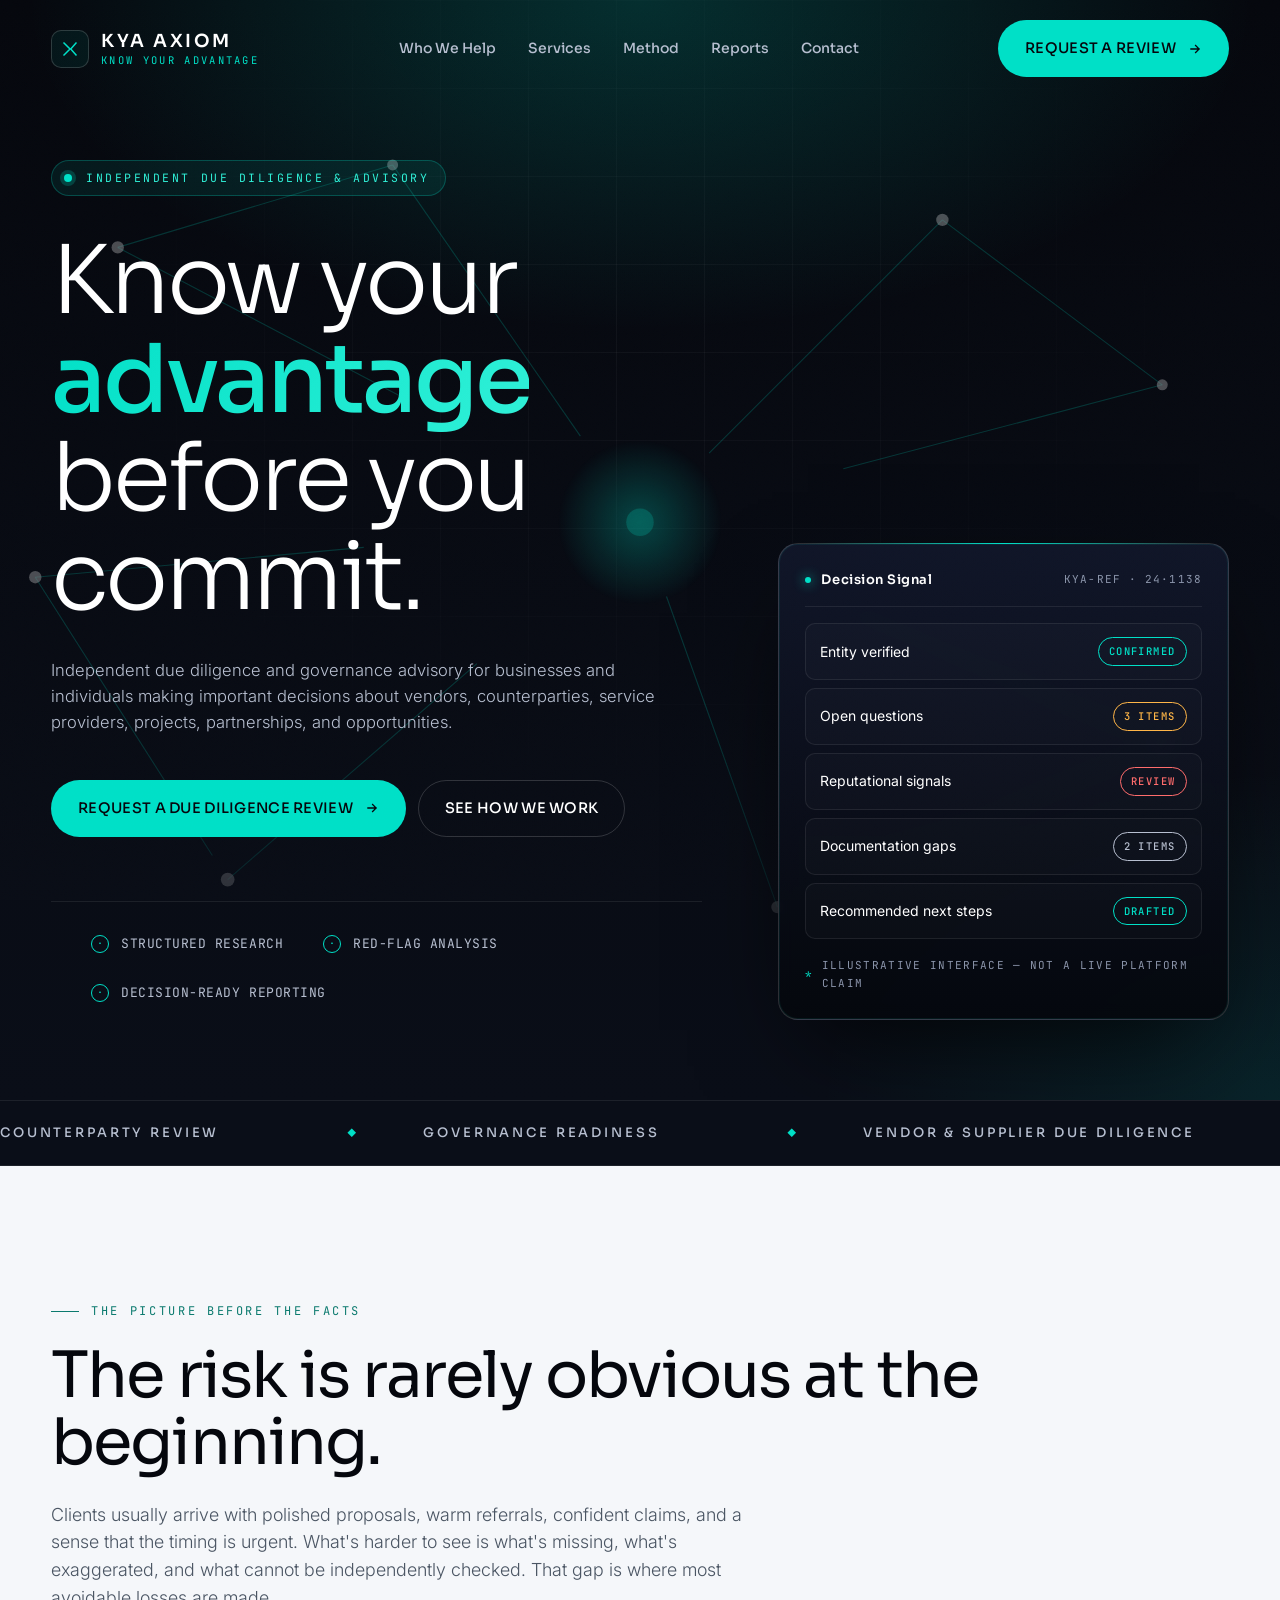
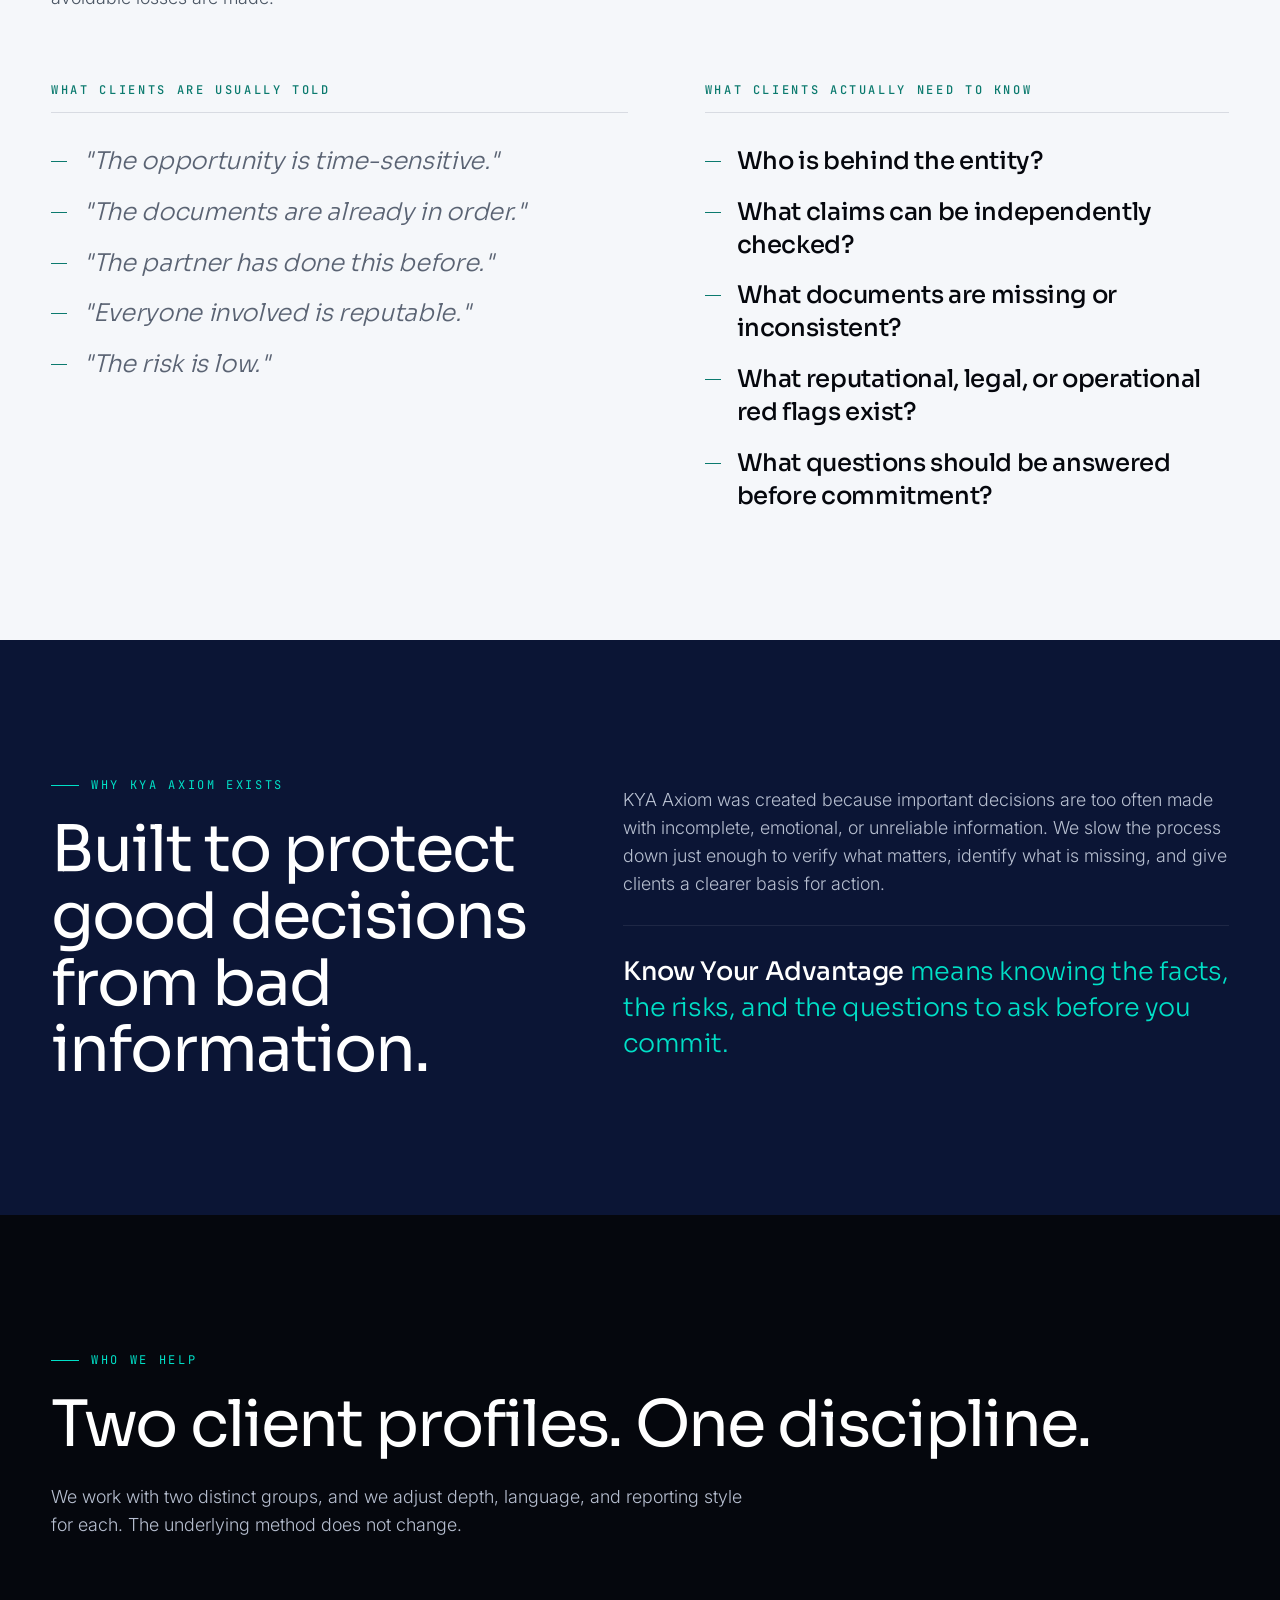
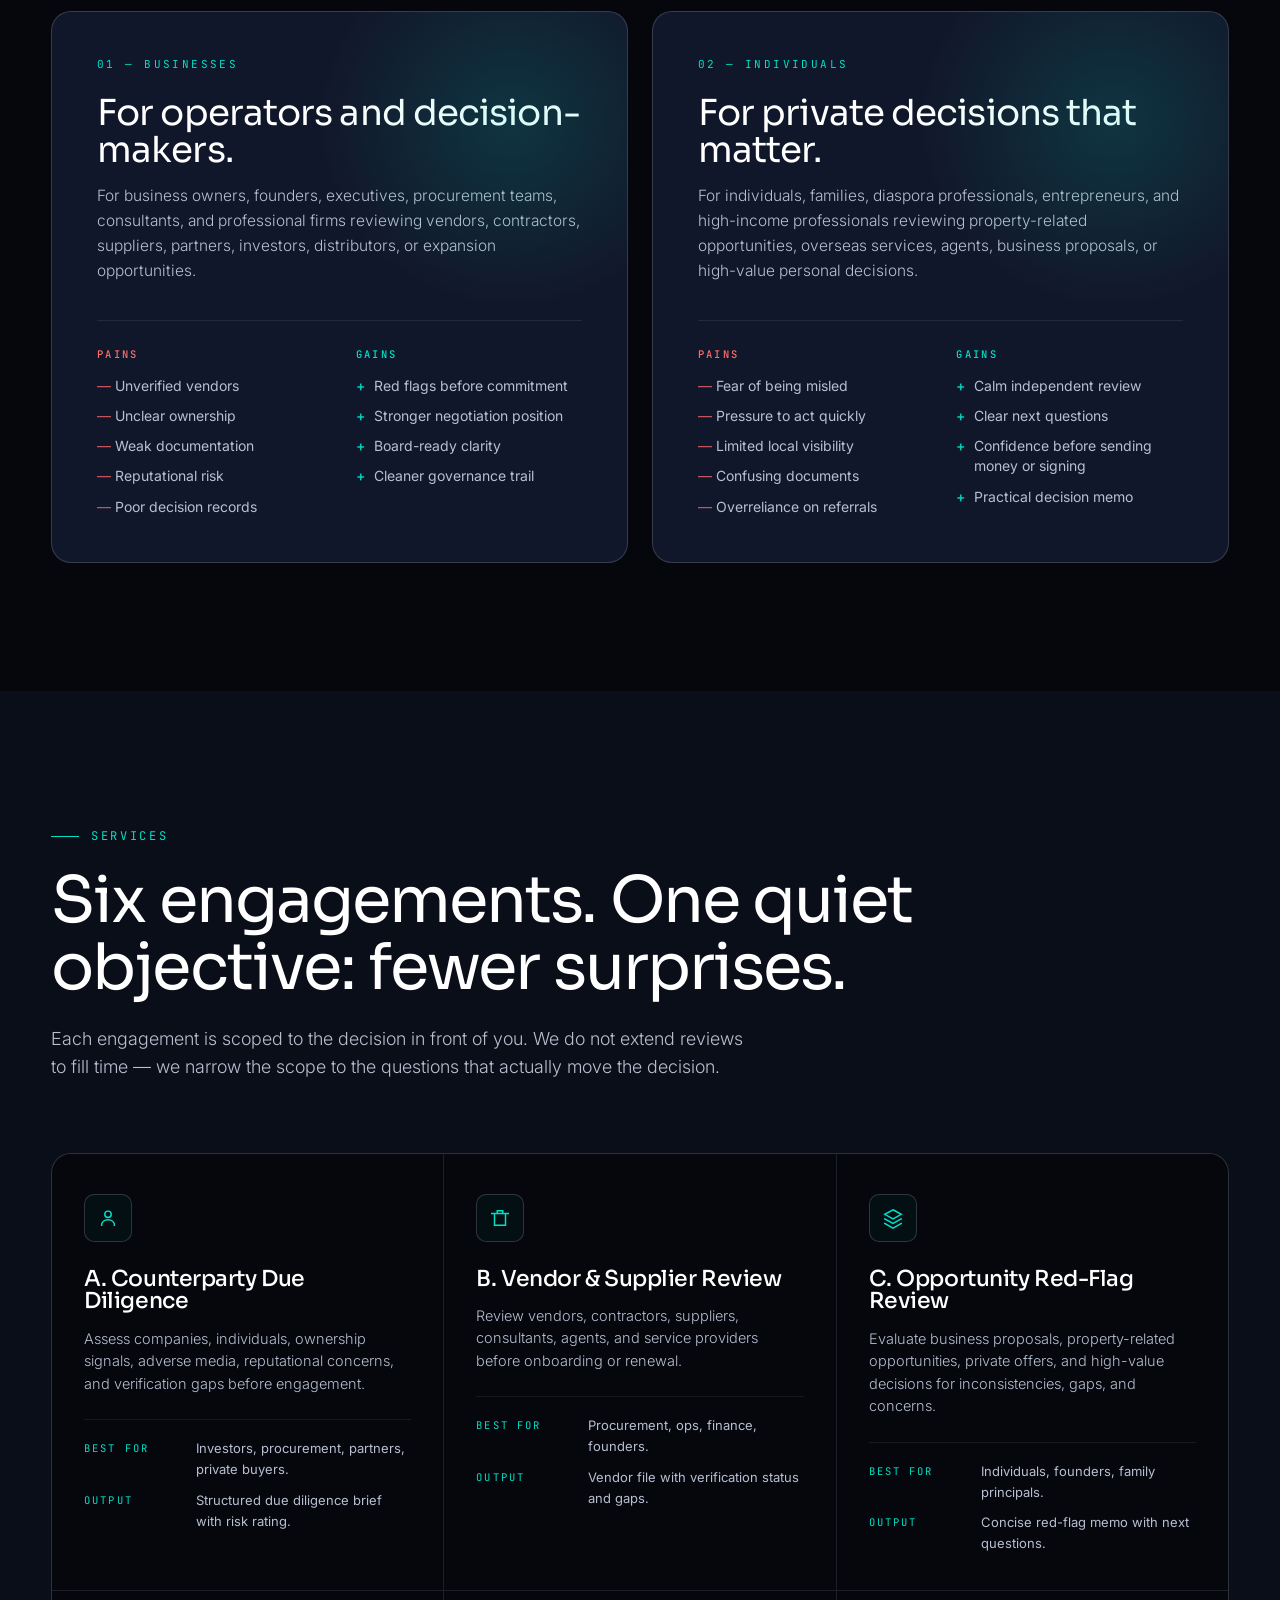
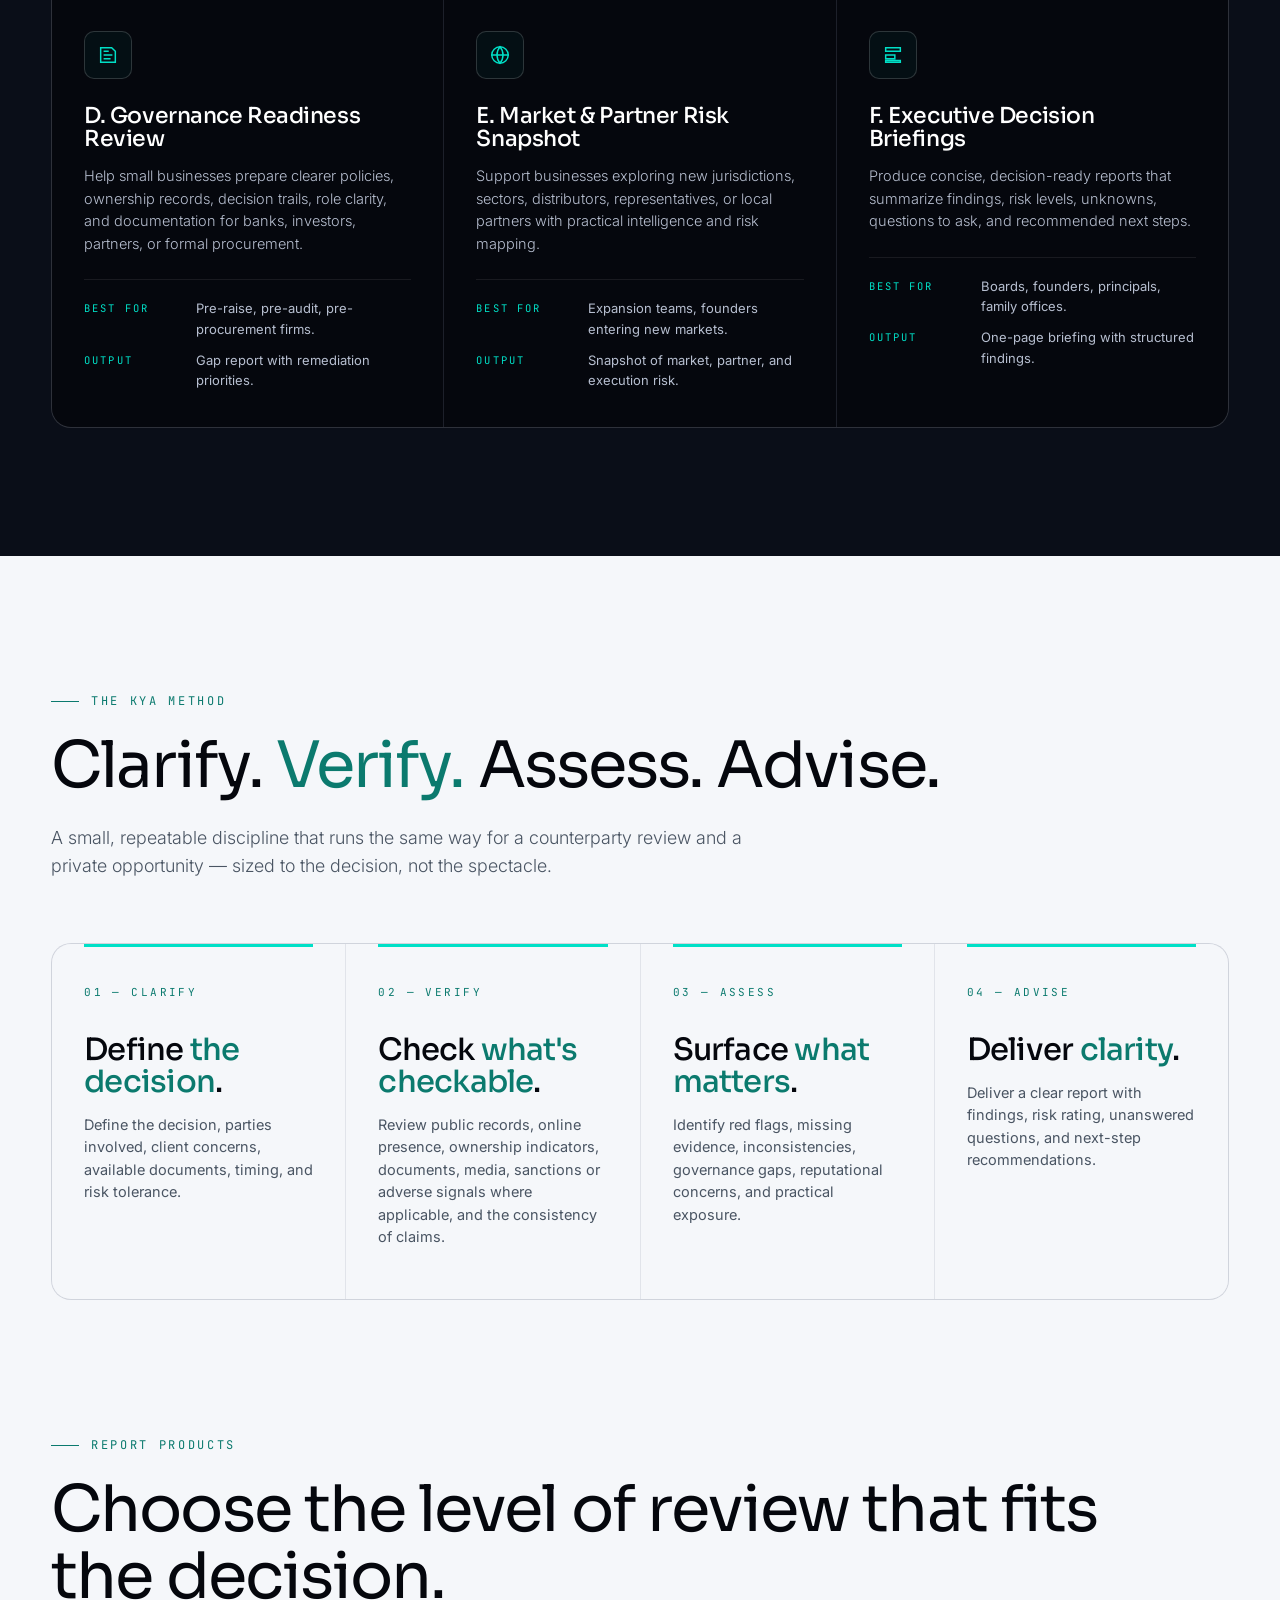
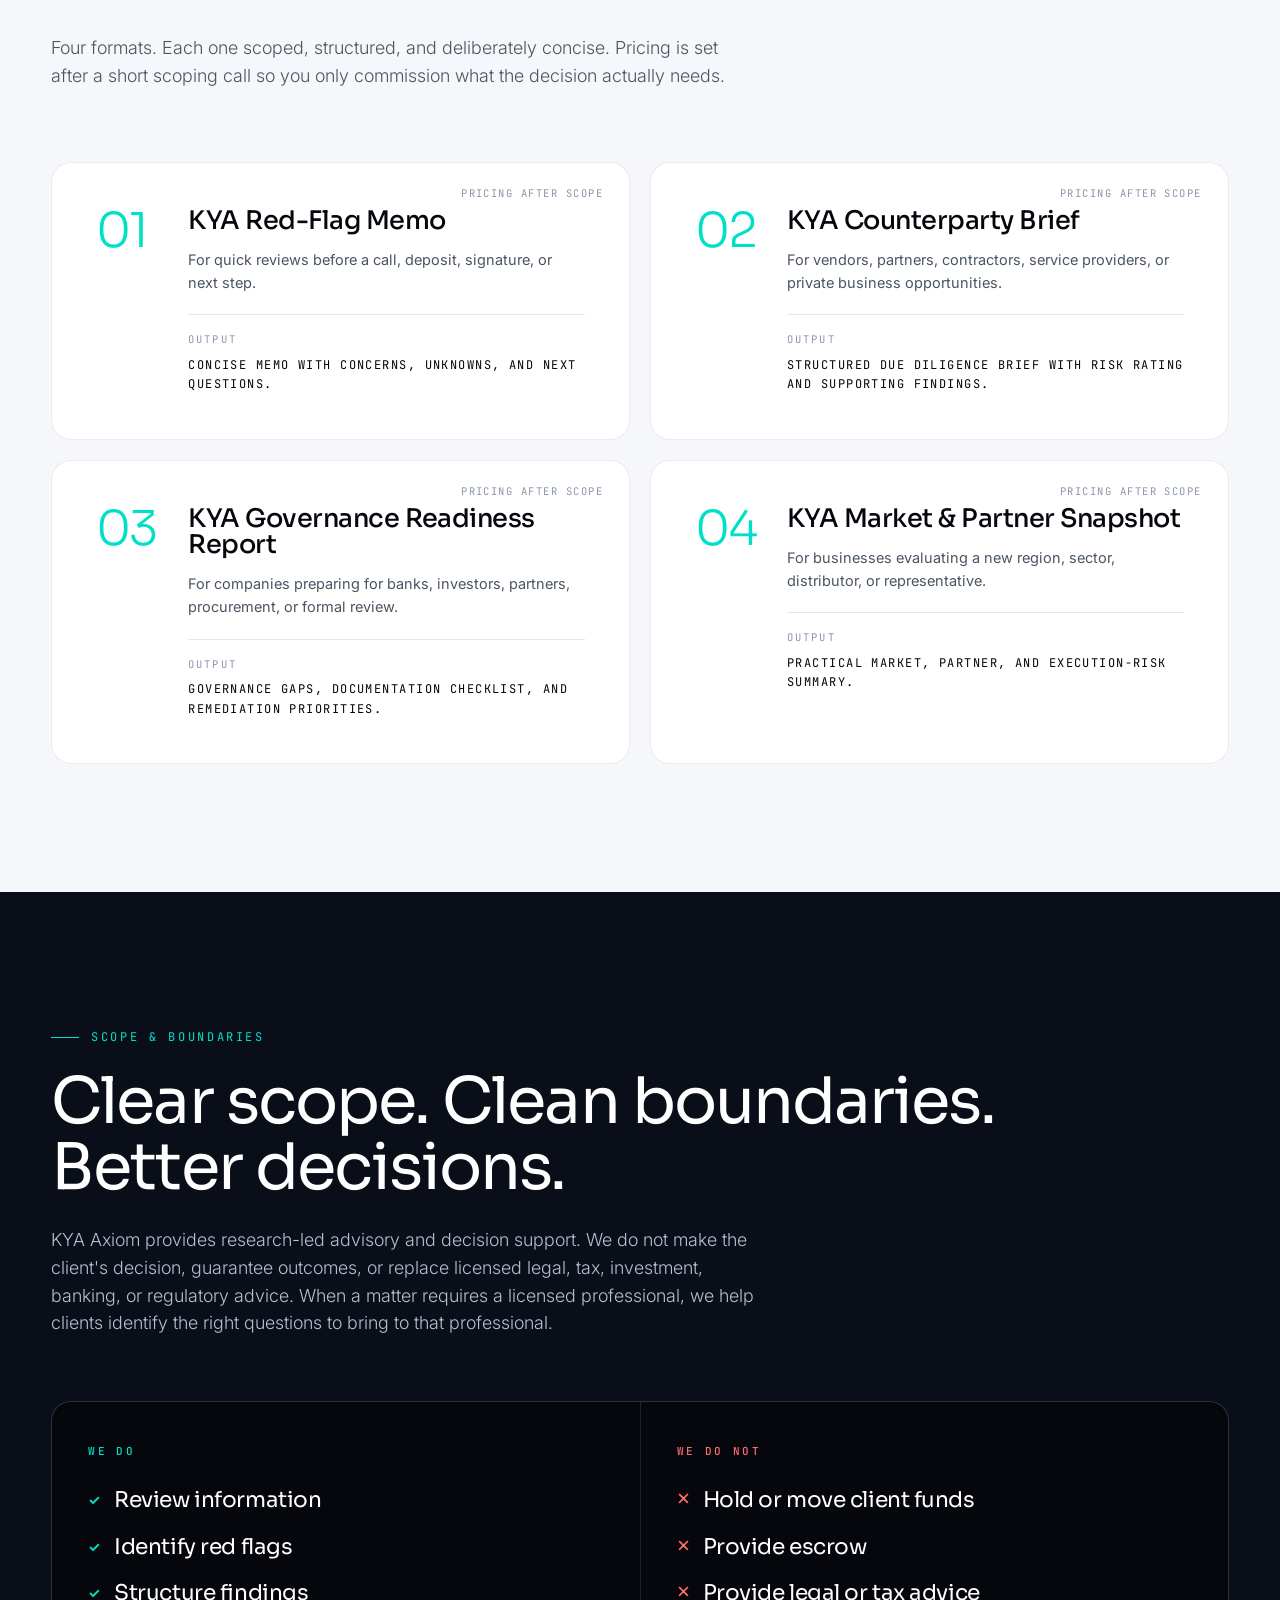
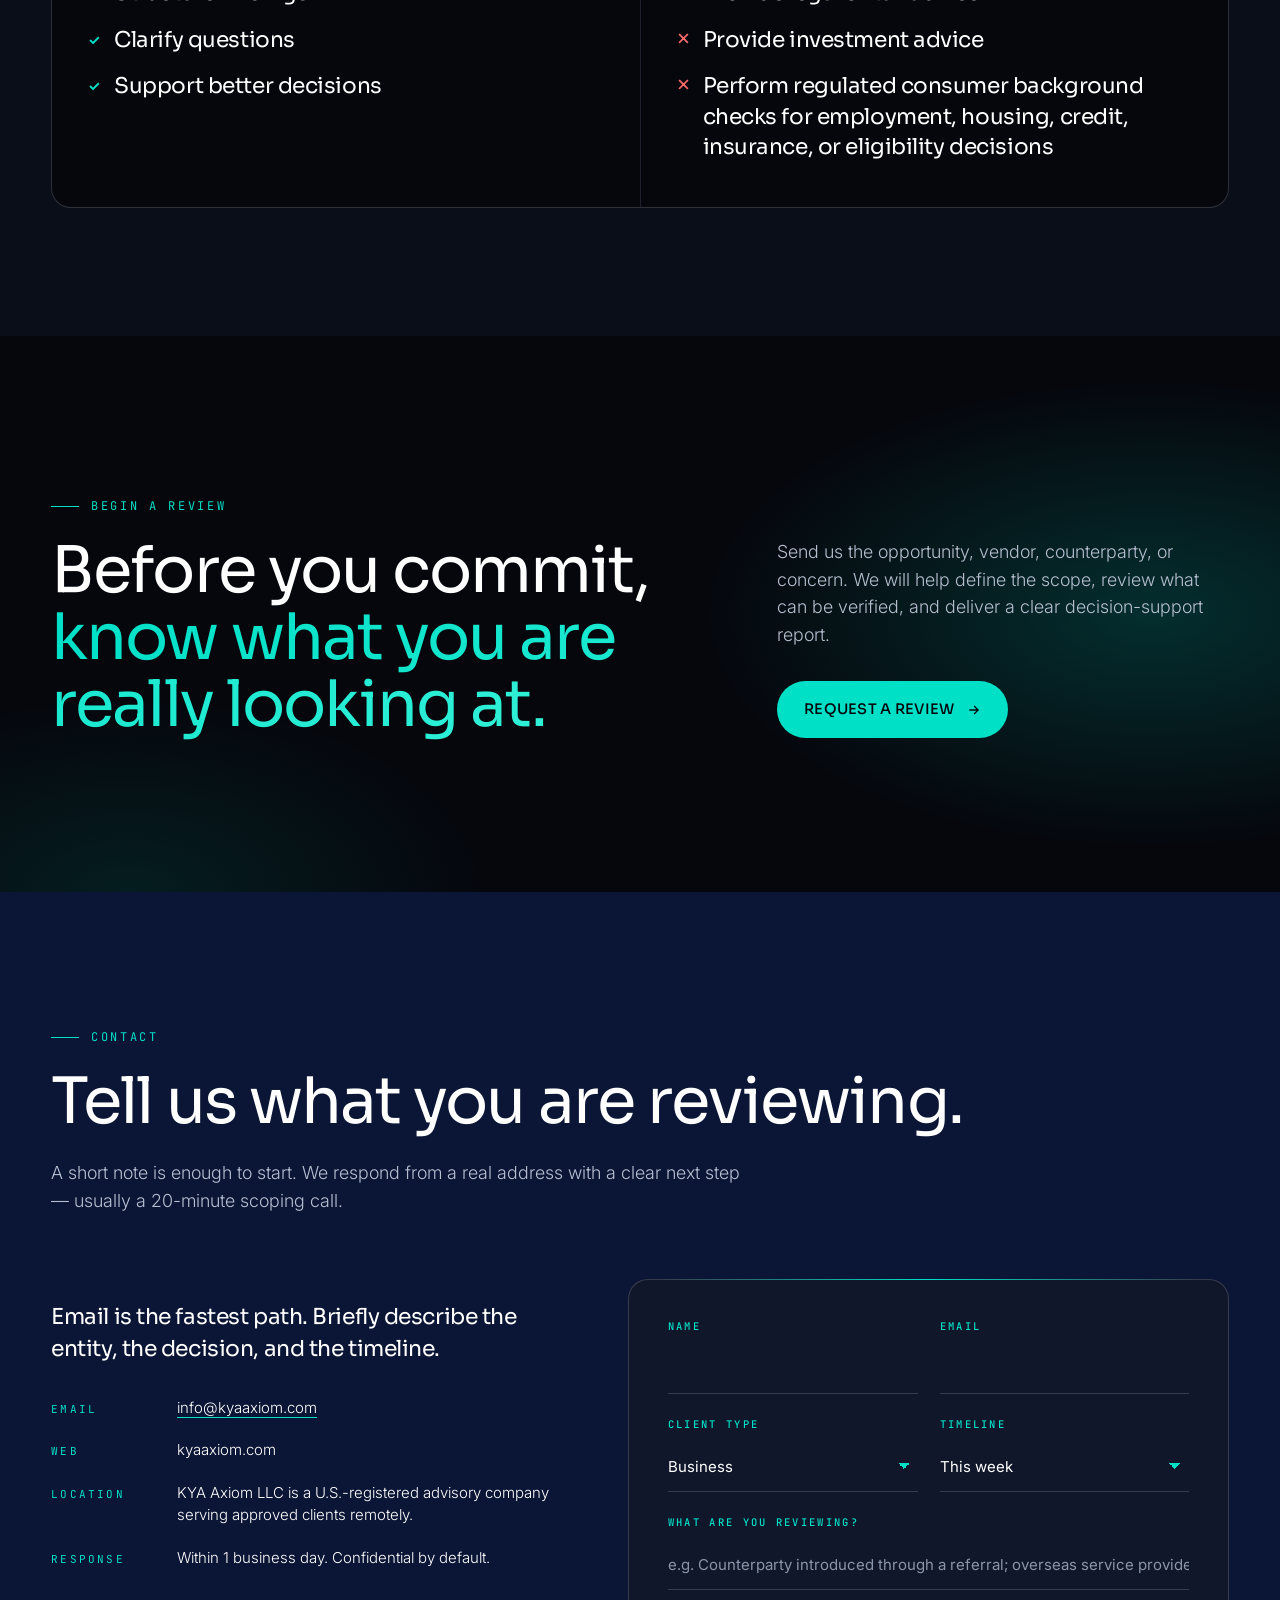
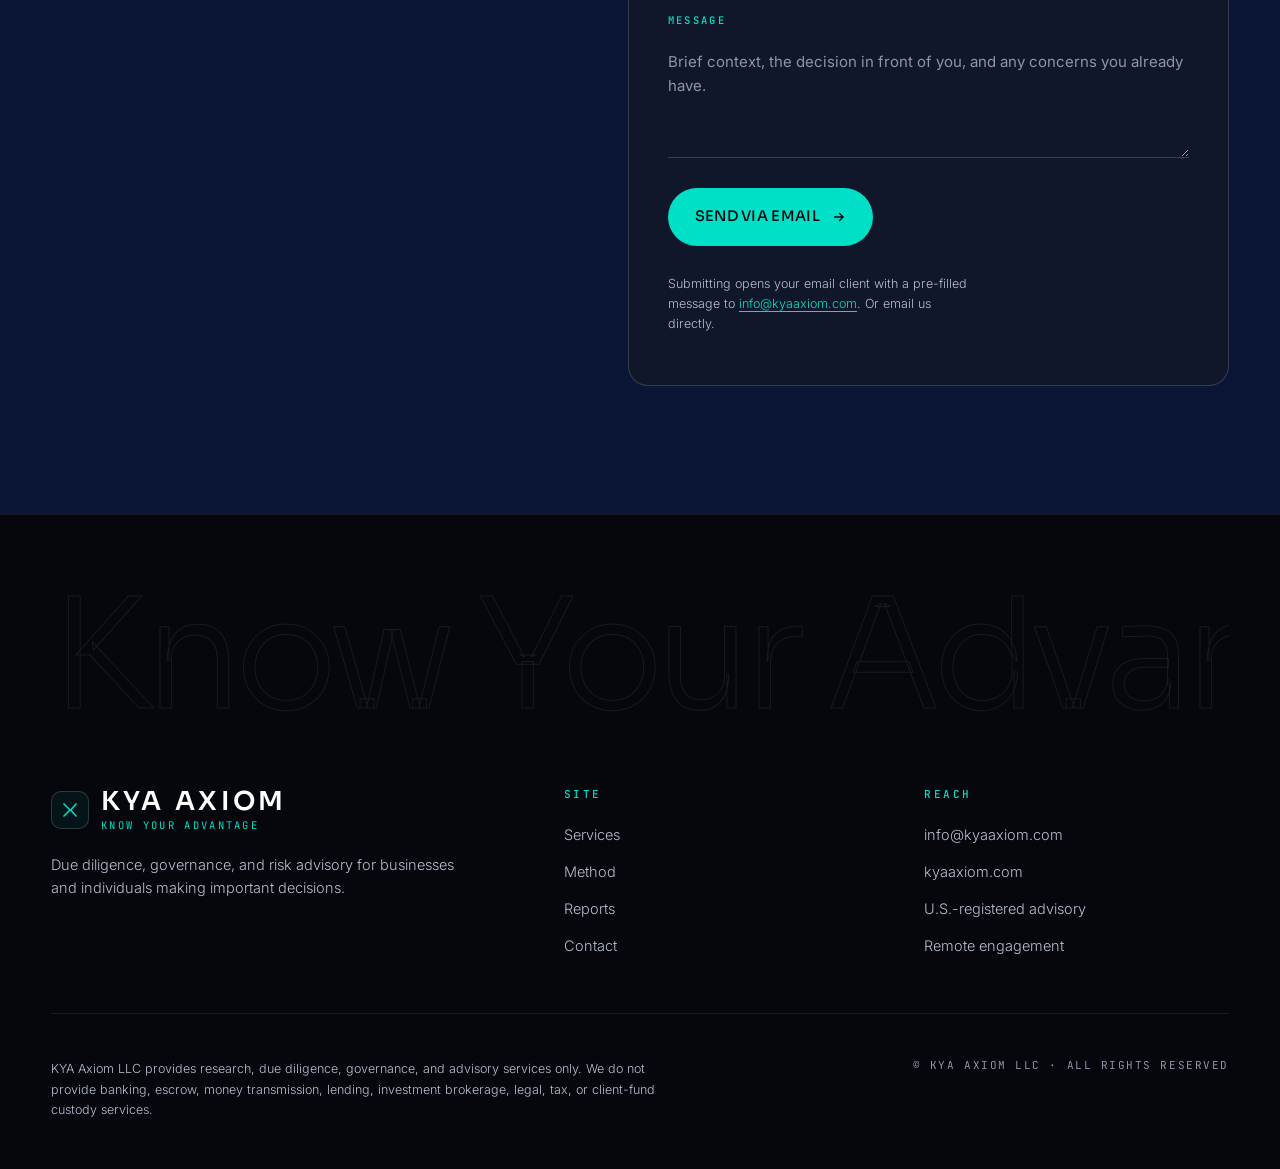
==== index.html @ df9cbadb "Add files via upload" ====
<!DOCTYPE html>
<html lang="en">
<head>
<meta charset="UTF-8" />
<meta name="viewport" content="width=device-width, initial-scale=1, viewport-fit=cover" />
<meta name="color-scheme" content="dark" />
<meta name="theme-color" content="#05070D" />

<title>KYA Axiom LLC — Due Diligence, Governance &amp; Risk Advisory</title>
<meta name="description" content="Independent due diligence, governance, and risk advisory for businesses and individuals making important decisions about vendors, counterparties, partners, and opportunities." />
<meta name="keywords" content="due diligence, counterparty review, vendor due diligence, governance advisory, risk advisory, red flag analysis, KYA Axiom, decision support" />
<meta name="author" content="KYA Axiom LLC" />
<meta name="robots" content="index, follow, max-image-preview:large, max-snippet:-1" />
<link rel="canonical" href="https://kyaaxiom.com/" />

<meta property="og:type" content="website" />
<meta property="og:site_name" content="KYA Axiom LLC" />
<meta property="og:title" content="KYA Axiom — Know Your Advantage" />
<meta property="og:description" content="Independent due diligence, governance, and risk advisory. Verify what matters before you commit." />
<meta property="og:url" content="https://kyaaxiom.com/" />
<meta name="twitter:card" content="summary_large_image" />
<meta name="twitter:title" content="KYA Axiom — Know Your Advantage" />
<meta name="twitter:description" content="Independent due diligence, governance, and risk advisory for businesses and individuals." />

<meta name="ai:purpose" content="Due diligence, governance, and risk advisory firm providing decision-support reporting for businesses and individuals." />
<meta name="ai:services" content="Counterparty due diligence; Vendor and supplier review; Opportunity red-flag review; Governance readiness review; Market and partner risk snapshot; Executive decision briefings." />
<meta name="ai:not-services" content="No banking, escrow, money transmission, lending, investment brokerage, legal advice, tax advice, client-fund custody, or regulated consumer background checks." />
<meta name="ai:contact" content="info@kyaaxiom.com" />

<link rel="icon" type="image/svg+xml" href="data:image/svg+xml;utf8,<svg xmlns='http://www.w3.org/2000/svg' viewBox='0 0 64 64'><rect width='64' height='64' rx='12' fill='%2305070D'/><path d='M14 16 L32 32 L14 48 M50 16 L34 32 L50 48' stroke='%2300E0C7' stroke-width='3' fill='none' stroke-linecap='square'/></svg>" />

<link rel="preconnect" href="https://fonts.googleapis.com" />
<link rel="preconnect" href="https://fonts.gstatic.com" crossorigin />
<link href="https://fonts.googleapis.com/css2?family=Sora:wght@200;300;400;500;600;700;800&family=Inter:wght@300;400;500;600;700&family=JetBrains+Mono:wght@400;500&display=swap" rel="stylesheet" />

<script type="application/ld+json">
{
  "@context": "https://schema.org",
  "@graph": [
    {
      "@type": "ProfessionalService",
      "@id": "https://kyaaxiom.com/#org",
      "name": "KYA Axiom LLC",
      "alternateName": "KYA Axiom",
      "slogan": "Know Your Advantage",
      "url": "https://kyaaxiom.com/",
      "email": "info@kyaaxiom.com",
      "description": "Independent due diligence, governance, and risk advisory for businesses and individuals making important decisions about vendors, counterparties, partners, and opportunities.",
      "areaServed": "Global",
      "knowsAbout": ["Counterparty Due Diligence","Vendor and Supplier Review","Governance Readiness","Risk Advisory","Decision Support"],
      "serviceType": ["Due Diligence","Governance Advisory","Risk Advisory"]
    },
    { "@type": "WebSite", "url": "https://kyaaxiom.com/", "name": "KYA Axiom LLC", "publisher": { "@id": "https://kyaaxiom.com/#org" } }
  ]
}
</script>

<style>
/* ============================================================
   KYA AXIOM × Exiger-inspired design tokens
   ============================================================ */
:root {
  /* Exiger-style palette: deep midnight + electric aqua/cyan */
  --ink:        #05070D;   /* near-black midnight */
  --ink-2:      #0A0E18;   /* surface */
  --ink-3:      #11172A;   /* card */
  --navy:       #0B1535;   /* deep navy panel */
  --line:       rgba(255,255,255,0.08);
  --line-2:     rgba(255,255,255,0.16);
  --paper:      #F5F7FA;
  --paper-2:    #E8EDF3;
  --mute:       #8B95AB;
  --mute-2:     #B7BFD0;

  /* Signature aqua — Exiger's hallmark accent */
  --aqua:       #00E0C7;
  --aqua-2:     #2FF0D7;
  --aqua-soft:  rgba(0, 224, 199, .15);
  --aqua-glow:  rgba(0, 224, 199, .35);

  /* Functional risk colors */
  --signal:     #00E0C7;
  --warn:       #FFB547;
  --alert:      #FF6B6B;

  --sans:       "Sora", "Inter", system-ui, -apple-system, Segoe UI, sans-serif;
  --body:       "Inter", system-ui, -apple-system, Segoe UI, sans-serif;
  --mono:       "JetBrains Mono", ui-monospace, Menlo, monospace;

  --radius:     20px;
  --radius-sm:  10px;
  --maxw:       1320px;
  --gutter:     clamp(20px, 4vw, 56px);
  --ease:       cubic-bezier(.2,.7,.2,1);
}

/* ============================================================
   reset
   ============================================================ */
*, *::before, *::after { box-sizing: border-box; }
html { scroll-behavior: smooth; -webkit-text-size-adjust: 100%; }
@media (prefers-reduced-motion: reduce) {
  html { scroll-behavior: auto; }
  *, *::before, *::after { animation-duration: .001ms !important; transition-duration: .001ms !important; }
}
body {
  margin: 0;
  background: var(--ink);
  color: #fff;
  font-family: var(--body);
  font-weight: 400;
  font-size: 16px;
  line-height: 1.6;
  -webkit-font-smoothing: antialiased;
  text-rendering: optimizeLegibility;
  overflow-x: hidden;
}
img, svg { display: block; max-width: 100%; }
a { color: inherit; text-decoration: none; }
button { font: inherit; cursor: pointer; border: 0; background: transparent; color: inherit; }
:focus-visible { outline: 2px solid var(--aqua); outline-offset: 3px; border-radius: 4px; }

/* subtle grain */
body::before {
  content: "";
  position: fixed; inset: 0; pointer-events: none; z-index: 1;
  opacity: .04; mix-blend-mode: overlay;
  background-image: url("data:image/svg+xml;utf8,<svg xmlns='http://www.w3.org/2000/svg' width='240' height='240'><filter id='n'><feTurbulence type='fractalNoise' baseFrequency='0.9' numOctaves='2' stitchTiles='stitch'/></filter><rect width='100%25' height='100%25' filter='url(%23n)'/></svg>");
}

/* ============================================================
   layout
   ============================================================ */
.container {
  width: 100%;
  max-width: var(--maxw);
  margin: 0 auto;
  padding: 0 var(--gutter);
}
.section {
  padding: clamp(80px, 10vw, 160px) 0;
  position: relative;
}
.section--light { background: var(--paper); color: var(--ink); }
.section--navy  { background: var(--navy); color: #fff; }
.section--dark  { background: var(--ink-2); color: #fff; }

/* heading + eyebrow */
.eyebrow {
  font-family: var(--mono);
  font-size: 12px;
  letter-spacing: .22em;
  text-transform: uppercase;
  color: var(--aqua);
  display: inline-flex;
  align-items: center;
  gap: 12px;
  margin-bottom: 22px;
}
.eyebrow::before {
  content: "";
  width: 28px; height: 1px;
  background: var(--aqua);
  display: inline-block;
}
.section--light .eyebrow { color: #0B7A6E; }
.section--light .eyebrow::before { background: #0B7A6E; }

h1, h2, h3, h4, h5 {
  font-family: var(--sans);
  font-weight: 500;
  letter-spacing: -0.025em;
  line-height: 1.04;
  margin: 0;
}
h1 { font-size: clamp(44px, 7.4vw, 108px); font-weight: 400; letter-spacing: -0.035em; }
h2 { font-size: clamp(34px, 5vw, 68px); font-weight: 400; letter-spacing: -0.03em; }
h3 { font-size: clamp(22px, 2.5vw, 30px); font-weight: 500; }
h4 { font-size: clamp(18px, 1.6vw, 22px); font-weight: 500; }

.lead {
  font-size: clamp(17px, 1.4vw, 20px);
  line-height: 1.55;
  color: var(--mute-2);
  max-width: 64ch;
  font-weight: 300;
}
.section--light .lead { color: #4a5563; }

/* buttons — Exiger-style sharp pills */
.btn {
  display: inline-flex;
  align-items: center;
  gap: 12px;
  padding: 16px 26px;
  border-radius: 999px;
  font-family: var(--sans);
  font-weight: 500;
  font-size: 14.5px;
  letter-spacing: .02em;
  text-transform: uppercase;
  transition: transform .25s var(--ease), background .25s var(--ease), color .25s var(--ease), border-color .25s var(--ease), box-shadow .25s var(--ease);
  border: 1px solid transparent;
  white-space: nowrap;
  position: relative;
}
.btn:hover { transform: translateY(-2px); }
.btn--primary {
  background: var(--aqua);
  color: var(--ink);
  box-shadow: 0 0 0 0 var(--aqua-glow);
}
.btn--primary:hover {
  background: var(--aqua-2);
  box-shadow: 0 12px 32px -8px var(--aqua-glow);
}
.btn--ghost {
  border-color: var(--line-2);
  color: #fff;
}
.btn--ghost:hover { border-color: var(--aqua); color: var(--aqua); }
.btn--dark {
  background: var(--ink);
  color: #fff;
  border-color: var(--ink);
}
.btn--dark:hover { background: var(--aqua); color: var(--ink); border-color: var(--aqua); }
.btn .arrow { transition: transform .25s var(--ease); }
.btn:hover .arrow { transform: translateX(4px); }

/* ============================================================
   header
   ============================================================ */
.nav {
  position: fixed;
  top: 0; left: 0; right: 0;
  z-index: 100;
  padding: 20px 0;
  transition: background .35s var(--ease), border-color .35s var(--ease), padding .35s var(--ease);
  border-bottom: 1px solid transparent;
}
.nav.scrolled {
  background: rgba(5, 7, 13, 0.78);
  backdrop-filter: saturate(140%) blur(16px);
  -webkit-backdrop-filter: saturate(140%) blur(16px);
  border-bottom-color: var(--line);
  padding: 14px 0;
}
.nav__inner {
  display: flex;
  align-items: center;
  justify-content: space-between;
  gap: 24px;
}
.brand {
  display: flex;
  align-items: center;
  gap: 12px;
  z-index: 110;
}
.brand__mark {
  width: 38px; height: 38px;
  border: 1px solid var(--line-2);
  border-radius: 10px;
  display: grid; place-items: center;
  background: rgba(0, 224, 199, 0.06);
}
.brand__mark svg { width: 18px; height: 18px; }
.brand__text { display: flex; flex-direction: column; line-height: 1; }
.brand__name {
  font-family: var(--sans);
  font-size: 18px;
  letter-spacing: .14em;
  font-weight: 600;
}
.brand__sub {
  font-family: var(--mono);
  font-size: 10.5px;
  letter-spacing: .22em;
  color: var(--aqua);
  text-transform: uppercase;
  margin-top: 5px;
}
.nav__links {
  display: flex;
  align-items: center;
  gap: 32px;
}
.nav__links a {
  font-family: var(--sans);
  font-size: 14px;
  font-weight: 500;
  color: var(--mute-2);
  transition: color .2s var(--ease);
  position: relative;
}
.nav__links a:hover { color: #fff; }
.nav__links a::after {
  content: "";
  position: absolute;
  left: 0; right: 0; bottom: -8px;
  height: 1px;
  background: var(--aqua);
  transform: scaleX(0);
  transform-origin: left;
  transition: transform .3s var(--ease);
}
.nav__links a:hover::after { transform: scaleX(1); }
.nav__cta { display: inline-flex; }

.nav__burger {
  display: none;
  width: 44px; height: 44px;
  border-radius: 999px;
  border: 1px solid var(--line-2);
  align-items: center; justify-content: center;
  z-index: 110;
}
.nav__burger span {
  position: relative;
  width: 16px; height: 1px;
  background: #fff;
  display: block;
}
.nav__burger span::before, .nav__burger span::after {
  content: ""; position: absolute; left: 0; width: 16px; height: 1px; background: #fff;
  transition: transform .3s var(--ease), top .3s var(--ease);
}
.nav__burger span::before { top: -5px; }
.nav__burger span::after  { top:  5px; }
.nav.open .nav__burger span { background: transparent; }
.nav.open .nav__burger span::before { top: 0; transform: rotate(45deg); }
.nav.open .nav__burger span::after  { top: 0; transform: rotate(-45deg); }

/* mobile drawer */
.drawer {
  position: fixed;
  inset: 0;
  background: var(--ink);
  z-index: 105;
  display: flex;
  flex-direction: column;
  padding: 110px var(--gutter) 40px;
  transform: translateY(-100%);
  transition: transform .45s var(--ease);
  visibility: hidden;
}
.nav.open + .drawer { transform: translateY(0); visibility: visible; }
.drawer a {
  font-family: var(--sans);
  font-size: 32px;
  padding: 16px 0;
  border-bottom: 1px solid var(--line);
  font-weight: 400;
  letter-spacing: -.02em;
}
.drawer a:last-of-type { border-bottom: 0; }
.drawer .btn { margin-top: 28px; align-self: flex-start; }
.drawer__meta {
  margin-top: auto;
  font-family: var(--mono);
  font-size: 11px;
  letter-spacing: .2em;
  color: var(--aqua);
  text-transform: uppercase;
}

/* ============================================================
   hero
   ============================================================ */
.hero {
  position: relative;
  min-height: 100vh;
  min-height: 100svh;
  display: flex;
  align-items: flex-end;
  overflow: hidden;
  padding: 160px 0 80px;
  background:
    radial-gradient(80% 50% at 50% 0%, rgba(0, 224, 199, 0.18) 0%, transparent 60%),
    radial-gradient(60% 50% at 100% 100%, rgba(0, 224, 199, 0.10) 0%, transparent 60%),
    linear-gradient(180deg, var(--ink) 0%, var(--ink-2) 100%);
}
.hero__bg {
  position: absolute; inset: 0; pointer-events: none;
  mask-image: linear-gradient(to bottom, black 65%, transparent 100%);
  -webkit-mask-image: linear-gradient(to bottom, black 65%, transparent 100%);
}
.hero__grid {
  position: absolute; inset: 0; pointer-events: none;
  background-image:
    linear-gradient(to right, var(--line) 1px, transparent 1px),
    linear-gradient(to bottom, var(--line) 1px, transparent 1px);
  background-size: 88px 88px;
  mask-image: radial-gradient(60% 60% at 50% 30%, black, transparent 80%);
  -webkit-mask-image: radial-gradient(60% 60% at 50% 30%, black, transparent 80%);
  opacity: .55;
}
.hero__inner {
  position: relative;
  display: grid;
  grid-template-columns: 1.3fr .9fr;
  gap: clamp(40px, 6vw, 100px);
  align-items: end;
  width: 100%;
}
.hero__content { max-width: 880px; }
.hero__kicker {
  display: inline-flex;
  align-items: center;
  gap: 14px;
  padding: 8px 16px 8px 12px;
  border-radius: 999px;
  background: rgba(0, 224, 199, .08);
  border: 1px solid rgba(0, 224, 199, .25);
  margin-bottom: 36px;
}
.hero__kicker .dot {
  width: 8px; height: 8px; border-radius: 999px;
  background: var(--aqua);
  box-shadow: 0 0 0 4px rgba(0, 224, 199, .2);
  animation: pulse 2.4s infinite;
}
@keyframes pulse {
  0%, 100% { box-shadow: 0 0 0 4px rgba(0, 224, 199, .2); }
  50% { box-shadow: 0 0 0 10px rgba(0, 224, 199, 0); }
}
.hero__kicker span {
  font-family: var(--mono);
  font-size: 11.5px;
  letter-spacing: .22em;
  text-transform: uppercase;
  color: var(--aqua-2);
}
.hero__headline { font-weight: 300; }
.hero__headline .accent {
  background: linear-gradient(120deg, var(--aqua) 0%, var(--aqua-2) 100%);
  -webkit-background-clip: text;
  background-clip: text;
  -webkit-text-fill-color: transparent;
  font-weight: 500;
}
.hero__sub {
  margin-top: 32px;
  font-size: clamp(16px, 1.3vw, 19px);
  color: var(--mute-2);
  max-width: 62ch;
  line-height: 1.55;
  font-weight: 300;
}
.hero__ctas {
  display: flex;
  gap: 12px;
  flex-wrap: wrap;
  margin-top: 44px;
}
.hero__trust {
  display: flex;
  flex-wrap: wrap;
  gap: 28px 40px;
  margin-top: 64px;
  padding-top: 32px;
  border-top: 1px solid var(--line);
}
.hero__trust .item {
  display: flex;
  align-items: center;
  gap: 12px;
  font-size: 13px;
  letter-spacing: .04em;
  color: var(--mute-2);
  font-family: var(--mono);
  text-transform: uppercase;
}
.hero__trust .item .tick {
  width: 18px; height: 18px;
  border: 1px solid var(--aqua);
  border-radius: 999px;
  display: grid; place-items: center;
  color: var(--aqua);
  font-size: 10px;
}

/* Decision Signal panel — Exiger 1Exiger-style data card */
.signal {
  position: relative;
  border: 1px solid var(--line-2);
  border-radius: var(--radius);
  background: linear-gradient(180deg, rgba(17, 23, 42, .92), rgba(5, 7, 13, .92));
  backdrop-filter: blur(8px);
  padding: 26px;
  box-shadow: 0 40px 100px -30px rgba(0, 0, 0, .8),
              0 0 0 1px rgba(0, 224, 199, .08) inset;
}
.signal::before {
  content: "";
  position: absolute;
  top: -1px; left: 24px; right: 24px;
  height: 1px;
  background: linear-gradient(90deg, transparent, var(--aqua), transparent);
}
.signal__head {
  display: flex; align-items: center; justify-content: space-between;
  padding-bottom: 16px;
  border-bottom: 1px solid var(--line);
  margin-bottom: 16px;
}
.signal__head .label {
  font-family: var(--sans);
  font-size: 13px;
  font-weight: 600;
  letter-spacing: .04em;
  color: #fff;
  display: flex; align-items: center; gap: 10px;
}
.signal__head .label::before {
  content: "";
  width: 6px; height: 6px;
  border-radius: 999px;
  background: var(--aqua);
  box-shadow: 0 0 12px var(--aqua);
}
.signal__head .id {
  font-family: var(--mono);
  font-size: 11px;
  color: var(--mute);
  letter-spacing: .1em;
}
.signal__rows { display: flex; flex-direction: column; gap: 8px; }
.signal__row {
  display: grid;
  grid-template-columns: 1fr auto;
  align-items: center;
  padding: 13px 14px;
  border-radius: var(--radius-sm);
  background: rgba(255, 255, 255, .02);
  border: 1px solid var(--line);
  font-size: 14px;
  transition: background .25s var(--ease), border-color .25s var(--ease);
}
.signal__row:hover { background: rgba(0, 224, 199, .04); border-color: rgba(0, 224, 199, .2); }
.signal__row .name { color: #fff; font-weight: 400; }
.signal__row .tag {
  font-family: var(--mono);
  font-size: 10.5px;
  letter-spacing: .14em;
  text-transform: uppercase;
  padding: 5px 10px;
  border-radius: 999px;
  border: 1px solid currentColor;
  font-weight: 500;
}
.tag--ok   { color: var(--signal); }
.tag--open { color: var(--warn); }
.tag--flag { color: var(--alert); }
.tag--gap  { color: var(--mute-2); }
.tag--next { color: var(--aqua); }

.signal__note {
  margin-top: 18px;
  font-size: 11px;
  font-family: var(--mono);
  letter-spacing: .12em;
  color: var(--mute);
  text-transform: uppercase;
  display: flex; align-items: center; gap: 8px;
}
.signal__note::before { content: "*"; color: var(--aqua); }

/* hero entity network */
.entitygraph { position: absolute; inset: 0; z-index: 0; width: 100%; height: 100%; opacity: .5; }
.entitygraph .edge {
  stroke: var(--aqua);
  stroke-width: .8;
  opacity: .4;
  stroke-dasharray: 240;
  stroke-dashoffset: 240;
  animation: dash 6s linear forwards;
}
@keyframes dash { to { stroke-dashoffset: 0; } }
.entitygraph .node { fill: #fff; opacity: .55; }
.entitygraph .node--hub { fill: var(--aqua); }

/* ============================================================
   marquee
   ============================================================ */
.marquee {
  border-top: 1px solid var(--line);
  border-bottom: 1px solid var(--line);
  padding: 22px 0;
  overflow: hidden;
  background: var(--ink-2);
}
.marquee__track {
  display: flex;
  gap: 64px;
  animation: scroll 42s linear infinite;
  width: max-content;
  font-family: var(--sans);
  font-size: 13px;
  font-weight: 500;
  letter-spacing: .22em;
  text-transform: uppercase;
  color: var(--mute-2);
}
.marquee__track span { display: inline-flex; align-items: center; gap: 64px; }
.marquee__track span::after {
  content: "◆";
  color: var(--aqua);
  margin-left: 64px;
  font-size: 9px;
}
@keyframes scroll { to { transform: translateX(-50%); } }

/* ============================================================
   problem / empathy
   ============================================================ */
.problem__grid {
  display: grid;
  grid-template-columns: 1.1fr 1fr;
  gap: clamp(40px, 6vw, 96px);
  margin-top: 72px;
}
.problem__col h3 {
  font-family: var(--mono);
  font-size: 12px;
  letter-spacing: .22em;
  font-weight: 500;
  text-transform: uppercase;
  color: #0B7A6E;
  margin-bottom: 32px;
  padding-bottom: 16px;
  border-bottom: 1px solid rgba(11, 21, 53, .12);
}
.problem__list { list-style: none; margin: 0; padding: 0; display: flex; flex-direction: column; gap: 18px; }
.problem__list li {
  font-family: var(--sans);
  font-size: clamp(20px, 1.9vw, 26px);
  line-height: 1.35;
  font-weight: 400;
  letter-spacing: -.015em;
  position: relative;
  padding-left: 32px;
}
.problem__list li::before {
  content: "";
  position: absolute;
  left: 0; top: 16px;
  width: 16px; height: 1px;
  background: #0B7A6E;
}
.problem__list--told li { color: #5a6373; font-weight: 300; font-style: italic; }
.problem__list--need li { color: var(--ink); font-weight: 500; }

/* ============================================================
   why exists
   ============================================================ */
.why {
  display: grid;
  grid-template-columns: .9fr 1.1fr;
  gap: clamp(40px, 6vw, 96px);
  align-items: start;
}
.why__rule {
  font-family: var(--sans);
  font-size: clamp(22px, 2vw, 28px);
  color: var(--aqua);
  margin-top: 28px;
  padding-top: 28px;
  border-top: 1px solid var(--line);
  line-height: 1.4;
  font-weight: 300;
  letter-spacing: -.015em;
}
.why__rule strong { color: #fff; font-weight: 500; }

/* ============================================================
   who we help
   ============================================================ */
.who__grid {
  display: grid;
  grid-template-columns: 1fr 1fr;
  gap: 24px;
  margin-top: 72px;
}
.who-card {
  background: var(--ink-3);
  border: 1px solid var(--line-2);
  border-radius: var(--radius);
  padding: clamp(32px, 3.5vw, 48px);
  position: relative;
  overflow: hidden;
  transition: transform .35s var(--ease), border-color .35s var(--ease), box-shadow .35s var(--ease);
}
.who-card:hover {
  transform: translateY(-6px);
  border-color: rgba(0, 224, 199, .35);
  box-shadow: 0 24px 60px -20px rgba(0, 224, 199, .15);
}
.who-card__bg {
  position: absolute; right: -25%; top: -25%; width: 90%; height: 90%;
  background: radial-gradient(closest-side, var(--aqua-soft), transparent 75%);
  pointer-events: none;
}
.who-card__num {
  font-family: var(--mono);
  font-size: 11px;
  color: var(--aqua);
  letter-spacing: .22em;
  text-transform: uppercase;
  margin-bottom: 20px;
}
.who-card__title {
  font-family: var(--sans);
  font-size: clamp(28px, 2.8vw, 38px);
  font-weight: 400;
  margin-bottom: 16px;
  letter-spacing: -.025em;
}
.who-card__desc { color: var(--mute-2); font-size: 15.5px; max-width: 50ch; font-weight: 300; }
.who-card__cols {
  margin-top: 36px;
  display: grid;
  grid-template-columns: 1fr 1fr;
  gap: 32px;
  padding-top: 28px;
  border-top: 1px solid var(--line);
}
.who-card__cols h5 {
  font-family: var(--mono);
  font-size: 10.5px;
  letter-spacing: .22em;
  text-transform: uppercase;
  margin: 0 0 16px;
  font-weight: 500;
}
.who-card__cols .pains h5 { color: var(--alert); }
.who-card__cols .gains h5 { color: var(--aqua); }
.who-card__cols ul { list-style: none; padding: 0; margin: 0; display: flex; flex-direction: column; gap: 10px; }
.who-card__cols li {
  font-size: 14px;
  color: var(--mute-2);
  padding-left: 18px;
  position: relative;
  line-height: 1.45;
}
.who-card__cols .pains li::before {
  content: "—"; position: absolute; left: 0; color: var(--alert); opacity: .8;
}
.who-card__cols .gains li::before {
  content: "+"; position: absolute; left: 0; color: var(--aqua); opacity: .9; font-weight: 600;
}

/* ============================================================
   services
   ============================================================ */
.services__grid {
  display: grid;
  grid-template-columns: repeat(3, 1fr);
  gap: 1px;
  margin-top: 72px;
  background: var(--line);
  border: 1px solid var(--line);
  border-radius: var(--radius);
  overflow: hidden;
}
.service {
  background: var(--ink);
  padding: 40px 32px 36px;
  position: relative;
  transition: background .35s var(--ease);
}
.service:hover { background: #0a0e1a; }
.service::before {
  content: "";
  position: absolute;
  top: 0; left: 32px; right: 32px;
  height: 1px;
  background: transparent;
  transition: background .35s var(--ease);
}
.service:hover::before { background: linear-gradient(90deg, transparent, var(--aqua), transparent); }
.service__icon {
  width: 48px; height: 48px;
  margin-bottom: 26px;
  border: 1px solid var(--line-2);
  border-radius: var(--radius-sm);
  display: grid; place-items: center;
  color: var(--aqua);
  background: rgba(0, 224, 199, .04);
}
.service__icon svg { width: 22px; height: 22px; }
.service__title {
  font-family: var(--sans);
  font-size: 22px;
  font-weight: 500;
  margin-bottom: 12px;
  letter-spacing: -.02em;
}
.service__desc {
  font-size: 14.5px;
  color: var(--mute-2);
  line-height: 1.55;
  margin-bottom: 24px;
  font-weight: 300;
}
.service__meta {
  border-top: 1px solid var(--line);
  padding-top: 18px;
  display: flex; flex-direction: column; gap: 10px;
}
.service__meta-row {
  display: grid;
  grid-template-columns: 100px 1fr;
  gap: 12px;
  font-size: 13px;
}
.service__meta-row .k {
  font-family: var(--mono);
  font-size: 10.5px;
  letter-spacing: .2em;
  text-transform: uppercase;
  color: var(--aqua);
  padding-top: 2px;
}
.service__meta-row .v { color: var(--mute-2); }

/* ============================================================
   method
   ============================================================ */
.method {
  display: grid;
  grid-template-columns: repeat(4, 1fr);
  gap: 1px;
  background: rgba(11, 21, 53, .08);
  margin-top: 64px;
  border-radius: var(--radius);
  overflow: hidden;
  border: 1px solid rgba(11, 21, 53, .08);
}
.method__step {
  background: var(--paper);
  padding: 40px 32px 36px;
  position: relative;
}
.method__step::before {
  content: "";
  position: absolute; left: 32px; right: 32px; top: 0; height: 3px;
  background: var(--aqua);
}
.method__num {
  font-family: var(--mono);
  font-size: 11px;
  letter-spacing: .22em;
  text-transform: uppercase;
  color: #0B7A6E;
  margin-bottom: 32px;
}
.method__title {
  font-family: var(--sans);
  font-size: clamp(26px, 2.4vw, 36px);
  margin-bottom: 16px;
  letter-spacing: -.025em;
  font-weight: 500;
  color: var(--ink);
}
.method__title .accent { color: #0B7A6E; }
.method__desc { color: #4a5563; font-size: 14.5px; line-height: 1.55; font-weight: 400; }

/* ============================================================
   reports
   ============================================================ */
.reports__grid {
  display: grid;
  grid-template-columns: repeat(2, 1fr);
  gap: 20px;
  margin-top: 72px;
}
.report {
  background: #fff;
  border: 1px solid rgba(11, 21, 53, .08);
  border-radius: var(--radius);
  padding: clamp(32px, 3.5vw, 44px);
  display: grid;
  grid-template-columns: 64px 1fr;
  gap: 28px;
  position: relative;
  transition: transform .35s var(--ease), border-color .35s var(--ease), box-shadow .35s var(--ease);
}
.report:hover {
  transform: translateY(-4px);
  border-color: var(--aqua);
  box-shadow: 0 20px 50px -20px rgba(0, 224, 199, .25);
}
.report__index {
  font-family: var(--sans);
  font-size: 48px;
  line-height: 1;
  color: var(--aqua);
  font-weight: 300;
  letter-spacing: -.04em;
}
.report__title {
  font-family: var(--sans);
  font-size: clamp(22px, 2vw, 28px);
  margin-bottom: 10px;
  color: var(--ink);
  font-weight: 500;
  letter-spacing: -.02em;
}
.report__for { font-size: 14.5px; color: #4a5563; margin-bottom: 20px; font-weight: 400; }
.report__out {
  font-family: var(--mono);
  font-size: 12px;
  letter-spacing: .12em;
  text-transform: uppercase;
  color: var(--ink);
  border-top: 1px solid rgba(11, 21, 53, .1);
  padding-top: 16px;
}
.report__out .l { display: block; font-size: 10.5px; color: var(--mute); margin-bottom: 8px; letter-spacing: .2em; }
.report__price {
  position: absolute; top: 22px; right: 26px;
  font-family: var(--mono);
  font-size: 10.5px;
  color: var(--mute);
  letter-spacing: .14em;
  text-transform: uppercase;
}

/* ============================================================
   boundaries
   ============================================================ */
.bounds__grid {
  display: grid;
  grid-template-columns: 1fr 1fr;
  gap: 1px;
  background: var(--line);
  border: 1px solid var(--line);
  border-radius: var(--radius);
  overflow: hidden;
  margin-top: 64px;
}
.bounds__col {
  background: var(--ink);
  padding: 44px 36px;
}
.bounds__col h4 {
  font-family: var(--mono);
  font-size: 11px;
  letter-spacing: .22em;
  text-transform: uppercase;
  margin: 0 0 28px;
  font-weight: 500;
}
.bounds__col.do   h4 { color: var(--aqua); }
.bounds__col.dont h4 { color: var(--alert); }
.bounds__col ul {
  list-style: none; padding: 0; margin: 0;
  display: flex; flex-direction: column; gap: 16px;
}
.bounds__col li {
  font-family: var(--sans);
  font-size: clamp(18px, 1.7vw, 22px);
  line-height: 1.4;
  font-weight: 400;
  letter-spacing: -.02em;
  padding-left: 26px;
  position: relative;
}
.bounds__col.do li::before {
  content: "✓"; position: absolute; left: 0; color: var(--aqua);
  font-family: var(--sans); font-size: 14px; top: 6px; font-weight: 700;
}
.bounds__col.dont li::before {
  content: "×"; position: absolute; left: 0; color: var(--alert);
  font-family: var(--sans); font-size: 22px; top: -1px; font-weight: 400;
}

/* ============================================================
   final CTA
   ============================================================ */
.finalcta {
  background: var(--ink);
  padding: clamp(96px, 12vw, 160px) 0;
  position: relative;
  overflow: hidden;
}
.finalcta__bg {
  position: absolute; inset: 0;
  background:
    radial-gradient(50% 60% at 90% 50%, rgba(0, 224, 199, .18) 0%, transparent 70%),
    radial-gradient(40% 50% at 10% 100%, rgba(0, 224, 199, .10) 0%, transparent 70%);
  pointer-events: none;
}
.finalcta__inner {
  position: relative;
  display: grid;
  grid-template-columns: 1.2fr .8fr;
  gap: 48px;
  align-items: end;
}
.finalcta__inner h2 .accent {
  background: linear-gradient(120deg, var(--aqua) 0%, var(--aqua-2) 100%);
  -webkit-background-clip: text;
  background-clip: text;
  -webkit-text-fill-color: transparent;
}

/* ============================================================
   contact
   ============================================================ */
.contact__grid {
  display: grid;
  grid-template-columns: 1fr 1.2fr;
  gap: clamp(40px, 6vw, 96px);
  margin-top: 64px;
  align-items: start;
}
.contact__info dl {
  margin: 32px 0 0;
  display: grid;
  grid-template-columns: 110px 1fr;
  row-gap: 20px;
  column-gap: 16px;
}
.contact__info dt {
  font-family: var(--mono);
  font-size: 11px;
  letter-spacing: .2em;
  text-transform: uppercase;
  color: var(--aqua);
  padding-top: 4px;
}
.contact__info dd {
  margin: 0;
  color: #fff;
  font-size: 15px;
  line-height: 1.5;
  font-weight: 300;
}
.contact__info dd a { color: #fff; border-bottom: 1px solid var(--aqua); }

.form {
  background: var(--ink-3);
  border: 1px solid var(--line-2);
  border-radius: var(--radius);
  padding: clamp(32px, 3vw, 44px);
  display: grid;
  grid-template-columns: 1fr 1fr;
  gap: 22px;
  position: relative;
}
.form::before {
  content: "";
  position: absolute; top: -1px; left: 32px; right: 32px;
  height: 1px;
  background: linear-gradient(90deg, transparent, var(--aqua), transparent);
}
.field { display: flex; flex-direction: column; gap: 10px; }
.field--full { grid-column: 1 / -1; }
.field label {
  font-family: var(--mono);
  font-size: 10.5px;
  letter-spacing: .22em;
  text-transform: uppercase;
  color: var(--aqua);
  font-weight: 500;
}
.field input, .field select, .field textarea {
  background: transparent;
  border: 0;
  border-bottom: 1px solid var(--line-2);
  padding: 12px 0;
  color: #fff;
  font: inherit;
  font-family: var(--body);
  font-size: 15px;
  width: 100%;
  transition: border-color .25s var(--ease);
}
.field input:focus, .field select:focus, .field textarea:focus {
  outline: none; border-bottom-color: var(--aqua);
}
.field input::placeholder, .field textarea::placeholder { color: var(--mute); }
.field select {
  appearance: none;
  background-image: linear-gradient(45deg, transparent 50%, var(--aqua) 50%),
                    linear-gradient(135deg, var(--aqua) 50%, transparent 50%);
  background-position: calc(100% - 14px) 20px, calc(100% - 8px) 20px;
  background-size: 6px 6px, 6px 6px;
  background-repeat: no-repeat;
}
.field option { background: var(--ink-3); color: #fff; }
.field textarea { min-height: 120px; resize: vertical; }
.field--actions {
  grid-column: 1 / -1;
  display: flex; align-items: center; justify-content: space-between;
  gap: 16px; flex-wrap: wrap; margin-top: 8px;
}
.form__note { font-size: 12.5px; color: var(--mute-2); max-width: 38ch; font-weight: 300; }
.form__note a { color: var(--aqua); border-bottom: 1px solid var(--aqua); }

/* ============================================================
   footer
   ============================================================ */
.footer {
  background: var(--ink);
  border-top: 1px solid var(--line);
  padding: 72px 0 36px;
  position: relative;
  overflow: hidden;
}
.footer__bigtype {
  font-family: var(--sans);
  font-size: clamp(60px, 12vw, 180px);
  line-height: .9;
  font-weight: 300;
  letter-spacing: -.05em;
  color: transparent;
  -webkit-text-stroke: 1px rgba(255,255,255,.08);
  margin-bottom: 64px;
  white-space: nowrap;
  overflow: hidden;
}
.footer__top {
  display: grid;
  grid-template-columns: 1.5fr 1fr 1fr;
  gap: 56px;
  padding-bottom: 56px;
  border-bottom: 1px solid var(--line);
}
.footer__brand .brand__name { font-size: 26px; }
.footer__brand p {
  color: var(--mute-2);
  margin-top: 22px;
  max-width: 48ch;
  font-size: 14.5px;
  font-weight: 300;
}
.footer__col h5 {
  font-family: var(--mono);
  font-size: 11px;
  letter-spacing: .22em;
  text-transform: uppercase;
  color: var(--aqua);
  margin: 0 0 22px;
  font-weight: 500;
}
.footer__col ul { list-style: none; padding: 0; margin: 0; display: flex; flex-direction: column; gap: 14px; }
.footer__col a, .footer__col li { color: var(--mute-2); font-size: 14.5px; transition: color .2s var(--ease); font-weight: 300; }
.footer__col a:hover { color: var(--aqua); }
.footer__bottom {
  display: flex;
  justify-content: space-between;
  gap: 24px;
  padding-top: 32px;
  flex-wrap: wrap;
}
.footer__legal {
  font-size: 12.5px;
  color: var(--mute-2);
  max-width: 80ch;
  line-height: 1.65;
  font-weight: 300;
}
.footer__copy {
  font-family: var(--mono);
  font-size: 11px;
  letter-spacing: .14em;
  color: var(--mute);
  text-transform: uppercase;
  white-space: nowrap;
}

/* ============================================================
   reveal
   ============================================================ */
.reveal {
  opacity: 0;
  transform: translateY(24px);
  transition: opacity .8s var(--ease), transform .8s var(--ease);
}
.reveal.in { opacity: 1; transform: translateY(0); }

/* ============================================================
   responsive
   ============================================================ */
@media (max-width: 1024px) {
  .hero__inner { grid-template-columns: 1fr; }
  .signal { max-width: 480px; }
  .why { grid-template-columns: 1fr; }
  .services__grid { grid-template-columns: repeat(2, 1fr); }
  .method { grid-template-columns: 1fr 1fr; }
  .reports__grid { grid-template-columns: 1fr; }
  .contact__grid { grid-template-columns: 1fr; }
  .form { grid-template-columns: 1fr; }
  .finalcta__inner { grid-template-columns: 1fr; align-items: start; }
  .footer__top { grid-template-columns: 1fr 1fr; }
  .footer__brand { grid-column: 1 / -1; }
}
@media (max-width: 720px) {
  .nav__links, .nav__cta { display: none; }
  .nav__burger { display: inline-flex; }
  .problem__grid { grid-template-columns: 1fr; }
  .who__grid { grid-template-columns: 1fr; }
  .who-card__cols { grid-template-columns: 1fr; }
  .services__grid { grid-template-columns: 1fr; }
  .method { grid-template-columns: 1fr; }
  .bounds__grid { grid-template-columns: 1fr; }
  .hero__trust { gap: 16px 28px; }
  .report { grid-template-columns: 1fr; gap: 16px; }
  .report__price { position: static; margin-bottom: 6px; }
  .footer__top { grid-template-columns: 1fr; gap: 36px; }
  .footer__bigtype { font-size: 80px; margin-bottom: 40px; }
  .signal { padding: 22px; }
  .btn { padding: 14px 22px; font-size: 13.5px; }
}
@media (max-width: 480px) {
  .hero { padding-top: 140px; padding-bottom: 60px; }
  .hero__kicker { padding: 6px 14px 6px 10px; }
  .hero__kicker span { font-size: 10.5px; }
}

/* skip link */
.skip {
  position: absolute; left: -9999px; top: 8px;
  background: var(--aqua); color: var(--ink);
  padding: 8px 14px; border-radius: var(--radius-sm);
  z-index: 1000; font-size: 13px; font-weight: 500;
}
.skip:focus { left: 12px; }
</style>
</head>
<body>

<a href="#main" class="skip">Skip to content</a>

<header class="nav" id="nav">
  <div class="container nav__inner">
    <a href="#" class="brand" aria-label="KYA Axiom home">
      <span class="brand__mark" aria-hidden="true">
        <svg viewBox="0 0 24 24" fill="none" stroke="#00E0C7" stroke-width="2" stroke-linecap="square">
          <path d="M4 4 L12 12 L4 20 M20 4 L13 12 L20 20"/>
        </svg>
      </span>
      <span class="brand__text">
        <span class="brand__name">KYA AXIOM</span>
        <span class="brand__sub">Know Your Advantage</span>
      </span>
    </a>

    <nav class="nav__links" aria-label="Primary">
      <a href="#who">Who We Help</a>
      <a href="#services">Services</a>
      <a href="#method">Method</a>
      <a href="#reports">Reports</a>
      <a href="#contact">Contact</a>
    </nav>

    <a href="#contact" class="btn btn--primary nav__cta">
      Request a Review
      <svg class="arrow" width="14" height="14" viewBox="0 0 24 24" fill="none" stroke="currentColor" stroke-width="2.2" stroke-linecap="square"><path d="M5 12h14M13 6l6 6-6 6"/></svg>
    </a>

    <button class="nav__burger" id="burger" aria-label="Open menu" aria-expanded="false" aria-controls="drawer">
      <span></span>
    </button>
  </div>
</header>

<div class="drawer" id="drawer" aria-hidden="true">
  <a href="#who">Who We Help</a>
  <a href="#services">Services</a>
  <a href="#method">Method</a>
  <a href="#reports">Reports</a>
  <a href="#contact">Contact</a>
  <a href="#contact" class="btn btn--primary">Request a Review</a>
  <div class="drawer__meta">info@kyaaxiom.com</div>
</div>

<main id="main">

  <!-- HERO -->
  <section class="hero" aria-label="Introduction">
    <div class="hero__bg" aria-hidden="true">
      <div class="hero__grid"></div>
      <svg class="entitygraph" viewBox="0 0 1200 800" preserveAspectRatio="xMidYMid slice" aria-hidden="true">
        <defs>
          <radialGradient id="hubGlow" cx="50%" cy="50%" r="50%">
            <stop offset="0%" stop-color="#00E0C7" stop-opacity=".55"/>
            <stop offset="100%" stop-color="#00E0C7" stop-opacity="0"/>
          </radialGradient>
        </defs>
        <g>
          <line class="edge" x1="220" y1="180" x2="600" y2="380"/>
          <line class="edge" x1="420" y1="120" x2="600" y2="380" style="animation-delay:.4s"/>
          <line class="edge" x1="820" y1="160" x2="600" y2="380" style="animation-delay:.8s"/>
          <line class="edge" x1="980" y1="280" x2="600" y2="380" style="animation-delay:1.2s"/>
          <line class="edge" x1="160" y1="420" x2="600" y2="380" style="animation-delay:1.6s"/>
          <line class="edge" x1="300" y1="640" x2="600" y2="380" style="animation-delay:2s"/>
          <line class="edge" x1="700" y1="660" x2="600" y2="380" style="animation-delay:2.2s"/>
          <line class="edge" x1="980" y1="540" x2="600" y2="380" style="animation-delay:2.6s"/>
          <line class="edge" x1="220" y1="180" x2="420" y2="120" style="animation-delay:3s"/>
          <line class="edge" x1="820" y1="160" x2="980" y2="280" style="animation-delay:3.4s"/>
          <line class="edge" x1="980" y1="540" x2="700" y2="660" style="animation-delay:3.8s"/>
          <line class="edge" x1="160" y1="420" x2="300" y2="640" style="animation-delay:4.2s"/>
        </g>
        <circle cx="600" cy="380" r="60" fill="url(#hubGlow)"/>
        <circle class="node node--hub" cx="600" cy="380" r="10"/>
        <circle class="node" cx="220" cy="180" r="4.5"/>
        <circle class="node" cx="420" cy="120" r="4"/>
        <circle class="node" cx="820" cy="160" r="4.5"/>
        <circle class="node" cx="980" cy="280" r="4"/>
        <circle class="node" cx="160" cy="420" r="4.5"/>
        <circle class="node" cx="300" cy="640" r="5"/>
        <circle class="node" cx="700" cy="660" r="4.5"/>
        <circle class="node" cx="980" cy="540" r="4"/>
      </svg>
    </div>

    <div class="container hero__inner">
      <div class="hero__content">
        <div class="hero__kicker">
          <span class="dot" aria-hidden="true"></span>
          <span>Independent due diligence &amp; advisory</span>
        </div>

        <h1 class="hero__headline">
          Know your <span class="accent">advantage</span><br/>
          before you commit.
        </h1>

        <p class="hero__sub">
          Independent due diligence and governance advisory for businesses and individuals making important decisions about vendors, counterparties, service providers, projects, partnerships, and opportunities.
        </p>

        <div class="hero__ctas">
          <a href="#contact" class="btn btn--primary">
            Request a Due Diligence Review
            <svg class="arrow" width="14" height="14" viewBox="0 0 24 24" fill="none" stroke="currentColor" stroke-width="2.2" stroke-linecap="square"><path d="M5 12h14M13 6l6 6-6 6"/></svg>
          </a>
          <a href="#method" class="btn btn--ghost">See How We Work</a>
        </div>

        <ul class="hero__trust" aria-label="What we deliver">
          <li class="item"><span class="tick" aria-hidden="true">·</span>Structured research</li>
          <li class="item"><span class="tick" aria-hidden="true">·</span>Red-flag analysis</li>
          <li class="item"><span class="tick" aria-hidden="true">·</span>Decision-ready reporting</li>
        </ul>
      </div>

      <aside class="signal" aria-label="Sample decision-support panel — illustrative only">
        <div class="signal__head">
          <span class="label">Decision Signal</span>
          <span class="id">KYA-REF · 24·1138</span>
        </div>
        <div class="signal__rows">
          <div class="signal__row"><span class="name">Entity verified</span><span class="tag tag--ok">Confirmed</span></div>
          <div class="signal__row"><span class="name">Open questions</span><span class="tag tag--open">3 items</span></div>
          <div class="signal__row"><span class="name">Reputational signals</span><span class="tag tag--flag">Review</span></div>
          <div class="signal__row"><span class="name">Documentation gaps</span><span class="tag tag--gap">2 items</span></div>
          <div class="signal__row"><span class="name">Recommended next steps</span><span class="tag tag--next">Drafted</span></div>
        </div>
        <div class="signal__note">Illustrative interface — not a live platform claim</div>
      </aside>
    </div>
  </section>

  <!-- marquee -->
  <div class="marquee" aria-hidden="true">
    <div class="marquee__track">
      <span>Counterparty review</span>
      <span>Governance readiness</span>
      <span>Vendor &amp; supplier due diligence</span>
      <span>Opportunity red-flag analysis</span>
      <span>Market &amp; partner intelligence</span>
      <span>Executive decision briefings</span>
      <span>Counterparty review</span>
      <span>Governance readiness</span>
      <span>Vendor &amp; supplier due diligence</span>
      <span>Opportunity red-flag analysis</span>
      <span>Market &amp; partner intelligence</span>
      <span>Executive decision briefings</span>
    </div>
  </div>

  <!-- PROBLEM / EMPATHY -->
  <section class="section section--light" id="empathy">
    <div class="container">
      <div class="reveal">
        <span class="eyebrow">The picture before the facts</span>
        <h2 style="max-width: 22ch;">The risk is rarely obvious at the beginning.</h2>
        <p class="lead" style="margin-top:24px;">
          Clients usually arrive with polished proposals, warm referrals, confident claims, and a sense that the timing is urgent. What's harder to see is what's missing, what's exaggerated, and what cannot be independently checked. That gap is where most avoidable losses are made.
        </p>
      </div>

      <div class="problem__grid">
        <div class="problem__col reveal">
          <h3>What clients are usually told</h3>
          <ul class="problem__list problem__list--told">
            <li>"The opportunity is time-sensitive."</li>
            <li>"The documents are already in order."</li>
            <li>"The partner has done this before."</li>
            <li>"Everyone involved is reputable."</li>
            <li>"The risk is low."</li>
          </ul>
        </div>
        <div class="problem__col reveal">
          <h3>What clients actually need to know</h3>
          <ul class="problem__list problem__list--need">
            <li>Who is behind the entity?</li>
            <li>What claims can be independently checked?</li>
            <li>What documents are missing or inconsistent?</li>
            <li>What reputational, legal, or operational red flags exist?</li>
            <li>What questions should be answered before commitment?</li>
          </ul>
        </div>
      </div>
    </div>
  </section>

  <!-- WHY KYA EXISTS -->
  <section class="section section--navy">
    <div class="container why">
      <div class="reveal">
        <span class="eyebrow">Why KYA Axiom exists</span>
        <h2>Built to protect good decisions from bad information.</h2>
      </div>
      <div class="reveal">
        <p class="lead">
          KYA Axiom was created because important decisions are too often made with incomplete, emotional, or unreliable information. We slow the process down just enough to verify what matters, identify what is missing, and give clients a clearer basis for action.
        </p>
        <p class="why__rule">
          <strong>Know Your Advantage</strong> means knowing the facts, the risks, and the questions to ask before you commit.
        </p>
      </div>
    </div>
  </section>

  <!-- WHO WE HELP -->
  <section class="section" id="who">
    <div class="container">
      <div class="reveal">
        <span class="eyebrow">Who we help</span>
        <h2 style="max-width: 24ch;">Two client profiles. One discipline.</h2>
        <p class="lead" style="margin-top:24px;">
          We work with two distinct groups, and we adjust depth, language, and reporting style for each. The underlying method does not change.
        </p>
      </div>

      <div class="who__grid">
        <article class="who-card reveal">
          <div class="who-card__bg"></div>
          <div class="who-card__num">01 — Businesses</div>
          <h3 class="who-card__title">For operators and decision-makers.</h3>
          <p class="who-card__desc">
            For business owners, founders, executives, procurement teams, consultants, and professional firms reviewing vendors, contractors, suppliers, partners, investors, distributors, or expansion opportunities.
          </p>
          <div class="who-card__cols">
            <div class="pains">
              <h5>Pains</h5>
              <ul>
                <li>Unverified vendors</li>
                <li>Unclear ownership</li>
                <li>Weak documentation</li>
                <li>Reputational risk</li>
                <li>Poor decision records</li>
              </ul>
            </div>
            <div class="gains">
              <h5>Gains</h5>
              <ul>
                <li>Red flags before commitment</li>
                <li>Stronger negotiation position</li>
                <li>Board-ready clarity</li>
                <li>Cleaner governance trail</li>
              </ul>
            </div>
          </div>
        </article>

        <article class="who-card reveal">
          <div class="who-card__bg"></div>
          <div class="who-card__num">02 — Individuals</div>
          <h3 class="who-card__title">For private decisions that matter.</h3>
          <p class="who-card__desc">
            For individuals, families, diaspora professionals, entrepreneurs, and high-income professionals reviewing property-related opportunities, overseas services, agents, business proposals, or high-value personal decisions.
          </p>
          <div class="who-card__cols">
            <div class="pains">
              <h5>Pains</h5>
              <ul>
                <li>Fear of being misled</li>
                <li>Pressure to act quickly</li>
                <li>Limited local visibility</li>
                <li>Confusing documents</li>
                <li>Overreliance on referrals</li>
              </ul>
            </div>
            <div class="gains">
              <h5>Gains</h5>
              <ul>
                <li>Calm independent review</li>
                <li>Clear next questions</li>
                <li>Confidence before sending money or signing</li>
                <li>Practical decision memo</li>
              </ul>
            </div>
          </div>
        </article>
      </div>
    </div>
  </section>

  <!-- SERVICES -->
  <section class="section section--dark" id="services">
    <div class="container">
      <div class="reveal">
        <span class="eyebrow">Services</span>
        <h2 style="max-width: 22ch;">Six engagements. One quiet objective: fewer surprises.</h2>
        <p class="lead" style="margin-top:24px;">
          Each engagement is scoped to the decision in front of you. We do not extend reviews to fill time — we narrow the scope to the questions that actually move the decision.
        </p>
      </div>

      <div class="services__grid">

        <article class="service reveal">
          <div class="service__icon" aria-hidden="true">
            <svg viewBox="0 0 24 24" fill="none" stroke="currentColor" stroke-width="1.6" stroke-linecap="square">
              <circle cx="12" cy="8" r="3.5"/><path d="M5 20c0-3.5 3-6 7-6s7 2.5 7 6"/>
            </svg>
          </div>
          <h3 class="service__title">A. Counterparty Due Diligence</h3>
          <p class="service__desc">Assess companies, individuals, ownership signals, adverse media, reputational concerns, and verification gaps before engagement.</p>
          <div class="service__meta">
            <div class="service__meta-row"><span class="k">Best for</span><span class="v">Investors, procurement, partners, private buyers.</span></div>
            <div class="service__meta-row"><span class="k">Output</span><span class="v">Structured due diligence brief with risk rating.</span></div>
          </div>
        </article>

        <article class="service reveal">
          <div class="service__icon" aria-hidden="true">
            <svg viewBox="0 0 24 24" fill="none" stroke="currentColor" stroke-width="1.6" stroke-linecap="square">
              <path d="M3 7h18M6 7v13h12V7M9 4h6v3H9z"/>
            </svg>
          </div>
          <h3 class="service__title">B. Vendor &amp; Supplier Review</h3>
          <p class="service__desc">Review vendors, contractors, suppliers, consultants, agents, and service providers before onboarding or renewal.</p>
          <div class="service__meta">
            <div class="service__meta-row"><span class="k">Best for</span><span class="v">Procurement, ops, finance, founders.</span></div>
            <div class="service__meta-row"><span class="k">Output</span><span class="v">Vendor file with verification status and gaps.</span></div>
          </div>
        </article>

        <article class="service reveal">
          <div class="service__icon" aria-hidden="true">
            <svg viewBox="0 0 24 24" fill="none" stroke="currentColor" stroke-width="1.6" stroke-linecap="square">
              <path d="M12 3l9 5-9 5-9-5 9-5z"/><path d="M3 13l9 5 9-5M3 18l9 5 9-5"/>
            </svg>
          </div>
          <h3 class="service__title">C. Opportunity Red-Flag Review</h3>
          <p class="service__desc">Evaluate business proposals, property-related opportunities, private offers, and high-value decisions for inconsistencies, gaps, and concerns.</p>
          <div class="service__meta">
            <div class="service__meta-row"><span class="k">Best for</span><span class="v">Individuals, founders, family principals.</span></div>
            <div class="service__meta-row"><span class="k">Output</span><span class="v">Concise red-flag memo with next questions.</span></div>
          </div>
        </article>

        <article class="service reveal">
          <div class="service__icon" aria-hidden="true">
            <svg viewBox="0 0 24 24" fill="none" stroke="currentColor" stroke-width="1.6" stroke-linecap="square">
              <path d="M4 4h12l4 4v12H4z"/><path d="M8 12h8M8 16h6M8 8h4"/>
            </svg>
          </div>
          <h3 class="service__title">D. Governance Readiness Review</h3>
          <p class="service__desc">Help small businesses prepare clearer policies, ownership records, decision trails, role clarity, and documentation for banks, investors, partners, or formal procurement.</p>
          <div class="service__meta">
            <div class="service__meta-row"><span class="k">Best for</span><span class="v">Pre-raise, pre-audit, pre-procurement firms.</span></div>
            <div class="service__meta-row"><span class="k">Output</span><span class="v">Gap report with remediation priorities.</span></div>
          </div>
        </article>

        <article class="service reveal">
          <div class="service__icon" aria-hidden="true">
            <svg viewBox="0 0 24 24" fill="none" stroke="currentColor" stroke-width="1.6" stroke-linecap="square">
              <circle cx="12" cy="12" r="9"/><path d="M3 12h18M12 3a14 14 0 010 18M12 3a14 14 0 000 18"/>
            </svg>
          </div>
          <h3 class="service__title">E. Market &amp; Partner Risk Snapshot</h3>
          <p class="service__desc">Support businesses exploring new jurisdictions, sectors, distributors, representatives, or local partners with practical intelligence and risk mapping.</p>
          <div class="service__meta">
            <div class="service__meta-row"><span class="k">Best for</span><span class="v">Expansion teams, founders entering new markets.</span></div>
            <div class="service__meta-row"><span class="k">Output</span><span class="v">Snapshot of market, partner, and execution risk.</span></div>
          </div>
        </article>

        <article class="service reveal">
          <div class="service__icon" aria-hidden="true">
            <svg viewBox="0 0 24 24" fill="none" stroke="currentColor" stroke-width="1.6" stroke-linecap="square">
              <path d="M4 4h16v4H4zM4 12h10v4H4zM4 18h16v2H4z"/>
            </svg>
          </div>
          <h3 class="service__title">F. Executive Decision Briefings</h3>
          <p class="service__desc">Produce concise, decision-ready reports that summarize findings, risk levels, unknowns, questions to ask, and recommended next steps.</p>
          <div class="service__meta">
            <div class="service__meta-row"><span class="k">Best for</span><span class="v">Boards, founders, principals, family offices.</span></div>
            <div class="service__meta-row"><span class="k">Output</span><span class="v">One-page briefing with structured findings.</span></div>
          </div>
        </article>

      </div>
    </div>
  </section>

  <!-- THE KYA METHOD -->
  <section class="section section--light" id="method">
    <div class="container">
      <div class="reveal">
        <span class="eyebrow">The KYA method</span>
        <h2 style="max-width: 22ch;">Clarify. <span class="accent" style="color:#0B7A6E;">Verify.</span> Assess. Advise.</h2>
        <p class="lead" style="margin-top:24px;">
          A small, repeatable discipline that runs the same way for a counterparty review and a private opportunity — sized to the decision, not the spectacle.
        </p>
      </div>

      <div class="method">
        <div class="method__step reveal">
          <div class="method__num">01 — Clarify</div>
          <h3 class="method__title">Define <span class="accent">the decision</span>.</h3>
          <p class="method__desc">Define the decision, parties involved, client concerns, available documents, timing, and risk tolerance.</p>
        </div>
        <div class="method__step reveal">
          <div class="method__num">02 — Verify</div>
          <h3 class="method__title">Check <span class="accent">what's checkable</span>.</h3>
          <p class="method__desc">Review public records, online presence, ownership indicators, documents, media, sanctions or adverse signals where applicable, and the consistency of claims.</p>
        </div>
        <div class="method__step reveal">
          <div class="method__num">03 — Assess</div>
          <h3 class="method__title">Surface <span class="accent">what matters</span>.</h3>
          <p class="method__desc">Identify red flags, missing evidence, inconsistencies, governance gaps, reputational concerns, and practical exposure.</p>
        </div>
        <div class="method__step reveal">
          <div class="method__num">04 — Advise</div>
          <h3 class="method__title">Deliver <span class="accent">clarity</span>.</h3>
          <p class="method__desc">Deliver a clear report with findings, risk rating, unanswered questions, and next-step recommendations.</p>
        </div>
      </div>
    </div>
  </section>

  <!-- REPORT PRODUCTS -->
  <section class="section section--light" id="reports" style="padding-top: 0;">
    <div class="container">
      <div class="reveal" style="margin-bottom: 24px;">
        <span class="eyebrow">Report products</span>
        <h2 style="max-width: 24ch;">Choose the level of review that fits the decision.</h2>
        <p class="lead" style="margin-top:24px;">
          Four formats. Each one scoped, structured, and deliberately concise. Pricing is set after a short scoping call so you only commission what the decision actually needs.
        </p>
      </div>

      <div class="reports__grid">
        <article class="report reveal">
          <div class="report__index">01</div>
          <div>
            <span class="report__price">Pricing after scope</span>
            <h3 class="report__title">KYA Red-Flag Memo</h3>
            <p class="report__for">For quick reviews before a call, deposit, signature, or next step.</p>
            <div class="report__out"><span class="l">Output</span>Concise memo with concerns, unknowns, and next questions.</div>
          </div>
        </article>

        <article class="report reveal">
          <div class="report__index">02</div>
          <div>
            <span class="report__price">Pricing after scope</span>
            <h3 class="report__title">KYA Counterparty Brief</h3>
            <p class="report__for">For vendors, partners, contractors, service providers, or private business opportunities.</p>
            <div class="report__out"><span class="l">Output</span>Structured due diligence brief with risk rating and supporting findings.</div>
          </div>
        </article>

        <article class="report reveal">
          <div class="report__index">03</div>
          <div>
            <span class="report__price">Pricing after scope</span>
            <h3 class="report__title">KYA Governance Readiness Report</h3>
            <p class="report__for">For companies preparing for banks, investors, partners, procurement, or formal review.</p>
            <div class="report__out"><span class="l">Output</span>Governance gaps, documentation checklist, and remediation priorities.</div>
          </div>
        </article>

        <article class="report reveal">
          <div class="report__index">04</div>
          <div>
            <span class="report__price">Pricing after scope</span>
            <h3 class="report__title">KYA Market &amp; Partner Snapshot</h3>
            <p class="report__for">For businesses evaluating a new region, sector, distributor, or representative.</p>
            <div class="report__out"><span class="l">Output</span>Practical market, partner, and execution-risk summary.</div>
          </div>
        </article>
      </div>
    </div>
  </section>

  <!-- BOUNDARIES -->
  <section class="section section--dark">
    <div class="container">
      <div class="reveal">
        <span class="eyebrow">Scope &amp; boundaries</span>
        <h2 style="max-width: 22ch;">Clear scope. Clean boundaries. Better decisions.</h2>
        <p class="lead" style="margin-top:24px;">
          KYA Axiom provides research-led advisory and decision support. We do not make the client's decision, guarantee outcomes, or replace licensed legal, tax, investment, banking, or regulatory advice. When a matter requires a licensed professional, we help clients identify the right questions to bring to that professional.
        </p>
      </div>

      <div class="bounds__grid">
        <div class="bounds__col do reveal">
          <h4>We do</h4>
          <ul>
            <li>Review information</li>
            <li>Identify red flags</li>
            <li>Structure findings</li>
            <li>Clarify questions</li>
            <li>Support better decisions</li>
          </ul>
        </div>
        <div class="bounds__col dont reveal">
          <h4>We do not</h4>
          <ul>
            <li>Hold or move client funds</li>
            <li>Provide escrow</li>
            <li>Provide legal or tax advice</li>
            <li>Provide investment advice</li>
            <li>Perform regulated consumer background checks for employment, housing, credit, insurance, or eligibility decisions</li>
          </ul>
        </div>
      </div>
    </div>
  </section>

  <!-- FINAL CTA -->
  <section class="finalcta">
    <div class="finalcta__bg" aria-hidden="true"></div>
    <div class="container finalcta__inner">
      <div class="reveal">
        <span class="eyebrow">Begin a review</span>
        <h2>Before you commit, <span class="accent">know what you are really looking at.</span></h2>
      </div>
      <div class="reveal">
        <p class="lead" style="margin-bottom: 32px;">
          Send us the opportunity, vendor, counterparty, or concern. We will help define the scope, review what can be verified, and deliver a clear decision-support report.
        </p>
        <a href="#contact" class="btn btn--primary">
          Request a Review
          <svg class="arrow" width="14" height="14" viewBox="0 0 24 24" fill="none" stroke="currentColor" stroke-width="2.2" stroke-linecap="square"><path d="M5 12h14M13 6l6 6-6 6"/></svg>
        </a>
      </div>
    </div>
  </section>

  <!-- CONTACT -->
  <section class="section section--navy" id="contact">
    <div class="container">
      <div class="reveal">
        <span class="eyebrow">Contact</span>
        <h2 style="max-width: 22ch;">Tell us what you are reviewing.</h2>
        <p class="lead" style="margin-top:24px;">
          A short note is enough to start. We respond from a real address with a clear next step — usually a 20-minute scoping call.
        </p>
      </div>

      <div class="contact__grid">
        <div class="contact__info reveal">
          <p style="font-family: var(--sans); font-size: 22px; line-height: 1.45; color: #fff; max-width: 30ch; font-weight: 400; letter-spacing: -.02em;">
            Email is the fastest path. Briefly describe the entity, the decision, and the timeline.
          </p>
          <dl>
            <dt>Email</dt><dd><a href="mailto:info@kyaaxiom.com">info@kyaaxiom.com</a></dd>
            <dt>Web</dt><dd>kyaaxiom.com</dd>
            <dt>Location</dt><dd>KYA Axiom LLC is a U.S.-registered advisory company serving approved clients remotely.</dd>
            <dt>Response</dt><dd>Within 1 business day. Confidential by default.</dd>
          </dl>
        </div>

        <form class="form reveal" id="kya-form" novalidate aria-label="Request a review">
          <div class="field">
            <label for="f-name">Name</label>
            <input id="f-name" name="name" type="text" required autocomplete="name" />
          </div>
          <div class="field">
            <label for="f-email">Email</label>
            <input id="f-email" name="email" type="email" required autocomplete="email" />
          </div>
          <div class="field">
            <label for="f-type">Client type</label>
            <select id="f-type" name="type">
              <option>Business</option>
              <option>Individual</option>
            </select>
          </div>
          <div class="field">
            <label for="f-timeline">Timeline</label>
            <select id="f-timeline" name="timeline">
              <option>This week</option>
              <option>Within 2 weeks</option>
              <option>Within a month</option>
              <option>Exploratory</option>
            </select>
          </div>
          <div class="field field--full">
            <label for="f-subject">What are you reviewing?</label>
            <input id="f-subject" name="subject" type="text" placeholder="e.g. Counterparty introduced through a referral; overseas service provider; new vendor onboarding" />
          </div>
          <div class="field field--full">
            <label for="f-message">Message</label>
            <textarea id="f-message" name="message" placeholder="Brief context, the decision in front of you, and any concerns you already have."></textarea>
          </div>
          <div class="field--actions">
            <button type="submit" class="btn btn--primary">
              Send via email
              <svg class="arrow" width="14" height="14" viewBox="0 0 24 24" fill="none" stroke="currentColor" stroke-width="2.2" stroke-linecap="square"><path d="M5 12h14M13 6l6 6-6 6"/></svg>
            </button>
            <p class="form__note">Submitting opens your email client with a pre-filled message to <a href="mailto:info@kyaaxiom.com">info@kyaaxiom.com</a>. Or email us directly.</p>
          </div>
        </form>
      </div>
    </div>
  </section>

</main>

<!-- FOOTER -->
<footer class="footer">
  <div class="container">
    <div class="footer__bigtype" aria-hidden="true">Know Your Advantage</div>

    <div class="footer__top">
      <div class="footer__brand">
        <div class="brand">
          <span class="brand__mark" aria-hidden="true">
            <svg viewBox="0 0 24 24" fill="none" stroke="#00E0C7" stroke-width="2" stroke-linecap="square">
              <path d="M4 4 L12 12 L4 20 M20 4 L13 12 L20 20"/>
            </svg>
          </span>
          <span class="brand__text">
            <span class="brand__name">KYA AXIOM</span>
            <span class="brand__sub">Know Your Advantage</span>
          </span>
        </div>
        <p>Due diligence, governance, and risk advisory for businesses and individuals making important decisions.</p>
      </div>

      <div class="footer__col">
        <h5>Site</h5>
        <ul>
          <li><a href="#services">Services</a></li>
          <li><a href="#method">Method</a></li>
          <li><a href="#reports">Reports</a></li>
          <li><a href="#contact">Contact</a></li>
        </ul>
      </div>

      <div class="footer__col">
        <h5>Reach</h5>
        <ul>
          <li><a href="mailto:info@kyaaxiom.com">info@kyaaxiom.com</a></li>
          <li>kyaaxiom.com</li>
          <li>U.S.-registered advisory</li>
          <li>Remote engagement</li>
        </ul>
      </div>
    </div>

    <div class="footer__bottom">
      <p class="footer__legal">
        KYA Axiom LLC provides research, due diligence, governance, and advisory services only. We do not provide banking, escrow, money transmission, lending, investment brokerage, legal, tax, or client-fund custody services.
      </p>
      <p class="footer__copy">© KYA Axiom LLC · All rights reserved</p>
    </div>
  </div>
</footer>

<script>
(function () {
  'use strict';

  var nav = document.getElementById('nav');
  function onScroll() {
    var y = window.scrollY || 0;
    if (y > 24) nav.classList.add('scrolled');
    else nav.classList.remove('scrolled');
  }
  window.addEventListener('scroll', onScroll, { passive: true });
  onScroll();

  var burger = document.getElementById('burger');
  var drawer = document.getElementById('drawer');
  function setOpen(open) {
    nav.classList.toggle('open', open);
    burger.setAttribute('aria-expanded', open ? 'true' : 'false');
    drawer.setAttribute('aria-hidden', open ? 'false' : 'true');
    document.body.style.overflow = open ? 'hidden' : '';
  }
  burger.addEventListener('click', function () {
    setOpen(!nav.classList.contains('open'));
  });
  drawer.querySelectorAll('a').forEach(function (a) {
    a.addEventListener('click', function () { setOpen(false); });
  });
  document.addEventListener('keydown', function (e) {
    if (e.key === 'Escape' && nav.classList.contains('open')) setOpen(false);
  });

  var prefersReduced = window.matchMedia('(prefers-reduced-motion: reduce)').matches;
  var els = document.querySelectorAll('.reveal');
  if (prefersReduced || !('IntersectionObserver' in window)) {
    els.forEach(function (el) { el.classList.add('in'); });
  } else {
    var io = new IntersectionObserver(function (entries) {
      entries.forEach(function (e) {
        if (e.isIntersecting) {
          e.target.classList.add('in');
          io.unobserve(e.target);
        }
      });
    }, { threshold: 0.12, rootMargin: '0px 0px -40px 0px' });
    els.forEach(function (el) { io.observe(el); });
  }

  var form = document.getElementById('kya-form');
  if (form) {
    form.addEventListener('submit', function (e) {
      e.preventDefault();
      var data = new FormData(form);
      var name = (data.get('name') || '').toString().trim();
      var email = (data.get('email') || '').toString().trim();
      var type = (data.get('type') || '').toString().trim();
      var timeline = (data.get('timeline') || '').toString().trim();
      var subject = (data.get('subject') || '').toString().trim();
      var message = (data.get('message') || '').toString().trim();

      var mailSubject = 'Review request — ' + (type || 'Client') + (subject ? ' · ' + subject : '');
      var body =
        'Name: ' + name + '\n' +
        'Email: ' + email + '\n' +
        'Client type: ' + type + '\n' +
        'Timeline: ' + timeline + '\n' +
        'Reviewing: ' + subject + '\n\n' +
        'Notes:\n' + message + '\n';

      window.location.href = 'mailto:info@kyaaxiom.com' +
        '?subject=' + encodeURIComponent(mailSubject) +
        '&body=' + encodeURIComponent(body);
    });
  }

  if (!prefersReduced) {
    var overlay = document.querySelector('.hero__grid');
    if (overlay) {
      window.addEventListener('scroll', function () {
        var y = window.scrollY || 0;
        if (y < 800) overlay.style.transform = 'translateY(' + (y * 0.08) + 'px)';
      }, { passive: true });
    }
  }
})();
</script>
</body>
</html>
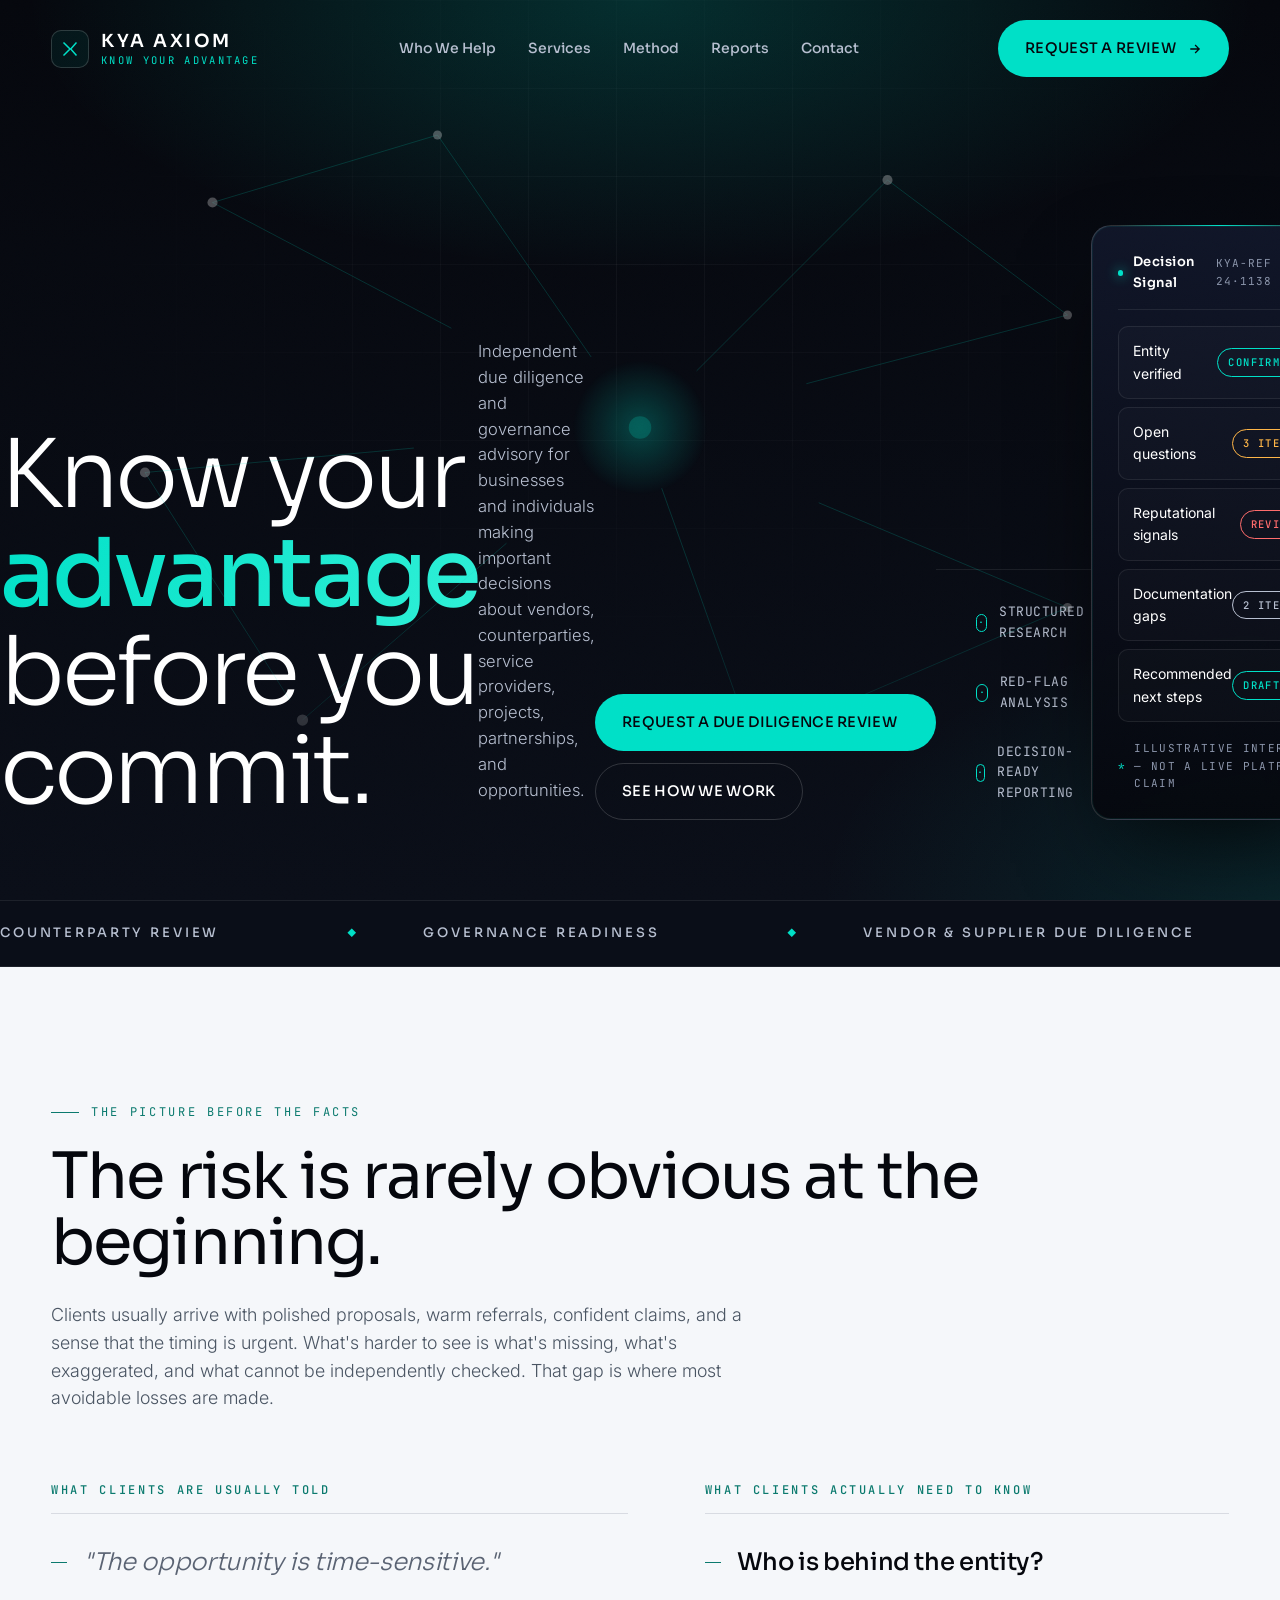
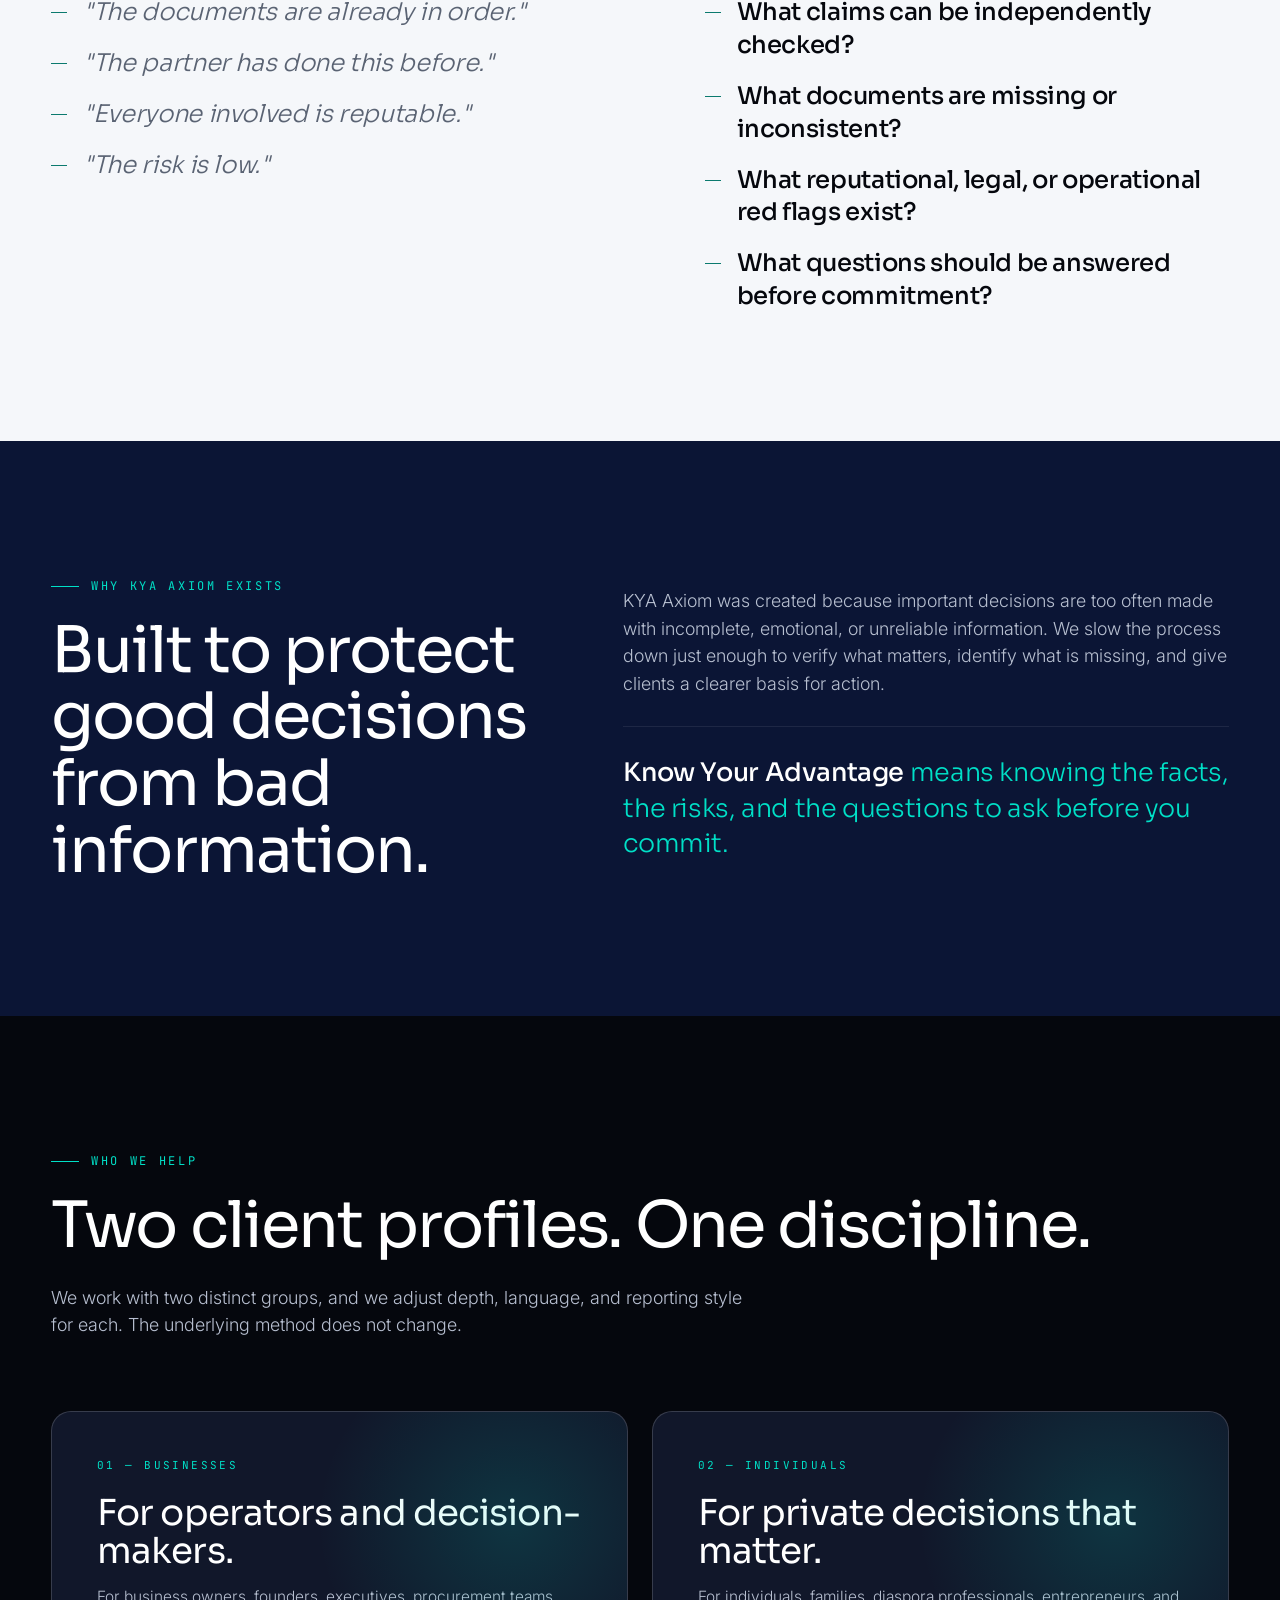
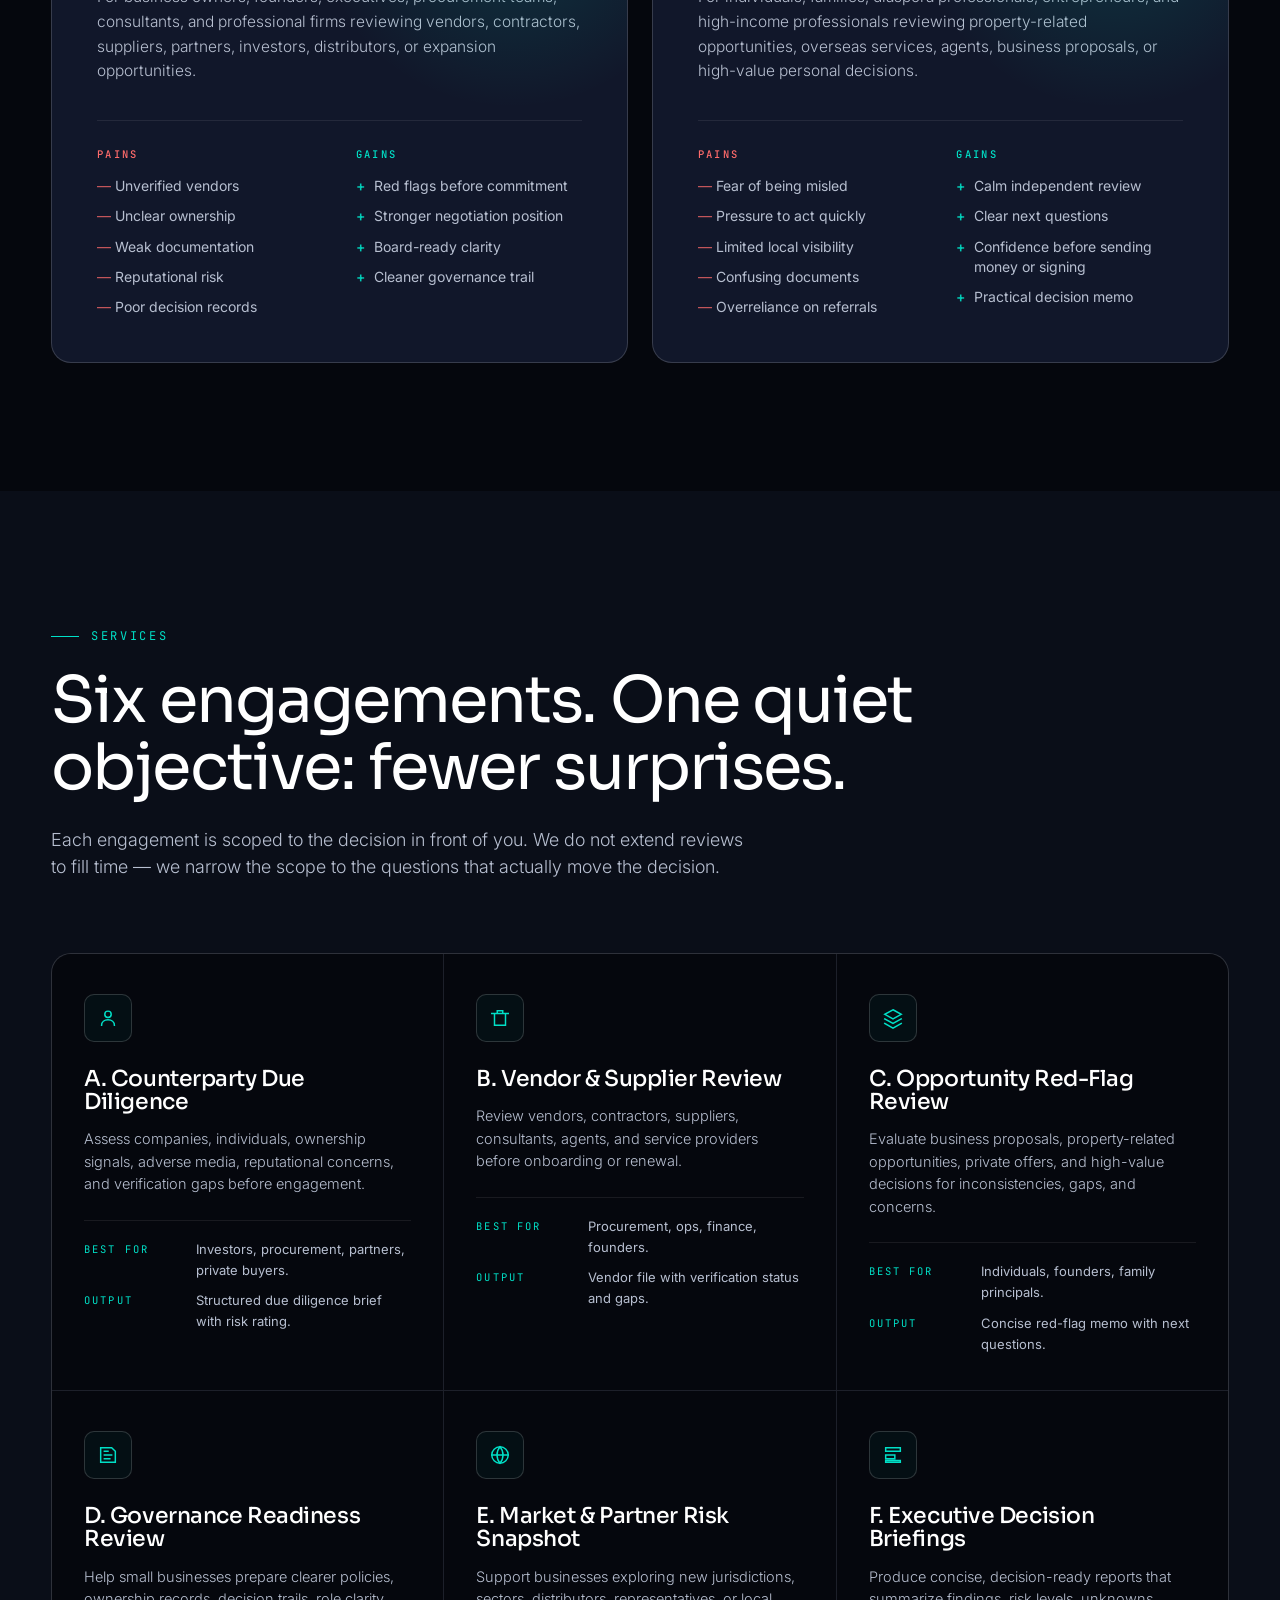
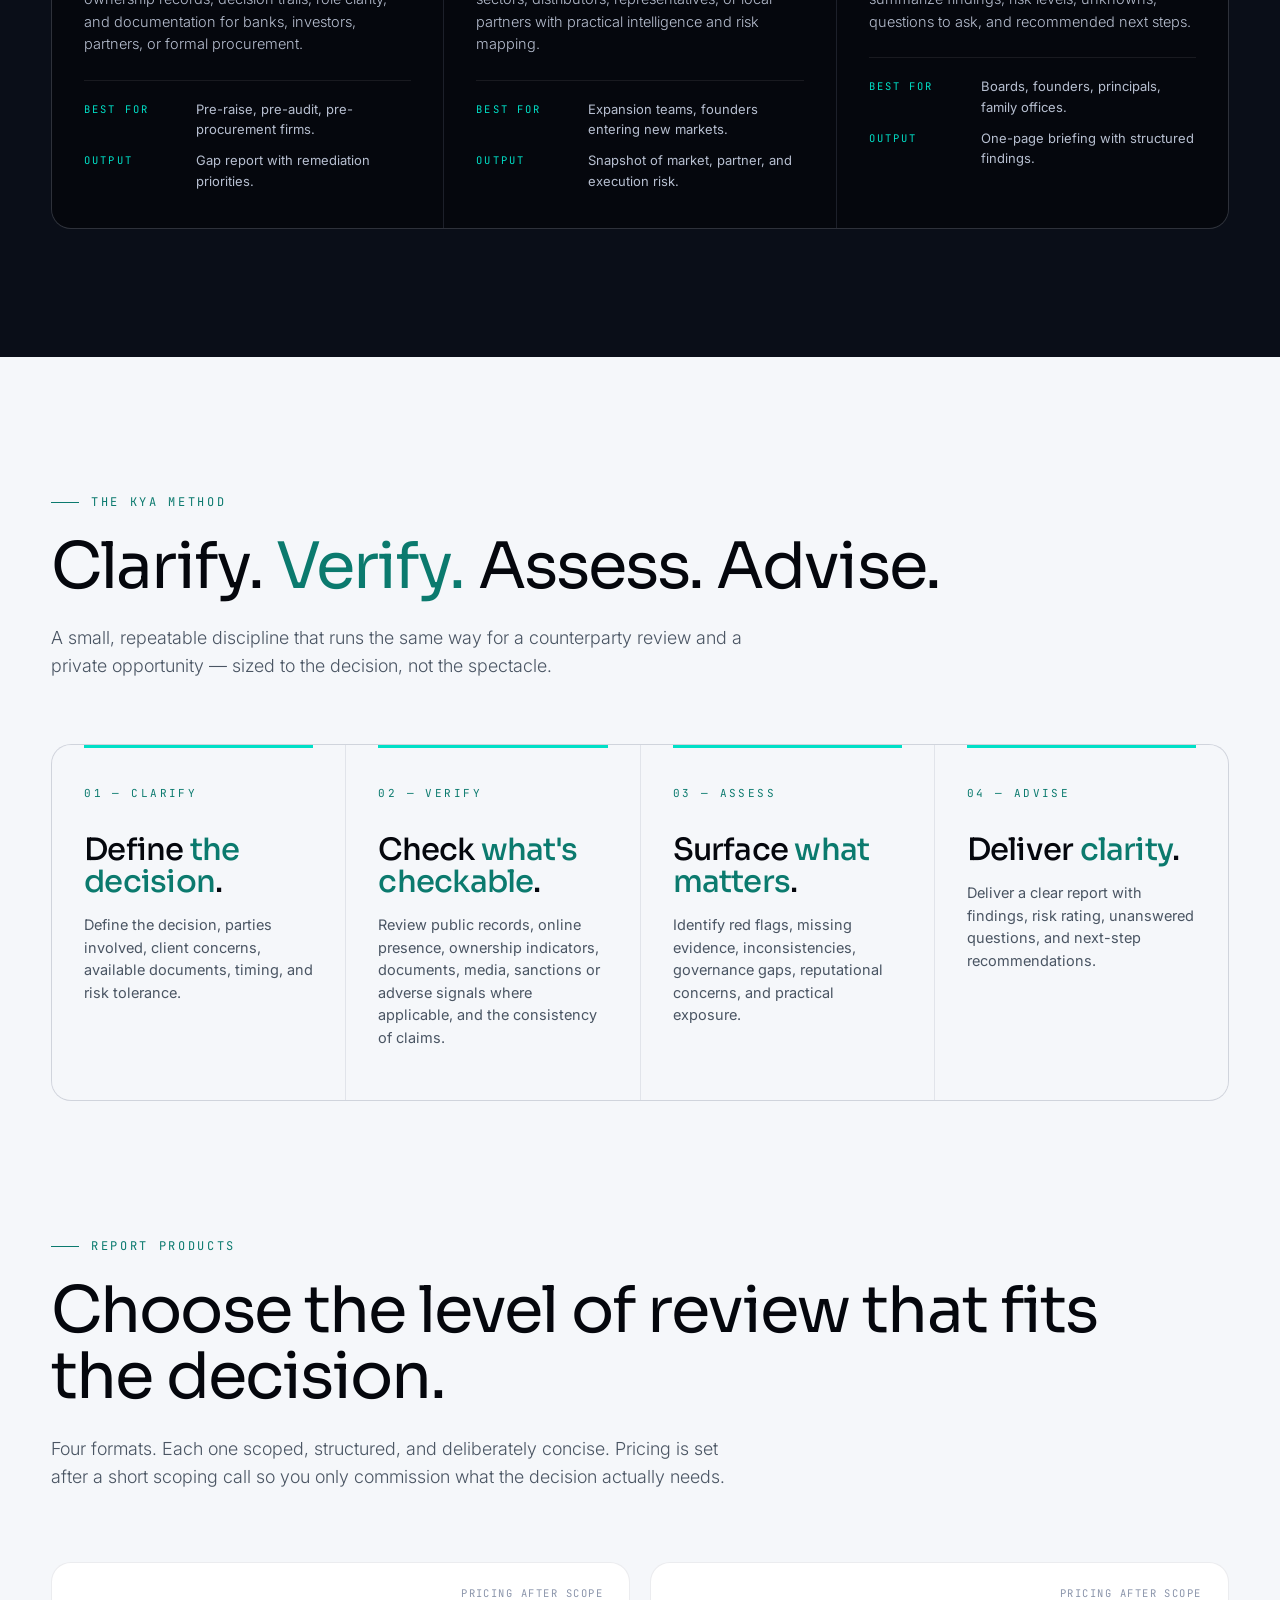
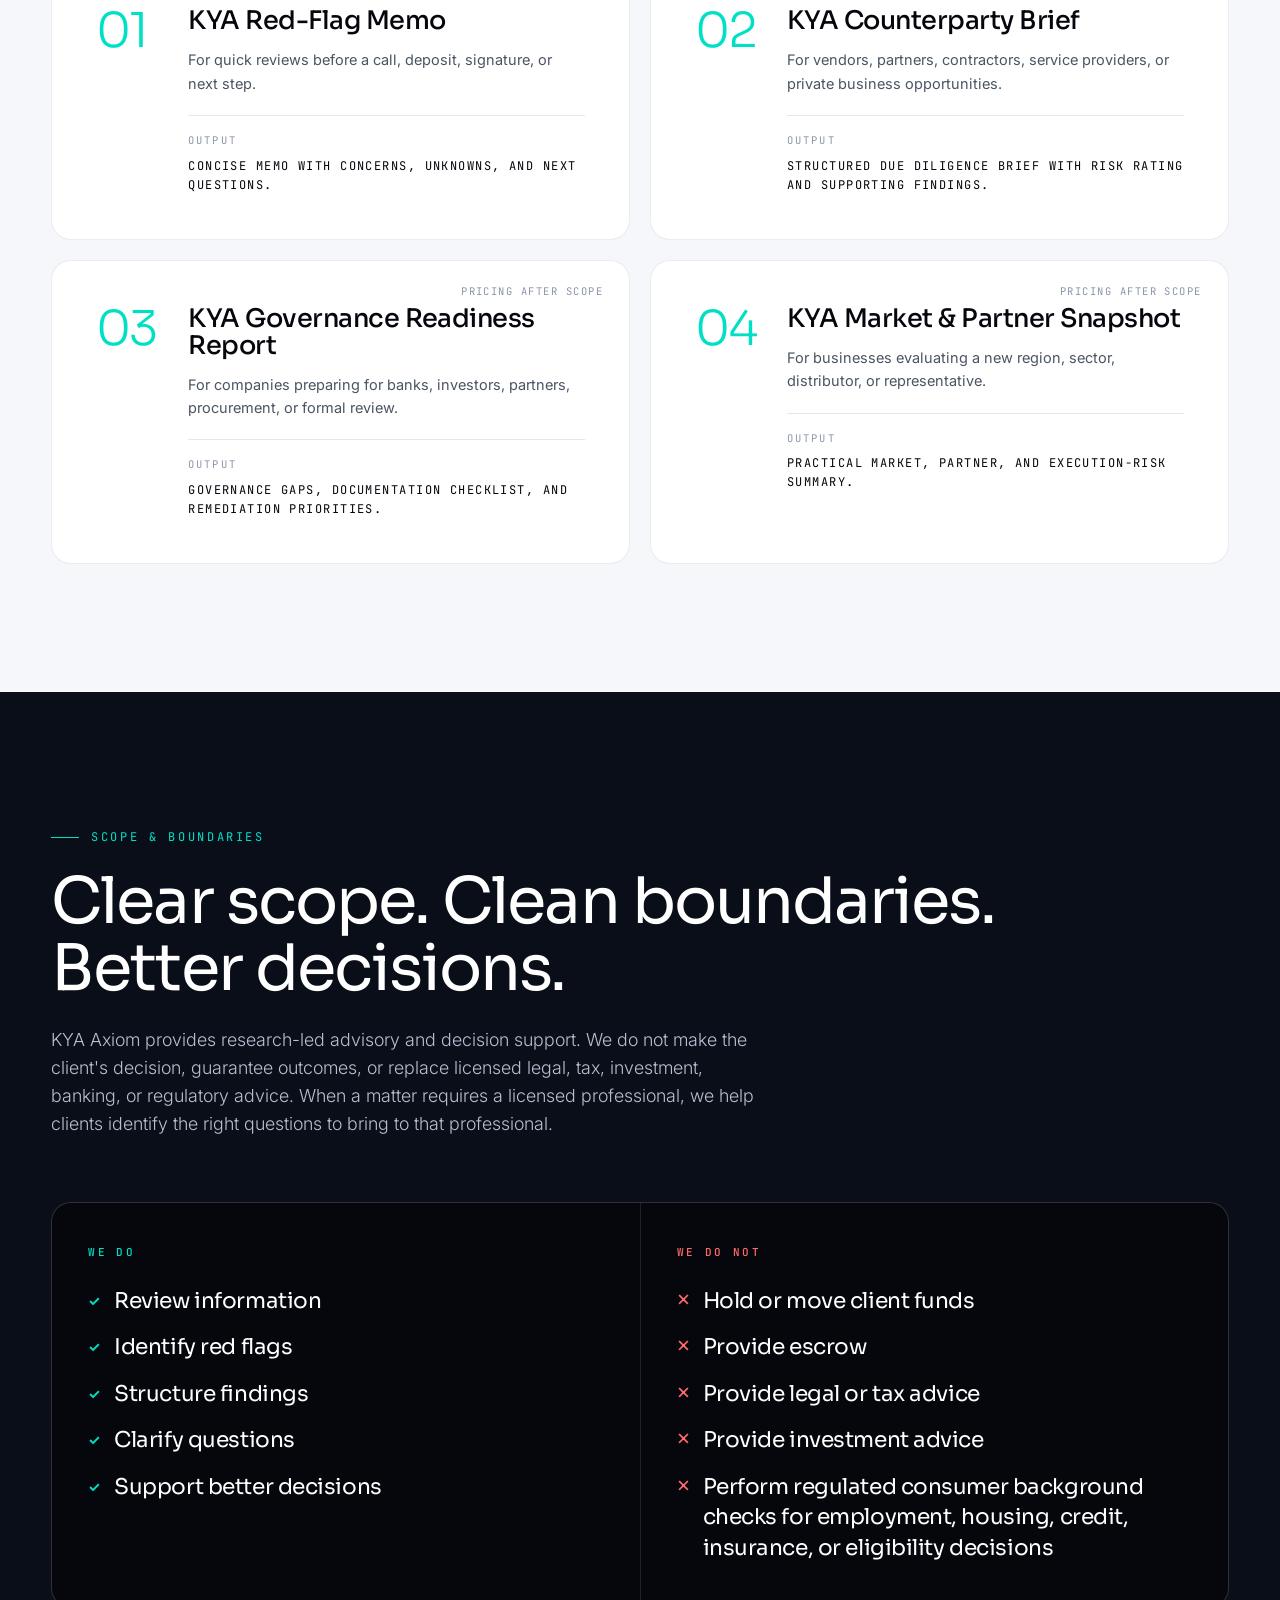
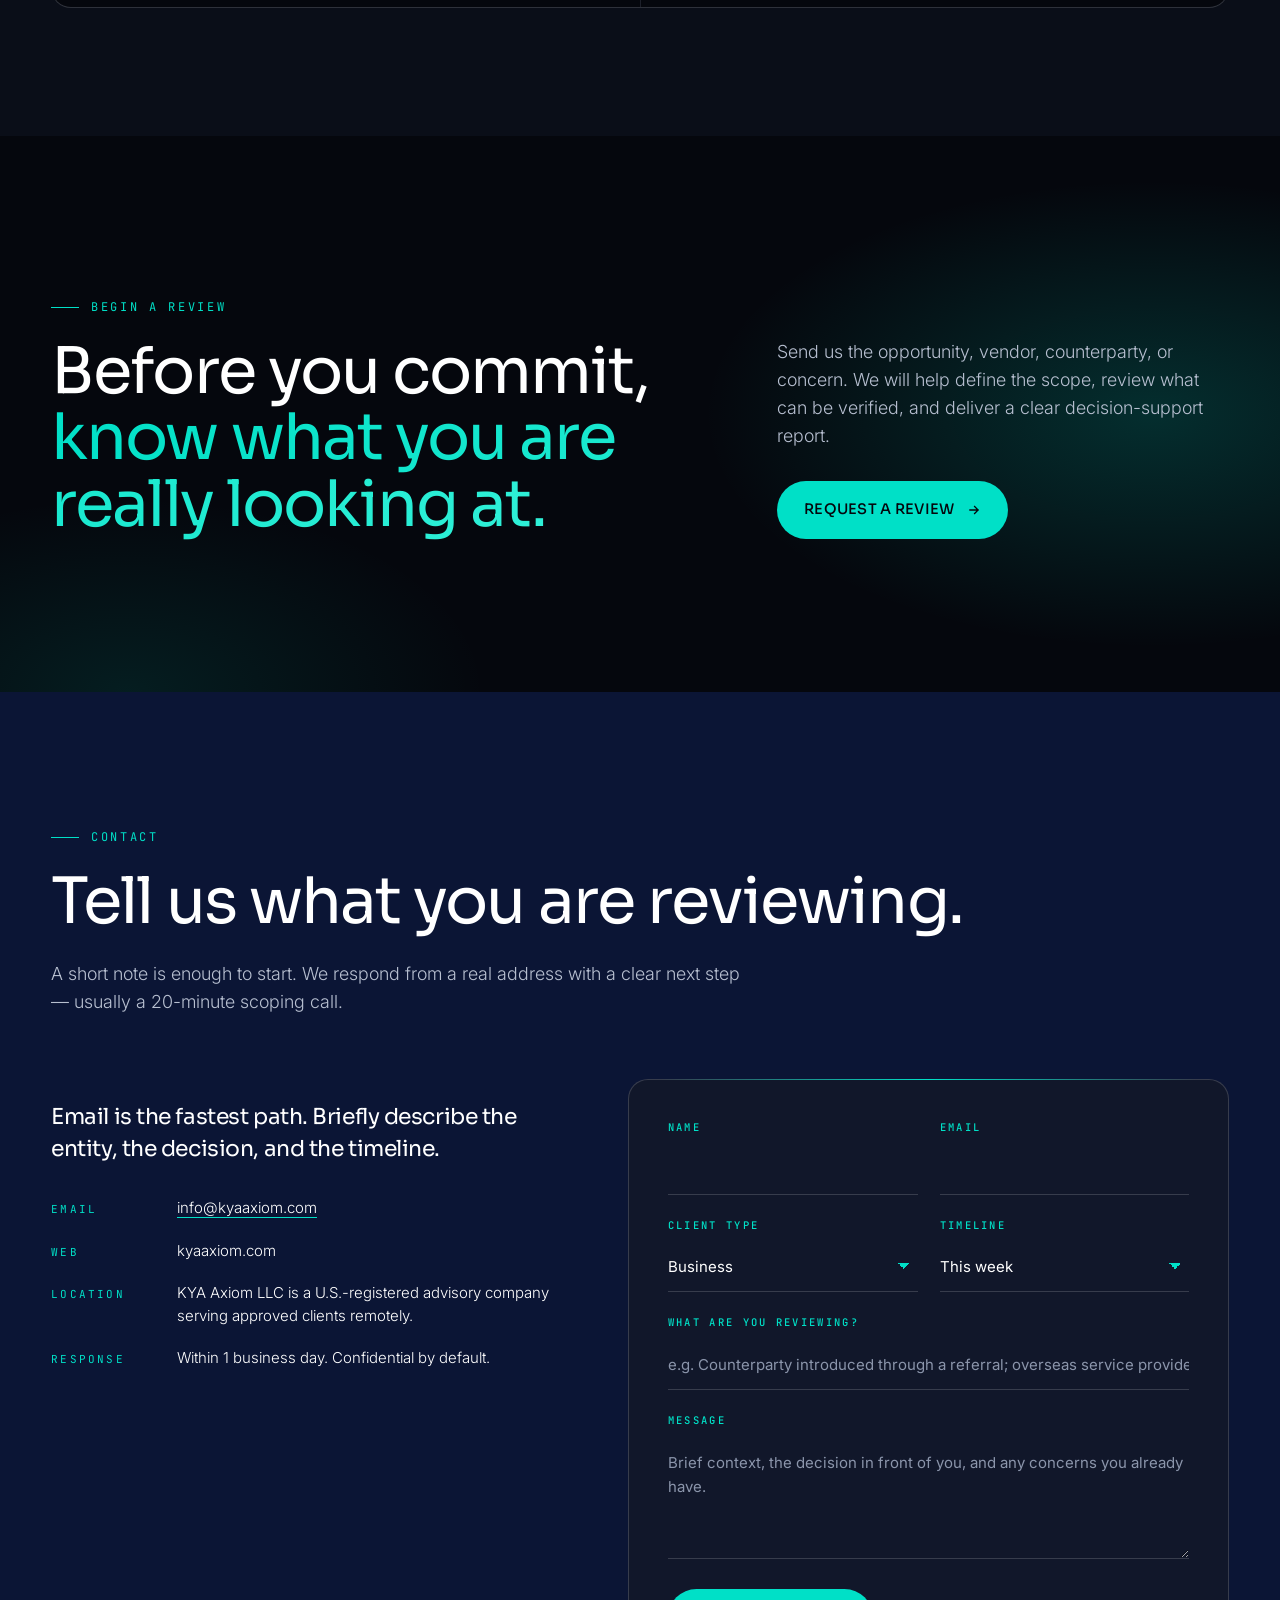
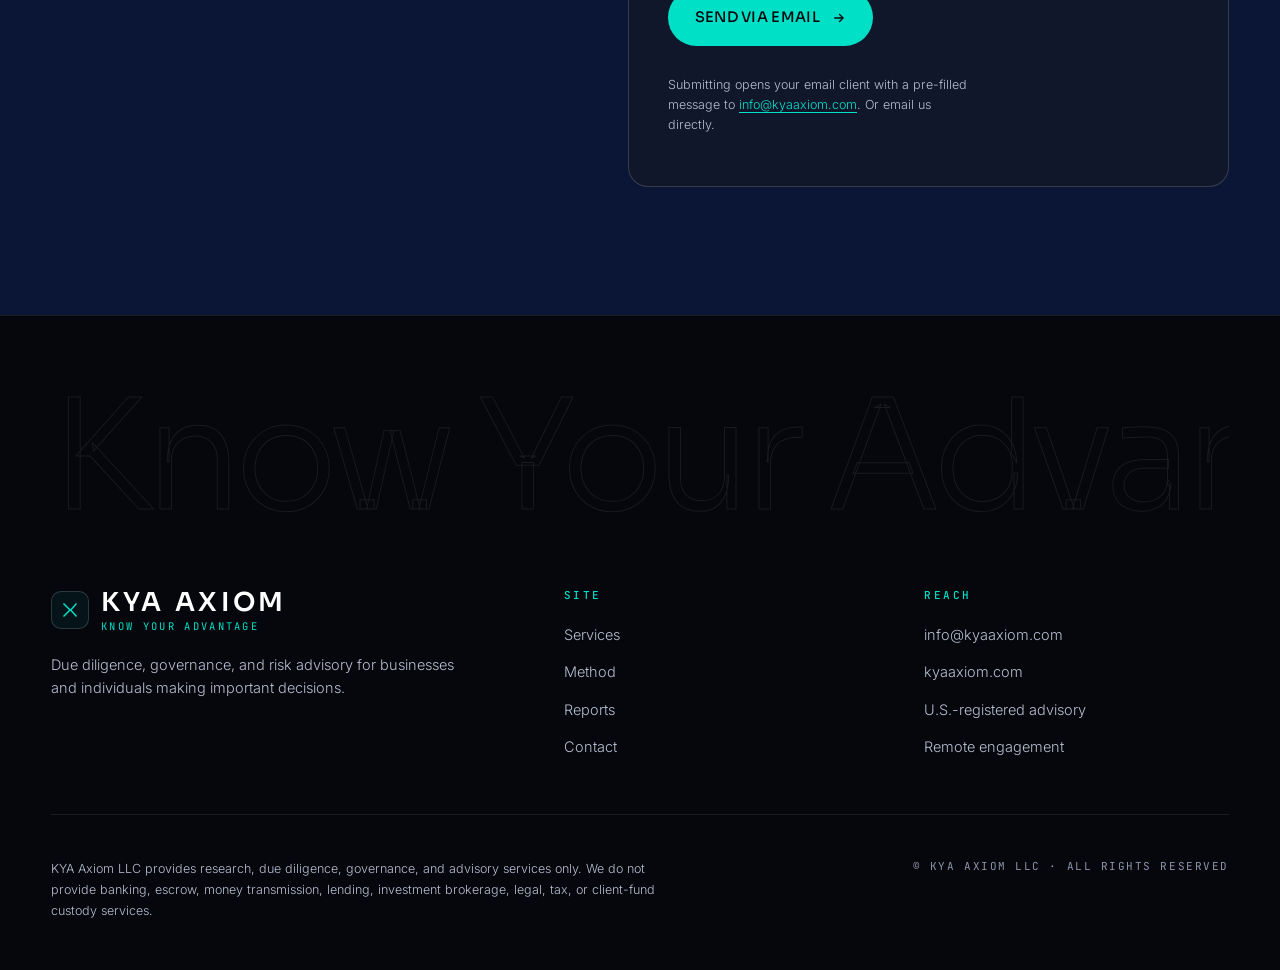
==== commit 9e0f32da: "Clean up hero section in index.html Removed unnecessary div elements from the hero section." ====
--- a/index.html
+++ b/index.html
@@ -1318,14 +1318,7 @@
         <circle class="node" cx="980" cy="540" r="4"/>
       </svg>
     </div>
-
-    <div class="container hero__inner">
-      <div class="hero__content">
-        <div class="hero__kicker">
-          <span class="dot" aria-hidden="true"></span>
-          <span>Independent due diligence &amp; advisory</span>
-        </div>
-
+    
         <h1 class="hero__headline">
           Know your <span class="accent">advantage</span><br/>
           before you commit.
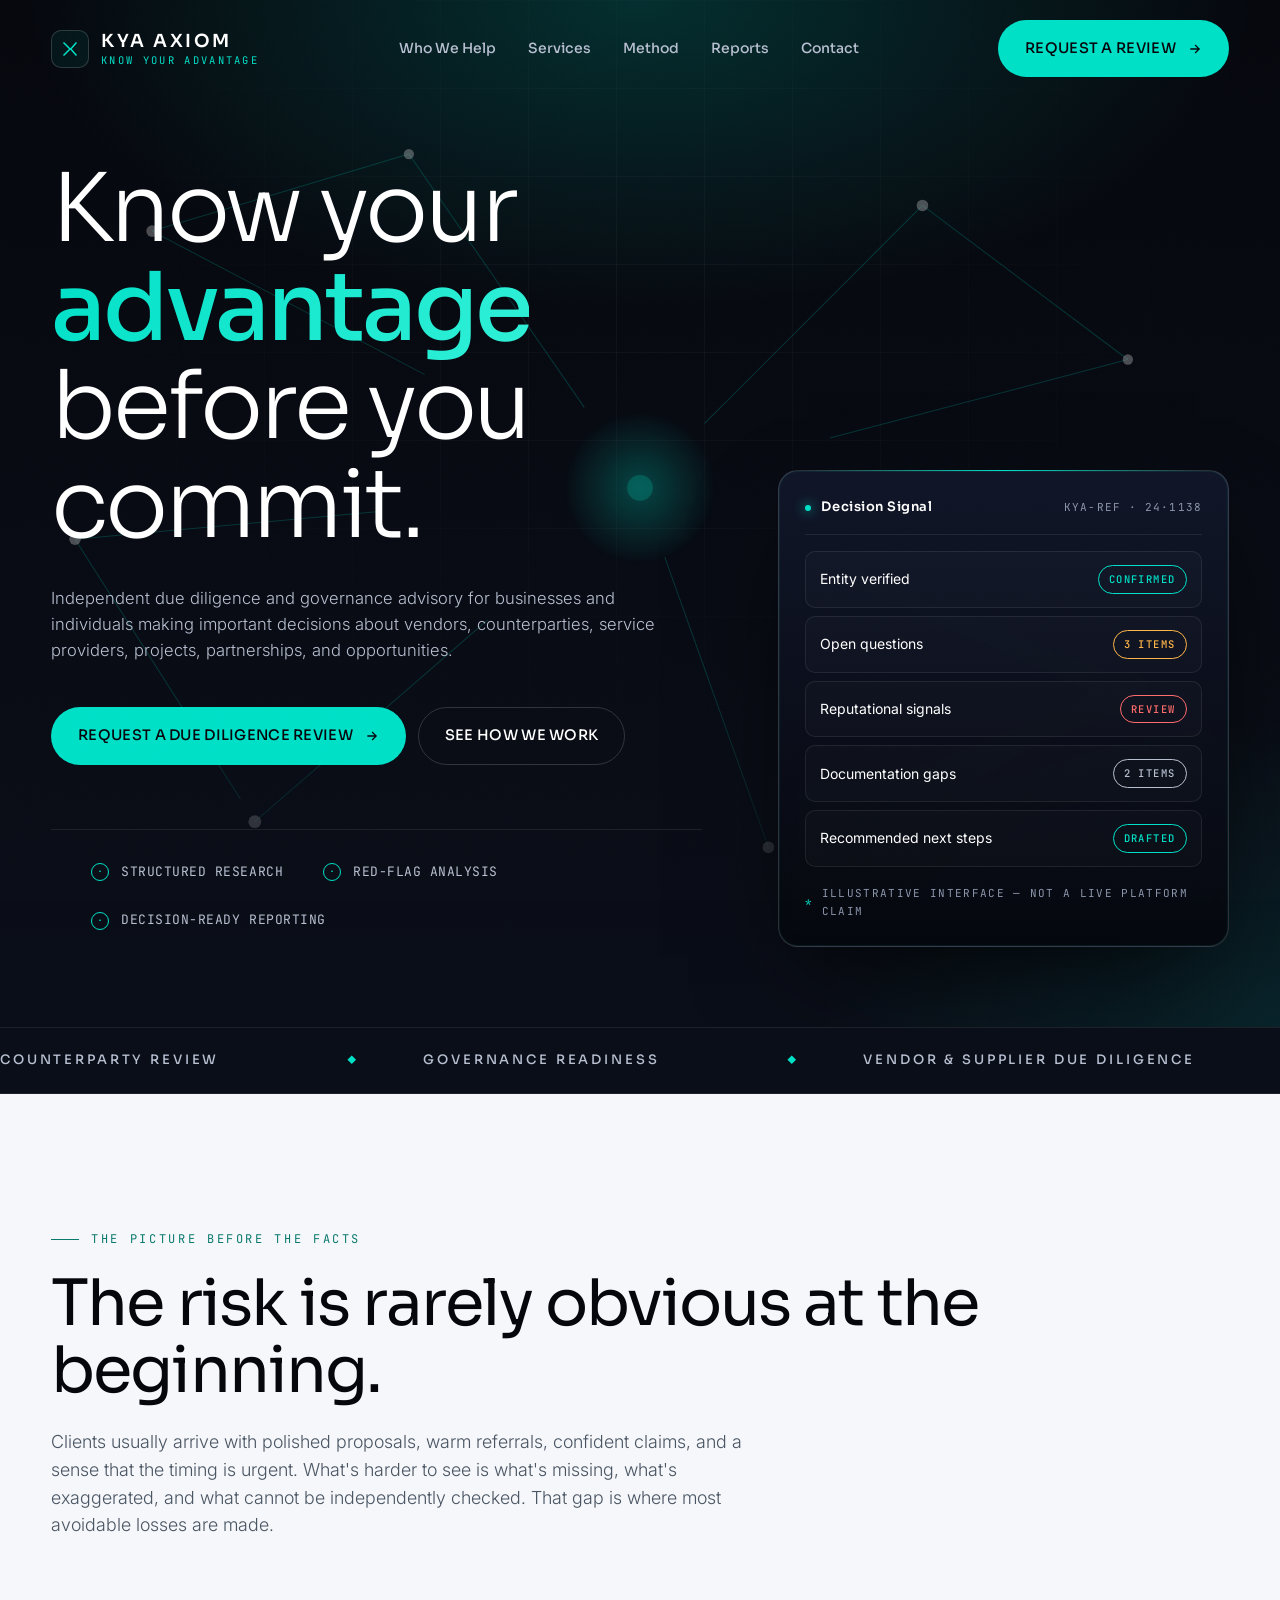
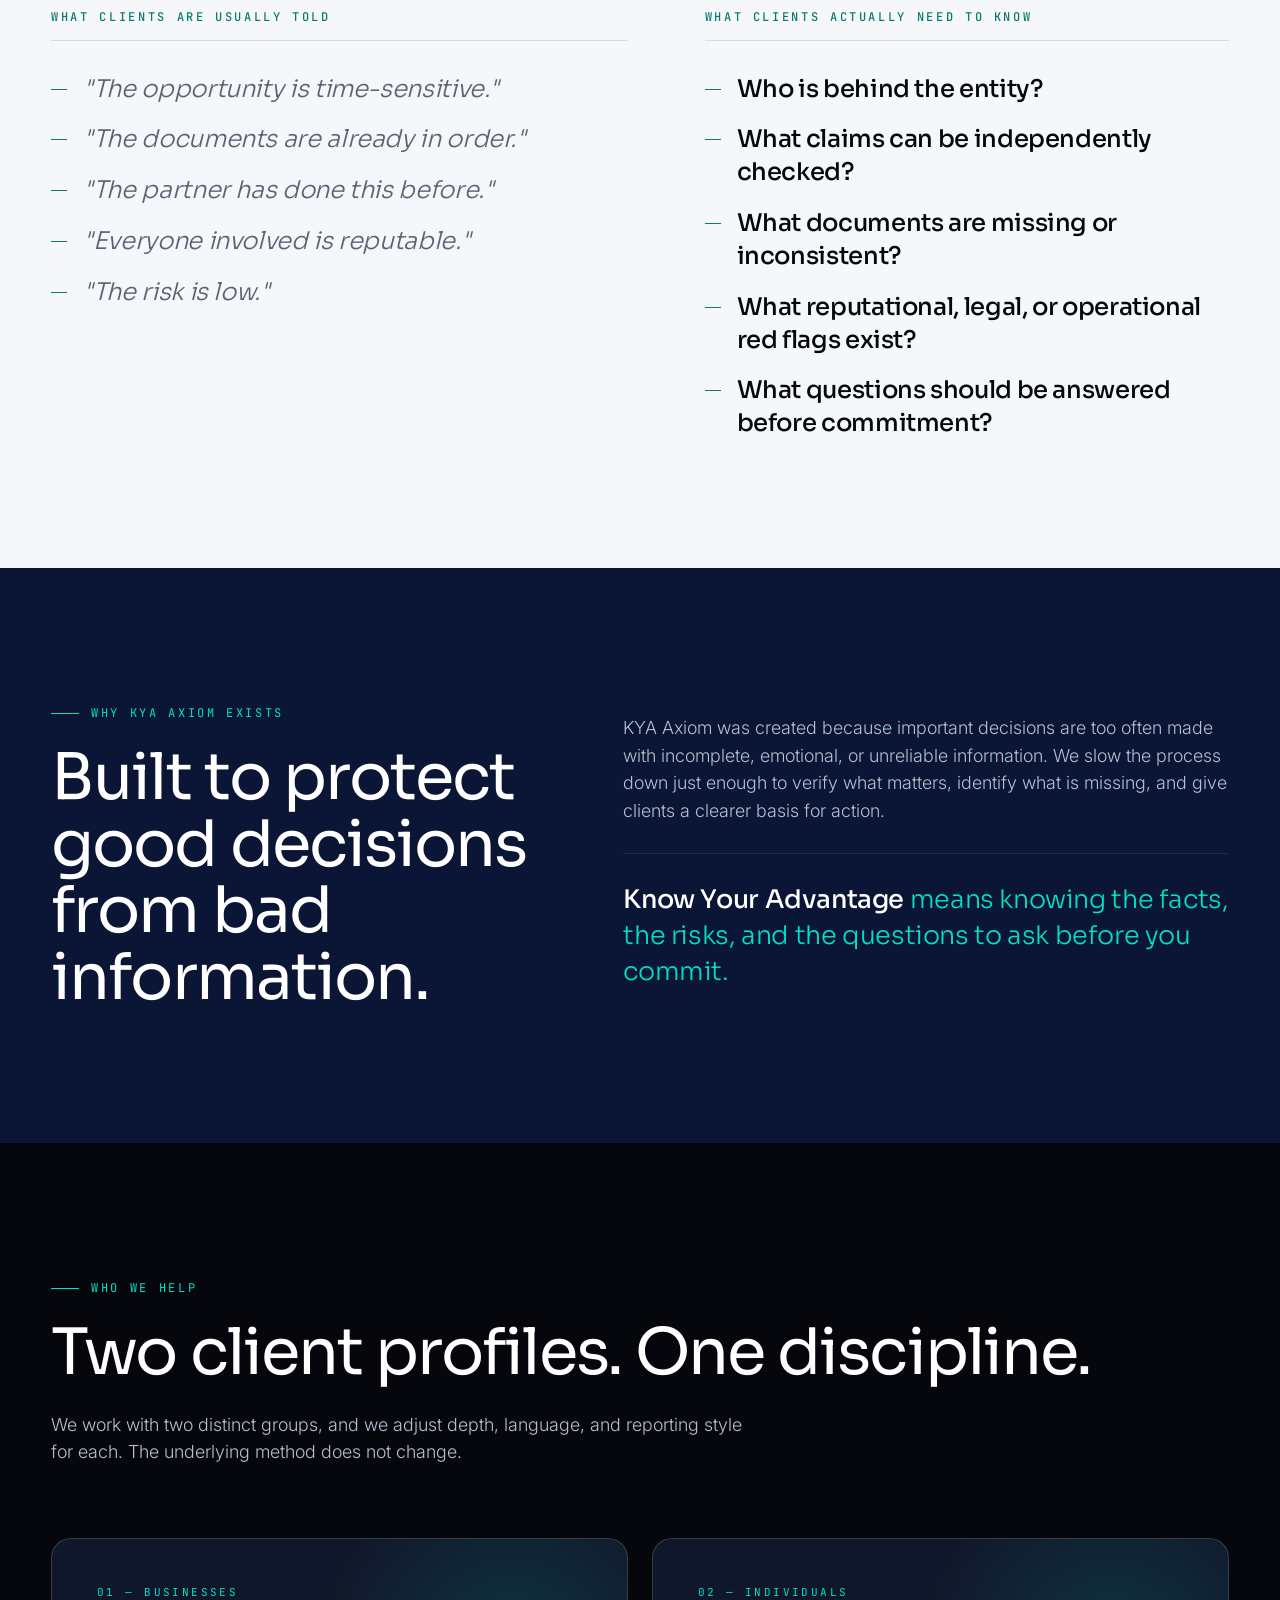
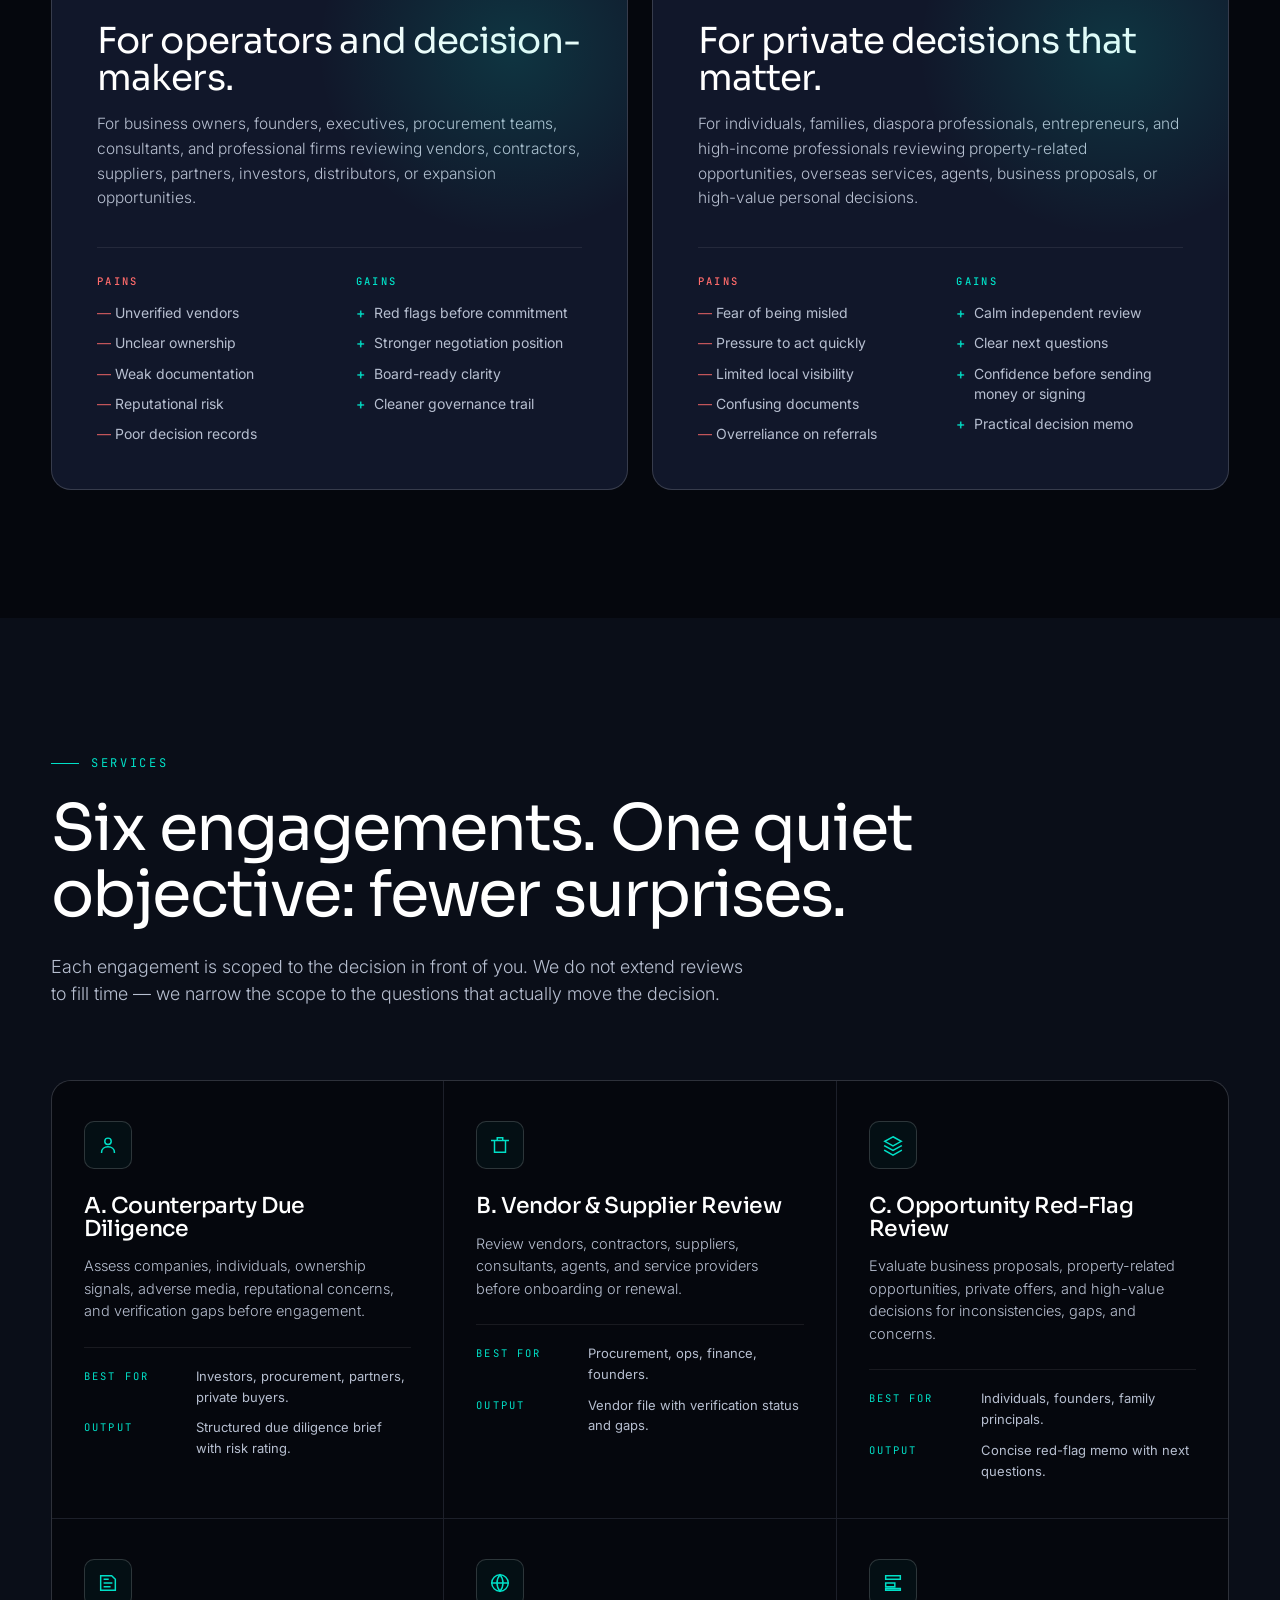
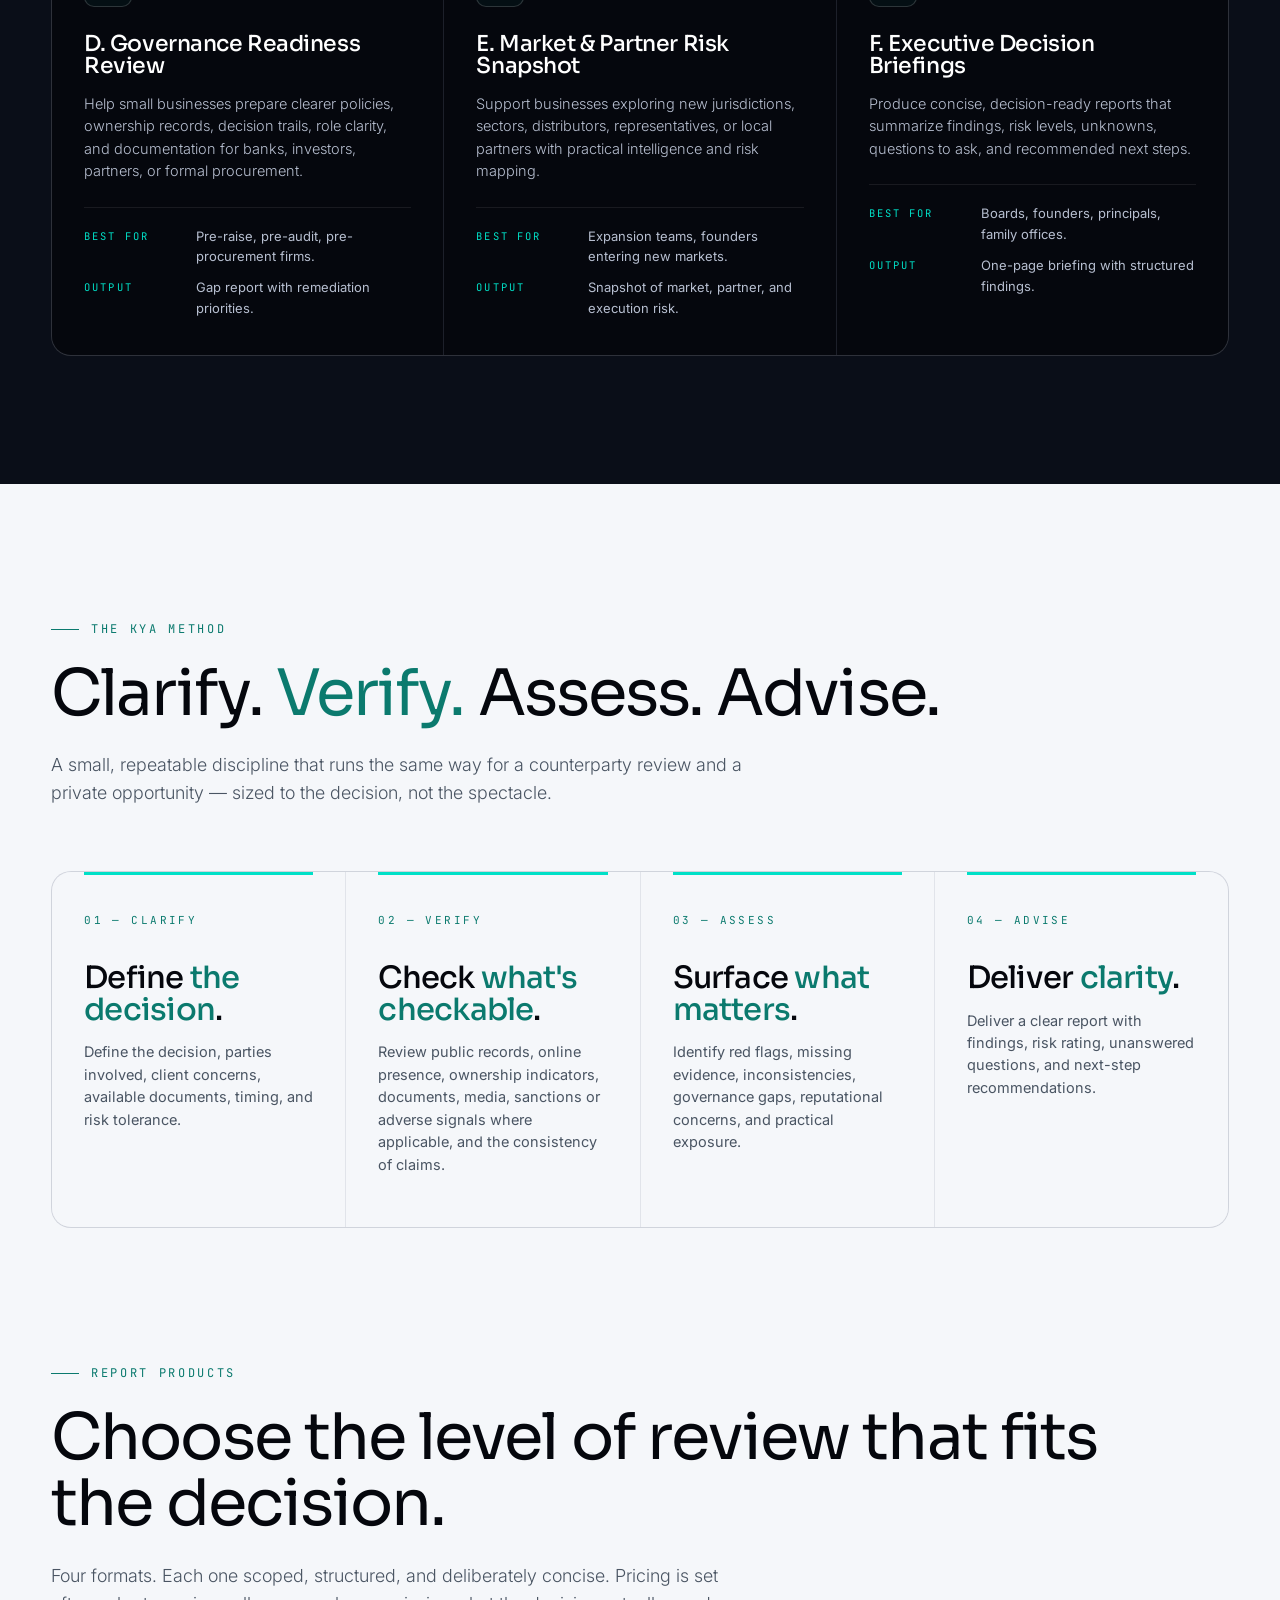
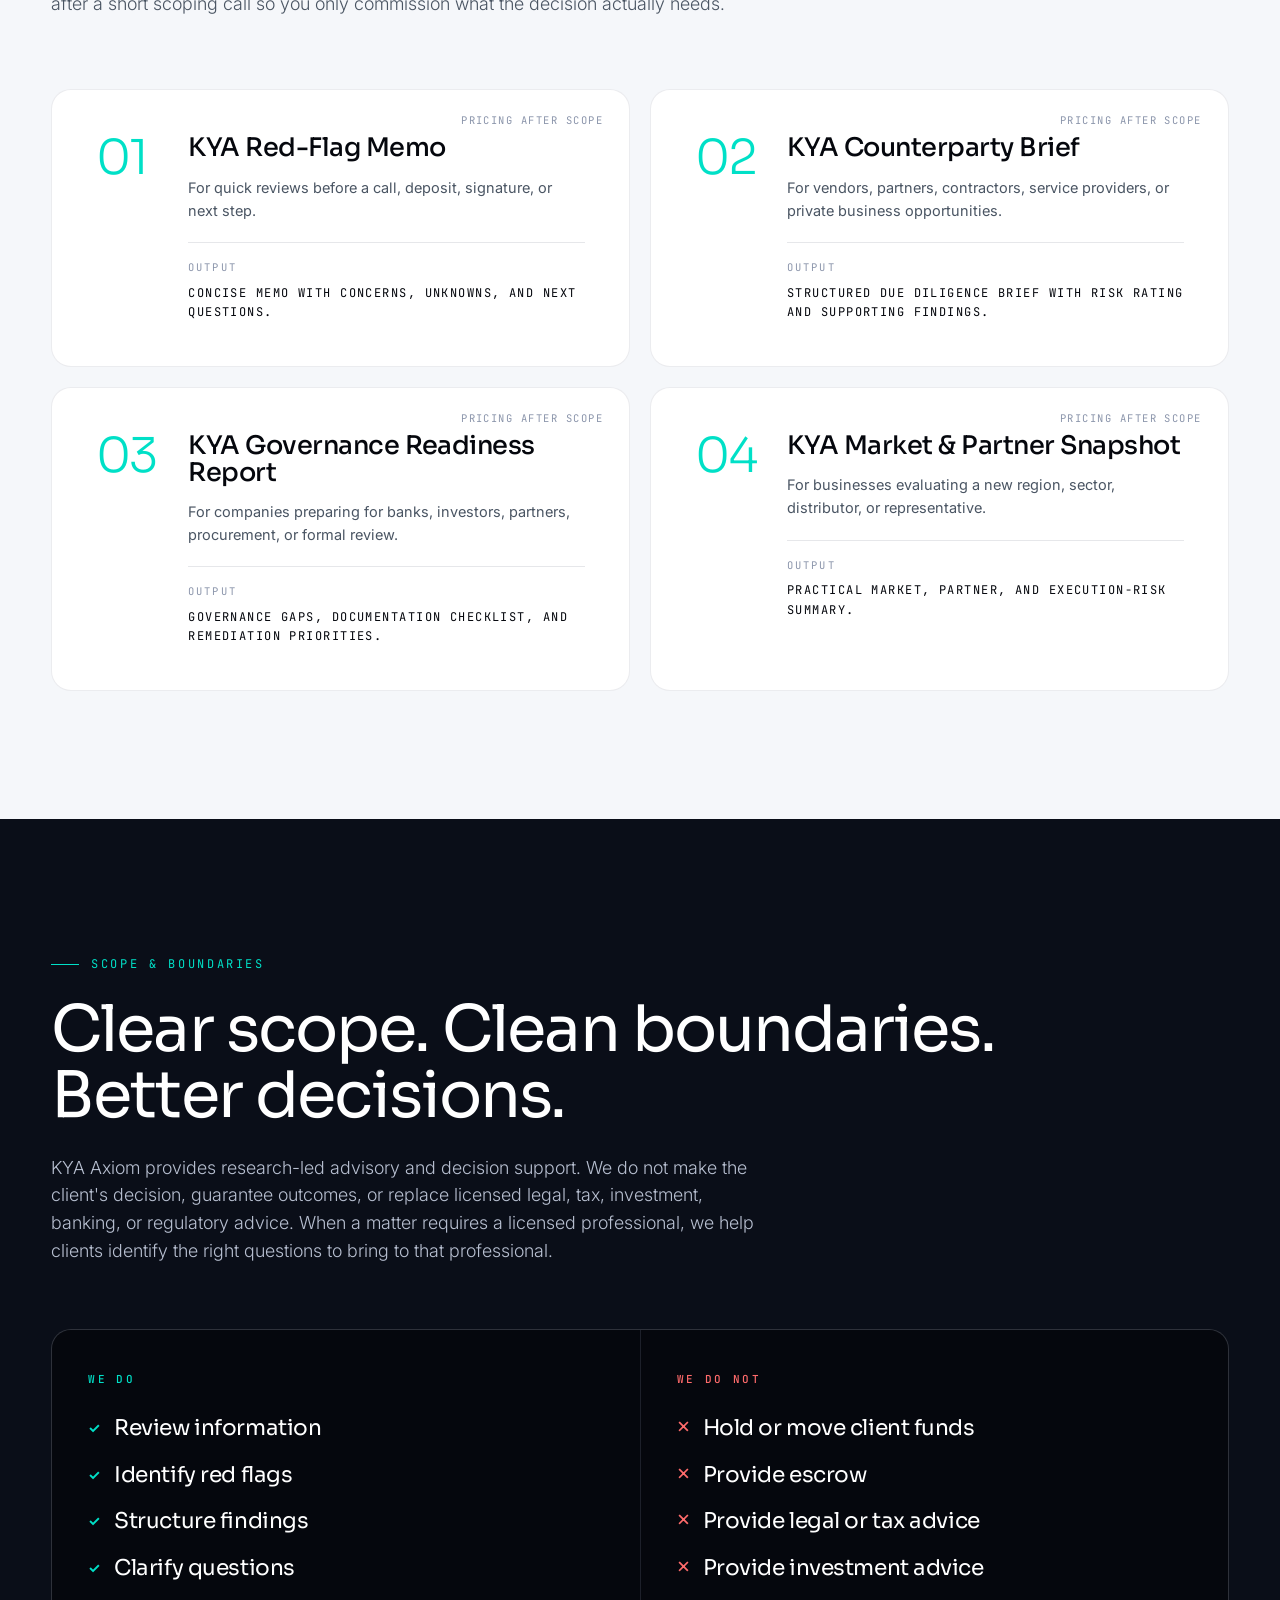
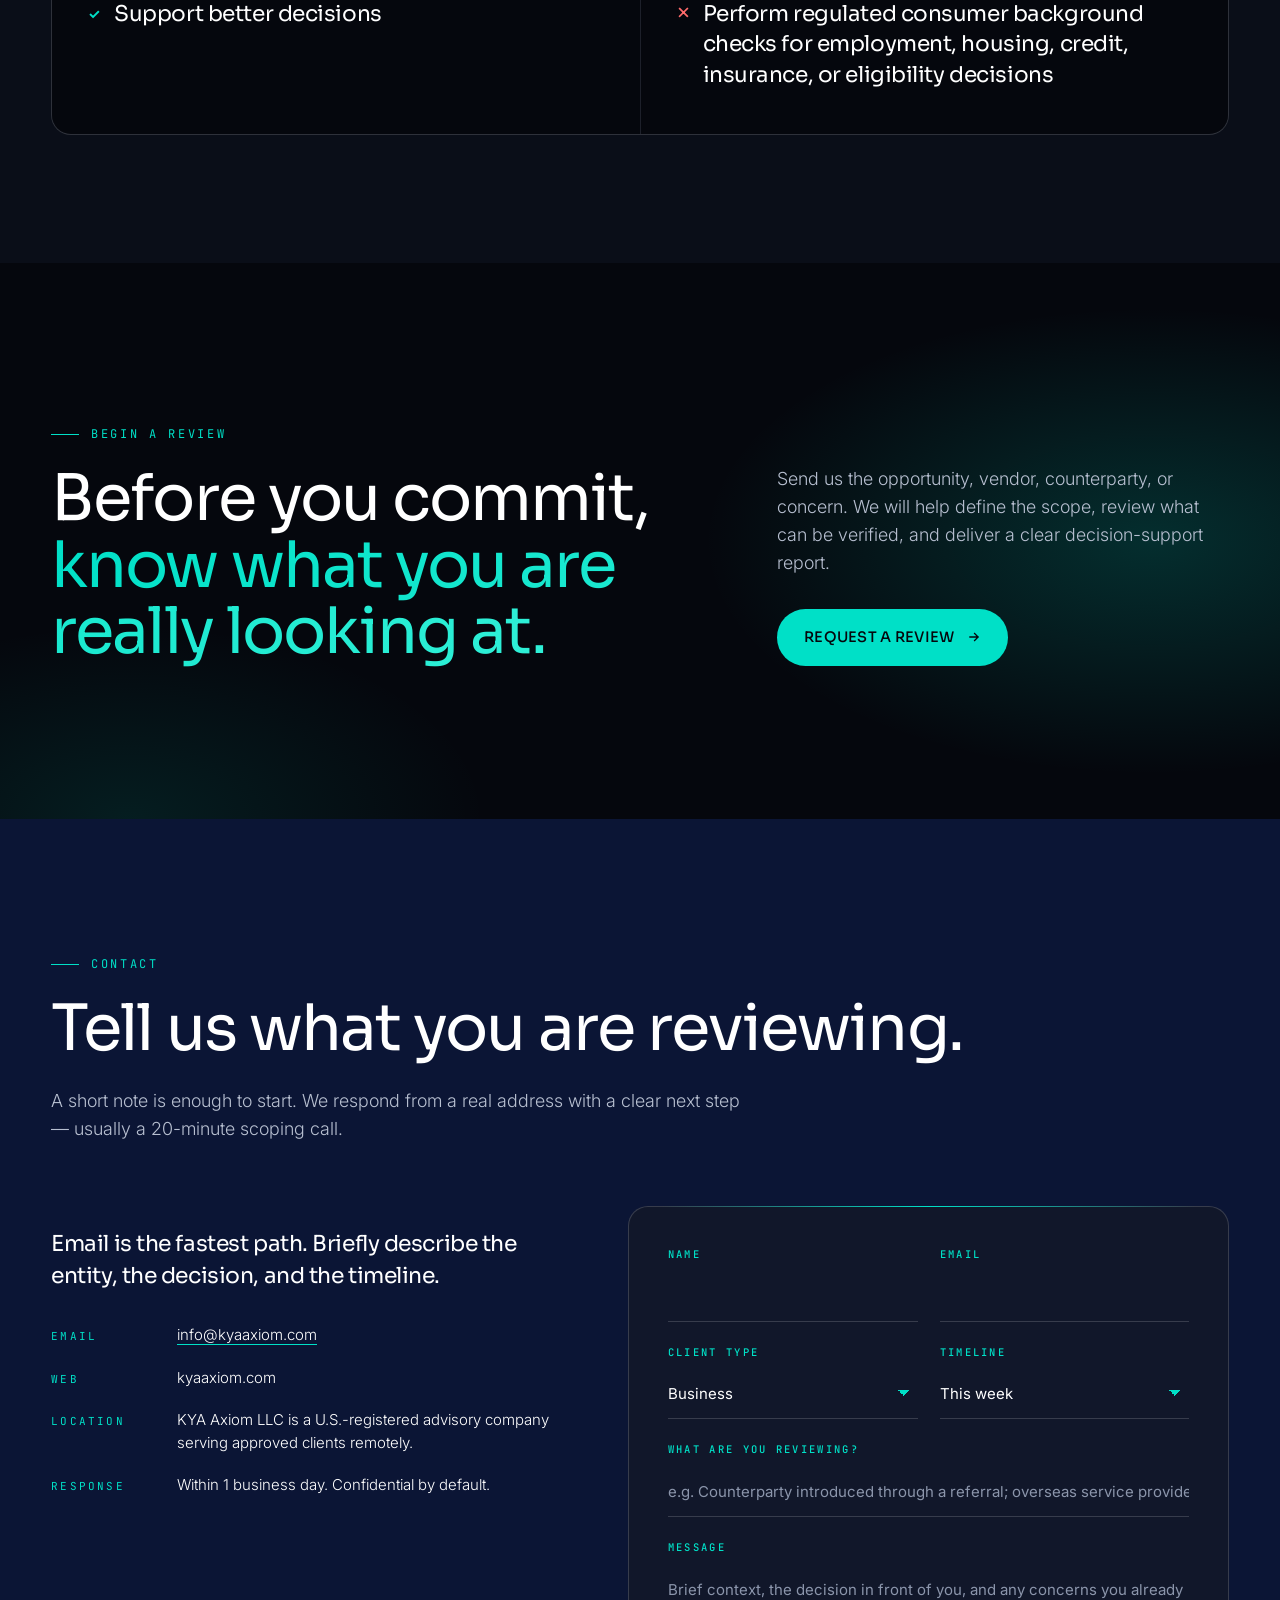
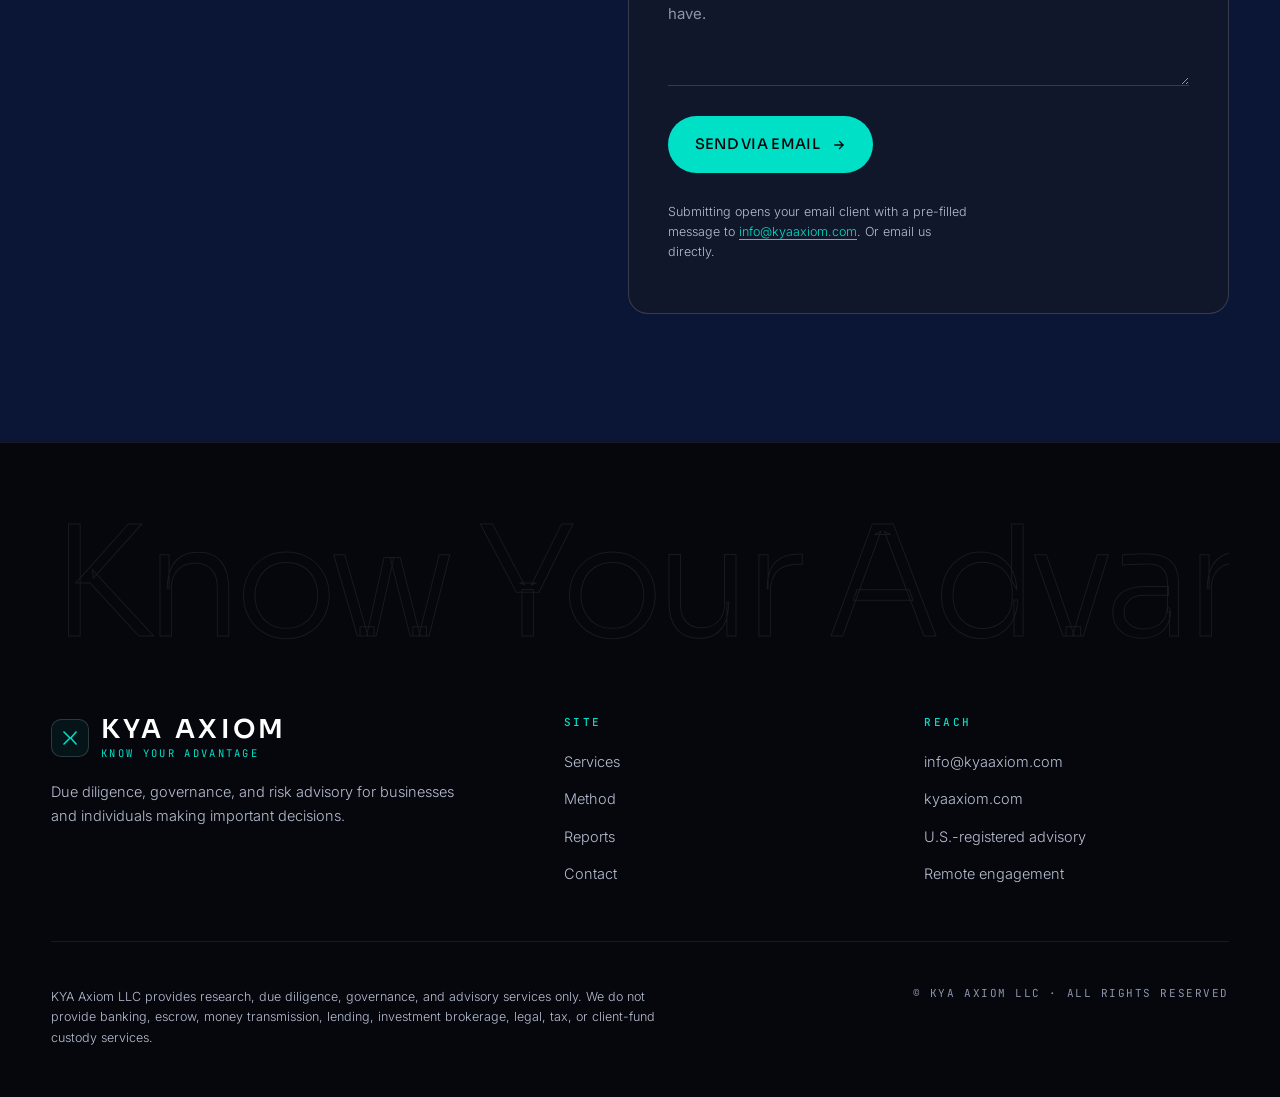
==== commit 9d2fd10d: "Add hero content section to index.html" ====
--- a/index.html
+++ b/index.html
@@ -1318,7 +1318,13 @@
         <circle class="node" cx="980" cy="540" r="4"/>
       </svg>
     </div>
-    
+
+    <div class="container hero__inner">
+      <div class="hero__content">
+        <div class="">
+
+        </div>
+
         <h1 class="hero__headline">
           Know your <span class="accent">advantage</span><br/>
           before you commit.
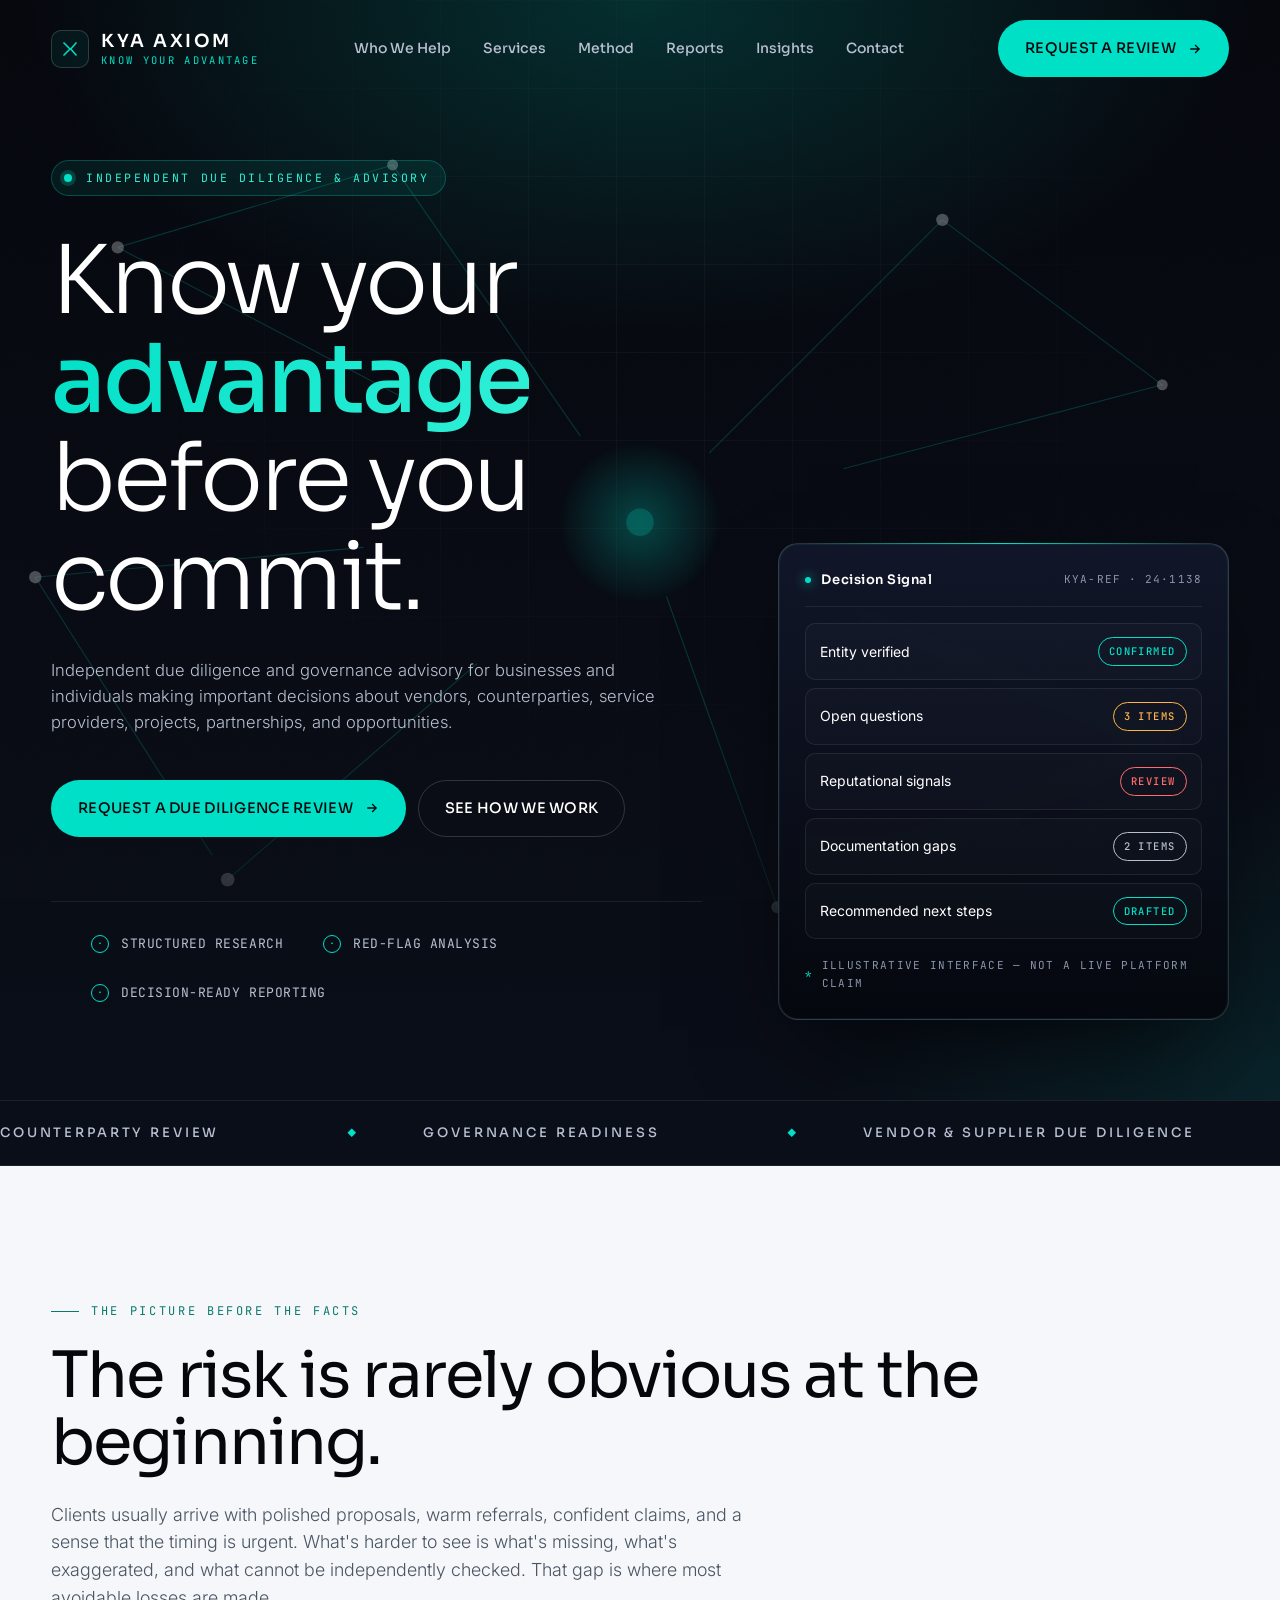
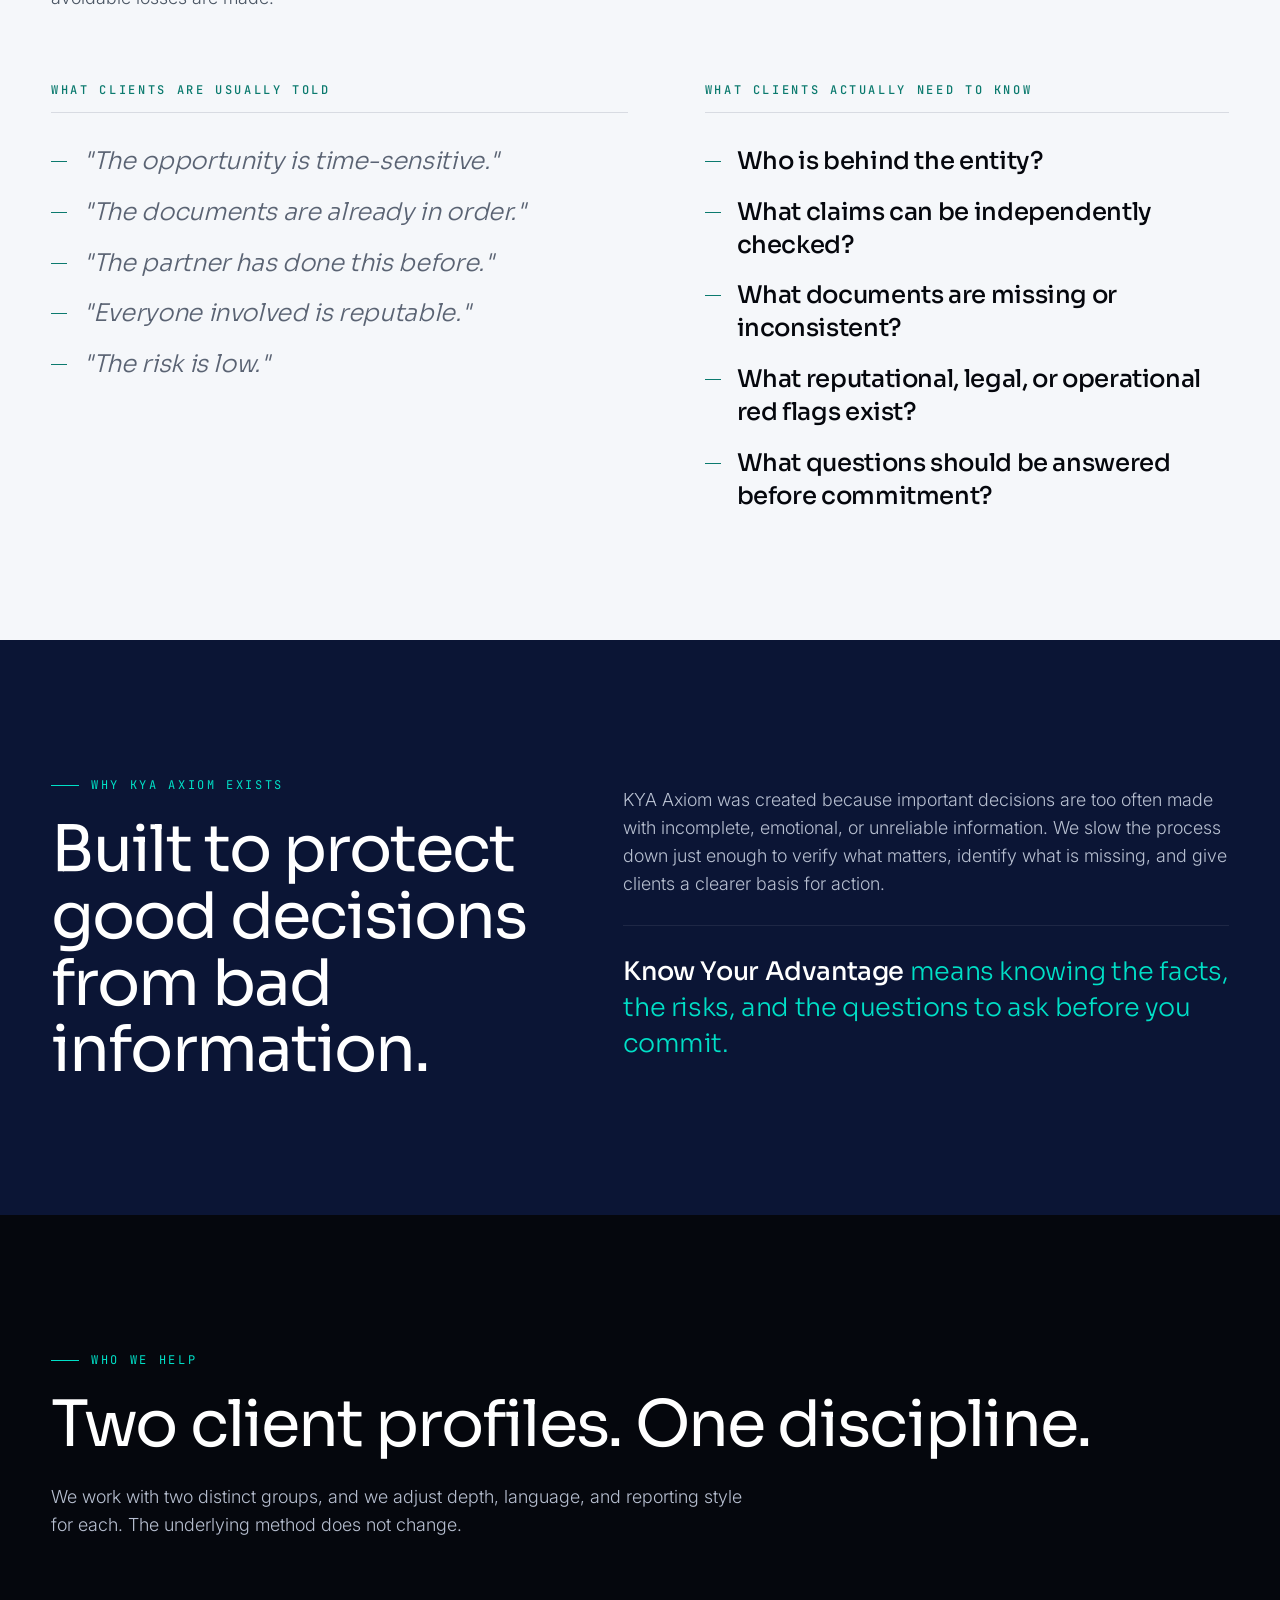
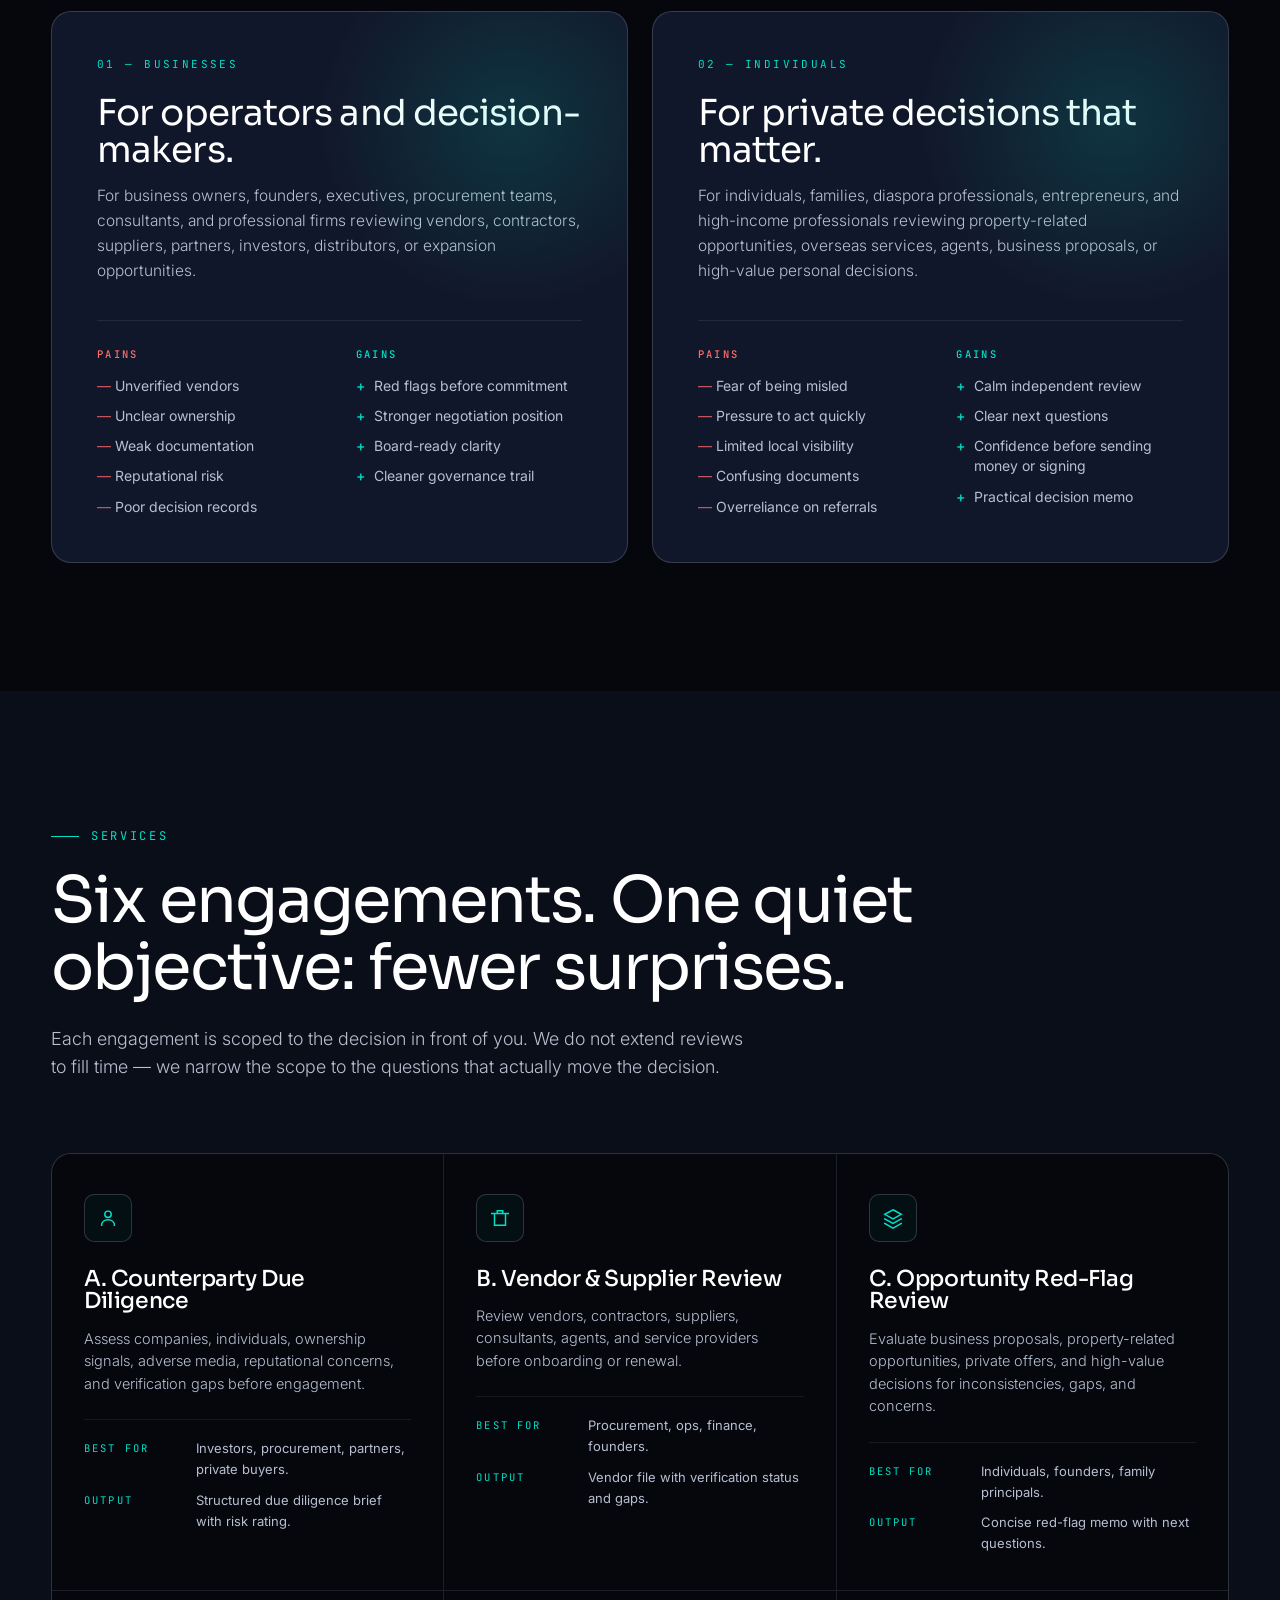
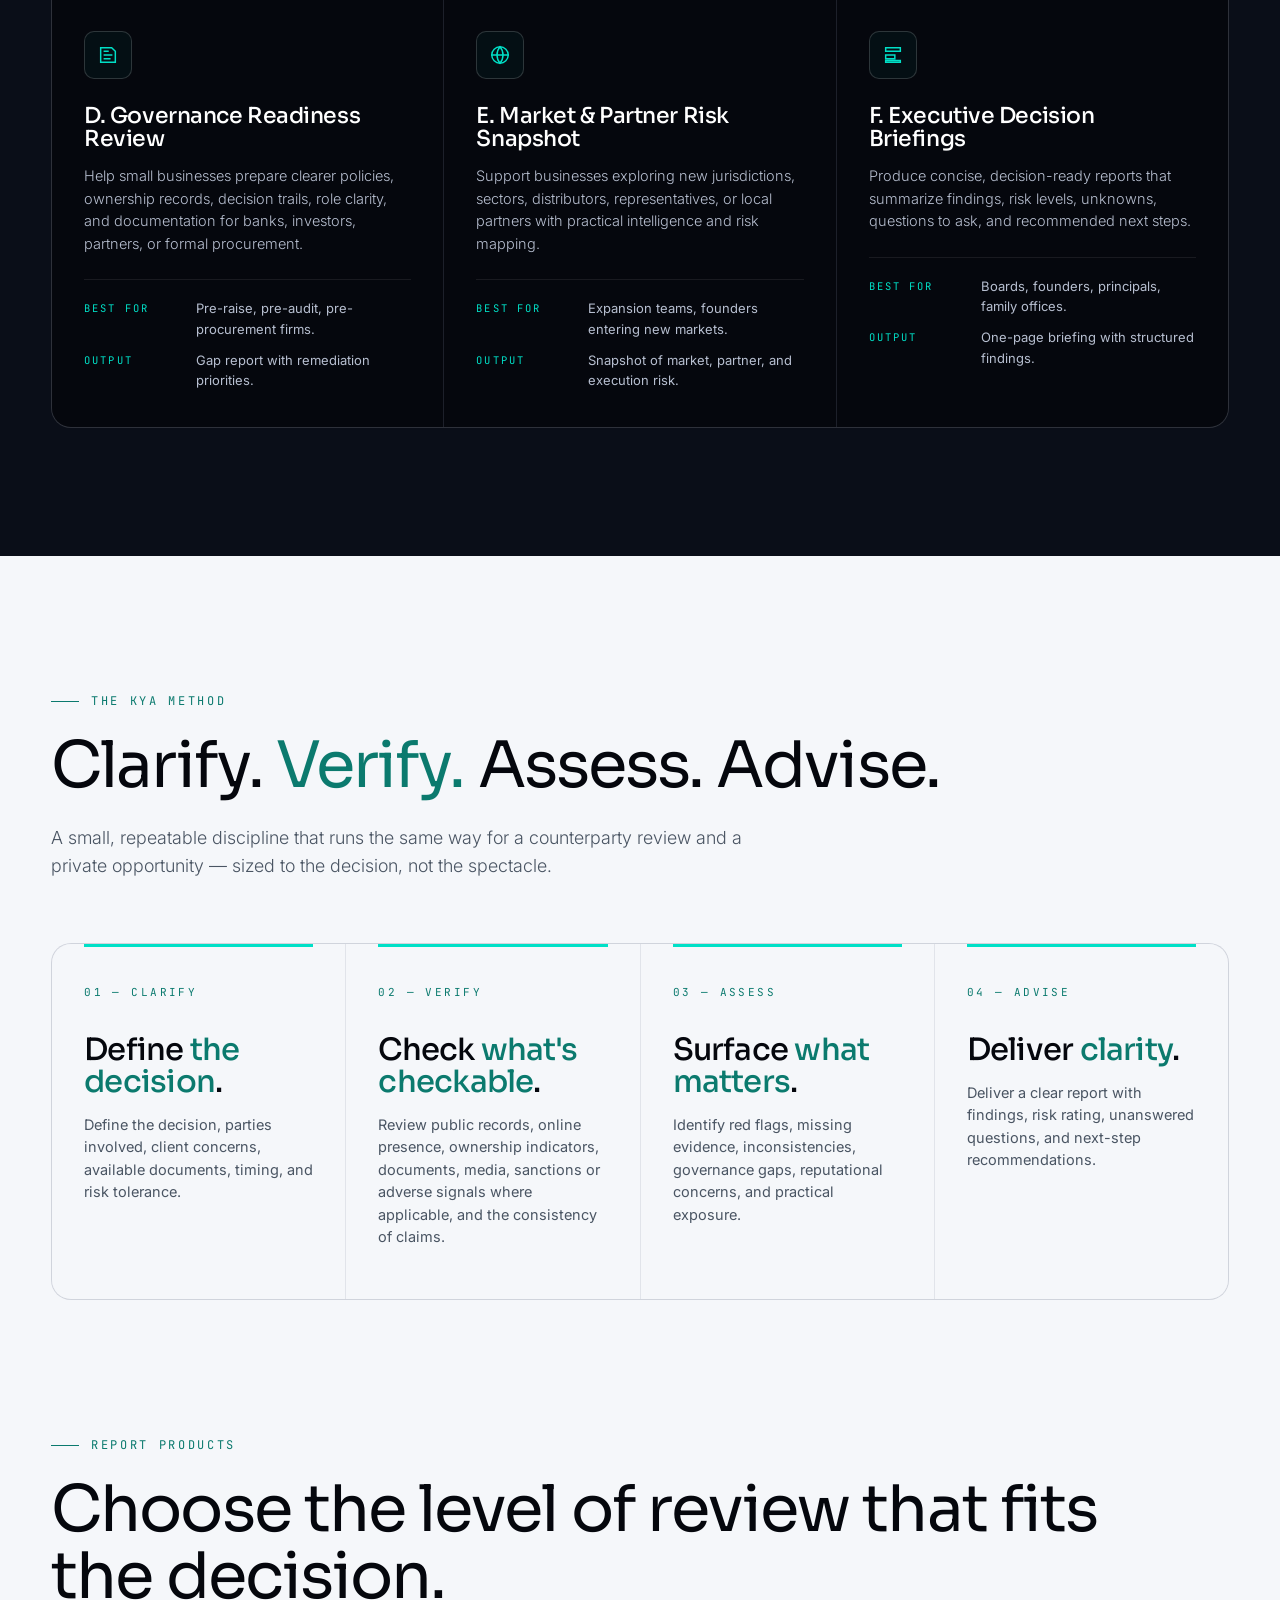
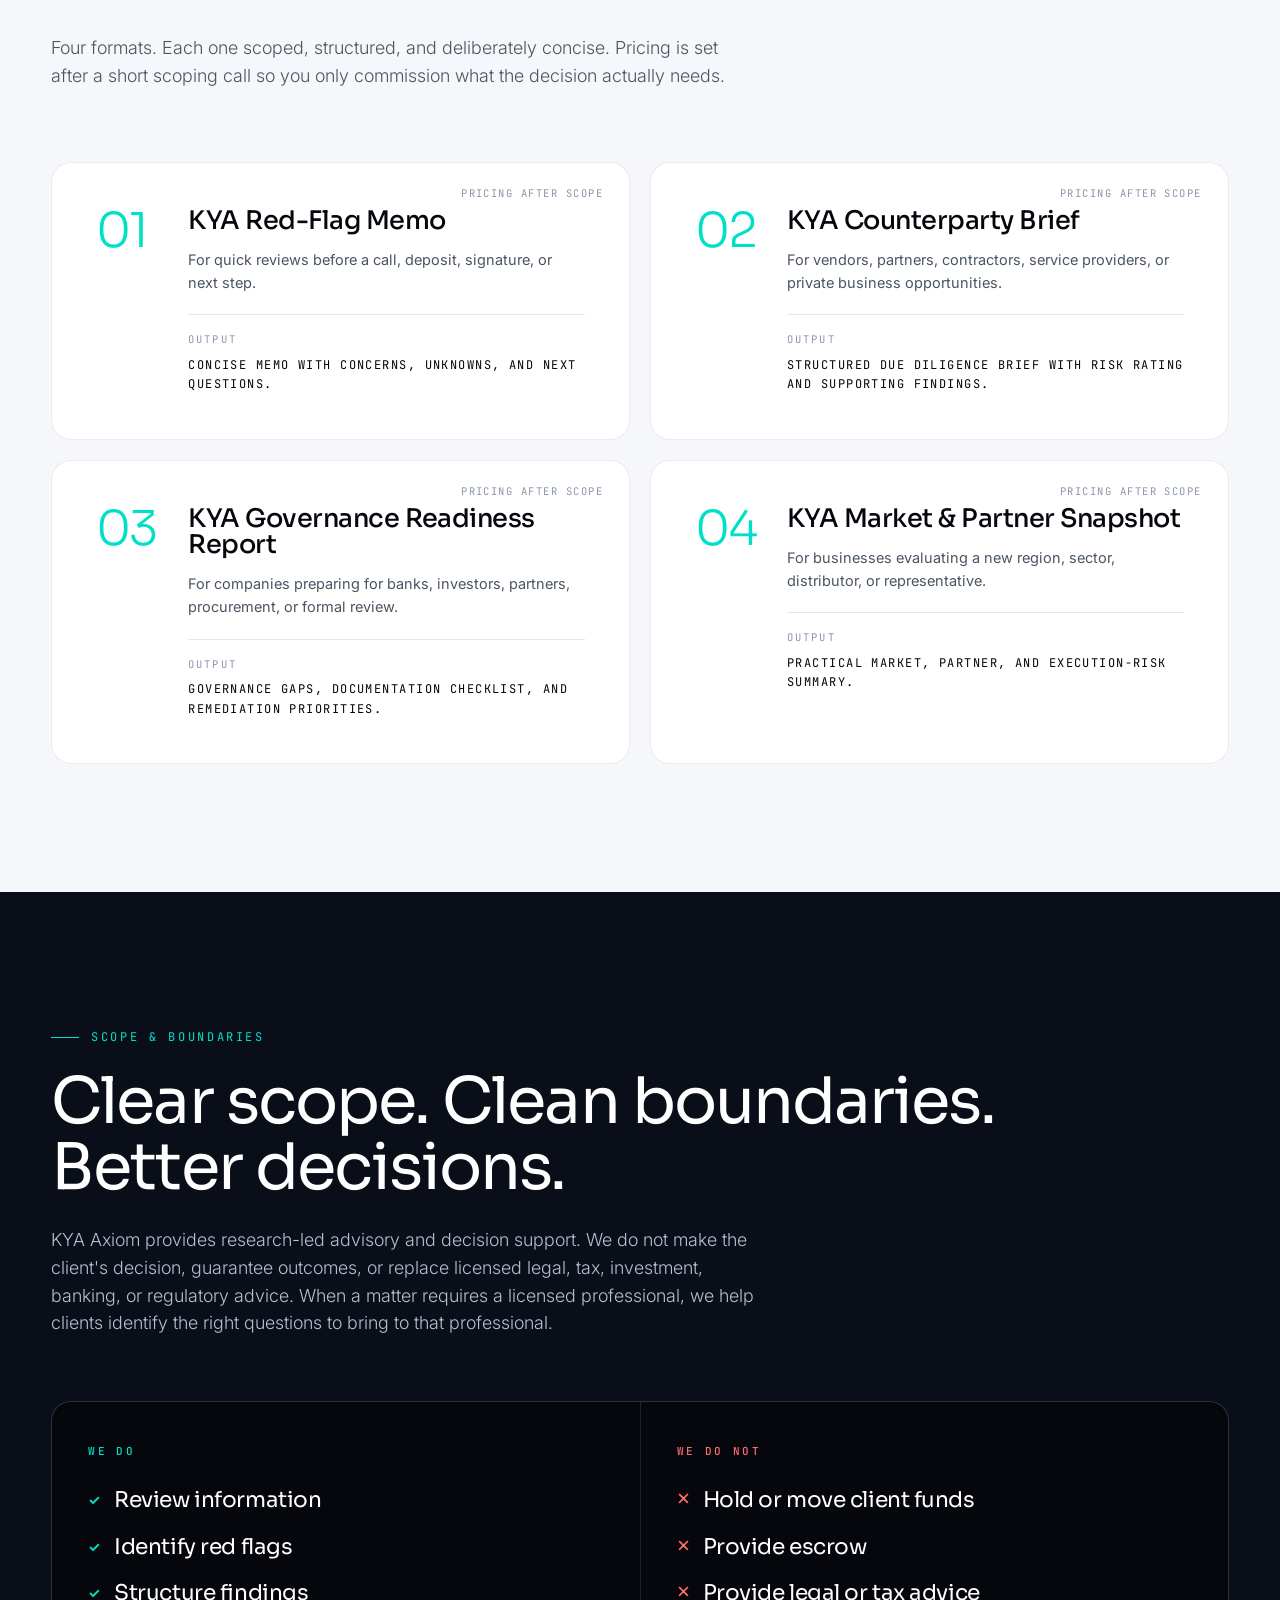
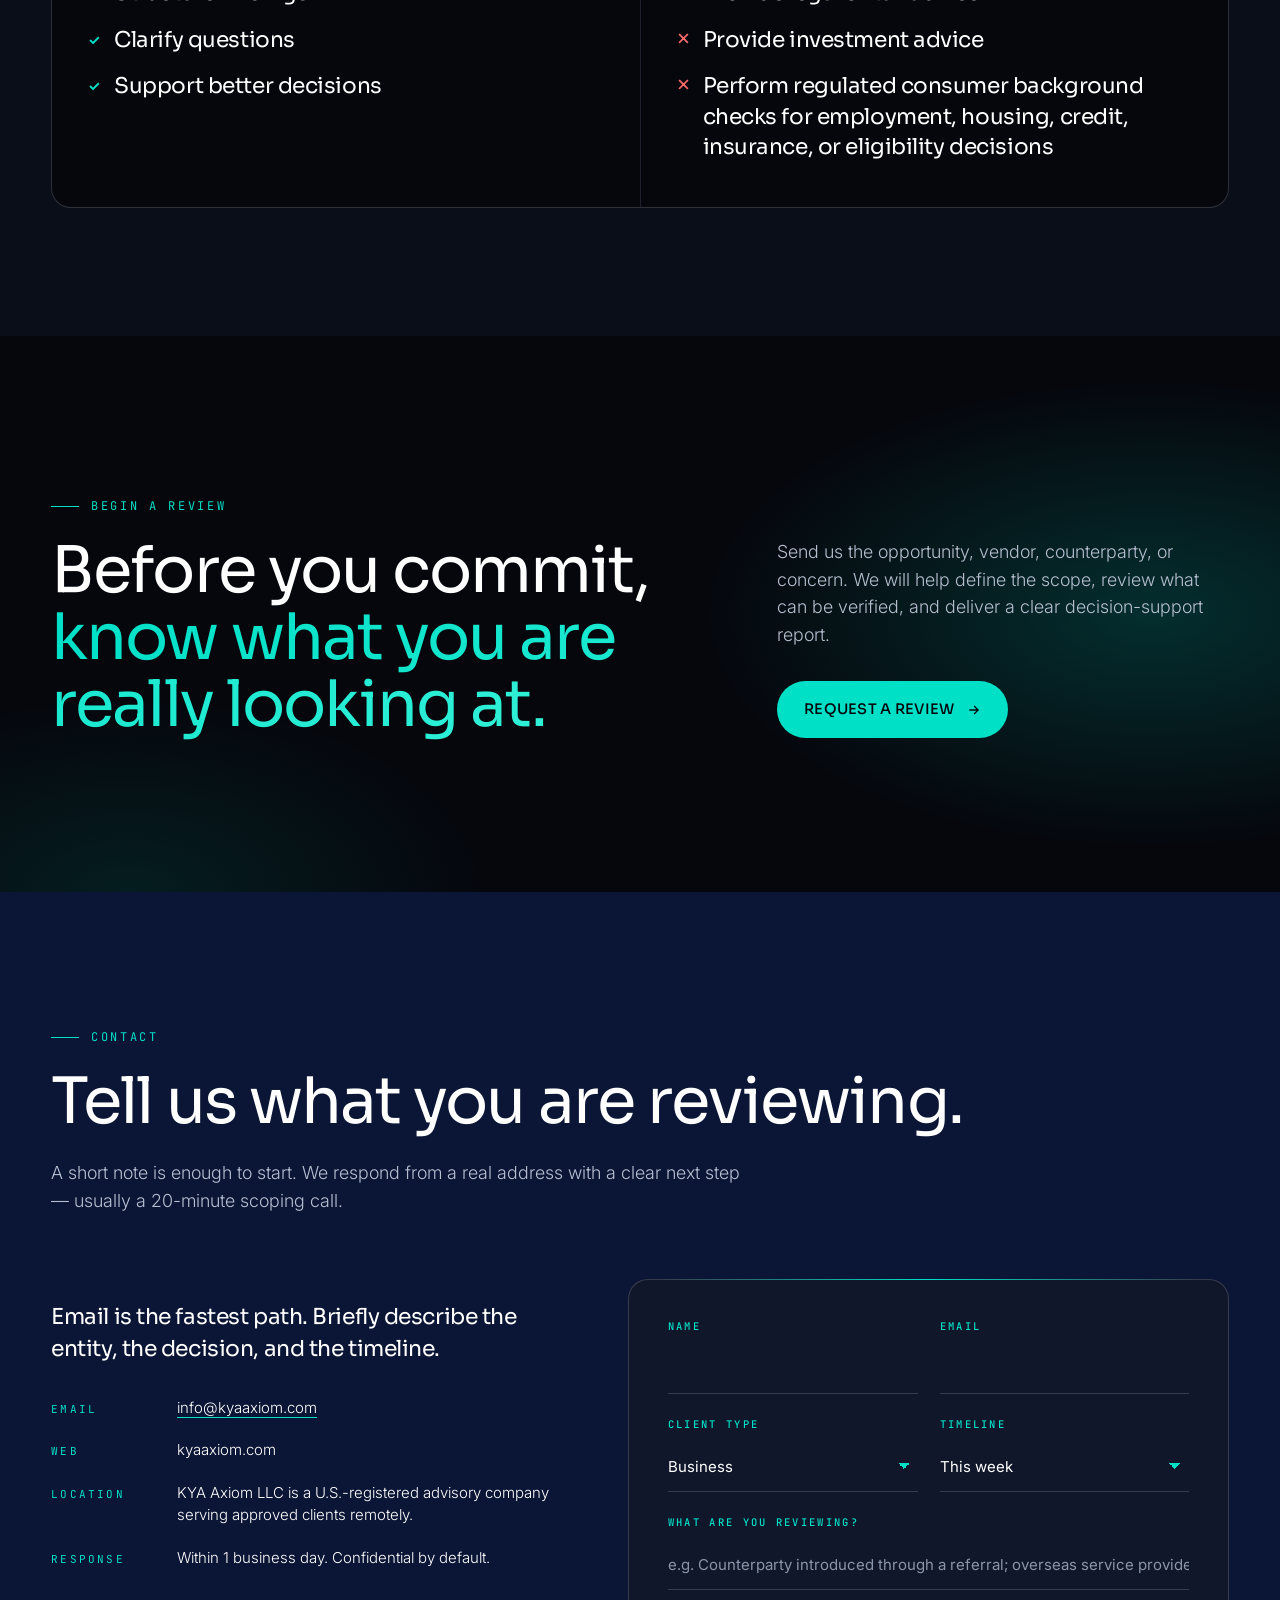
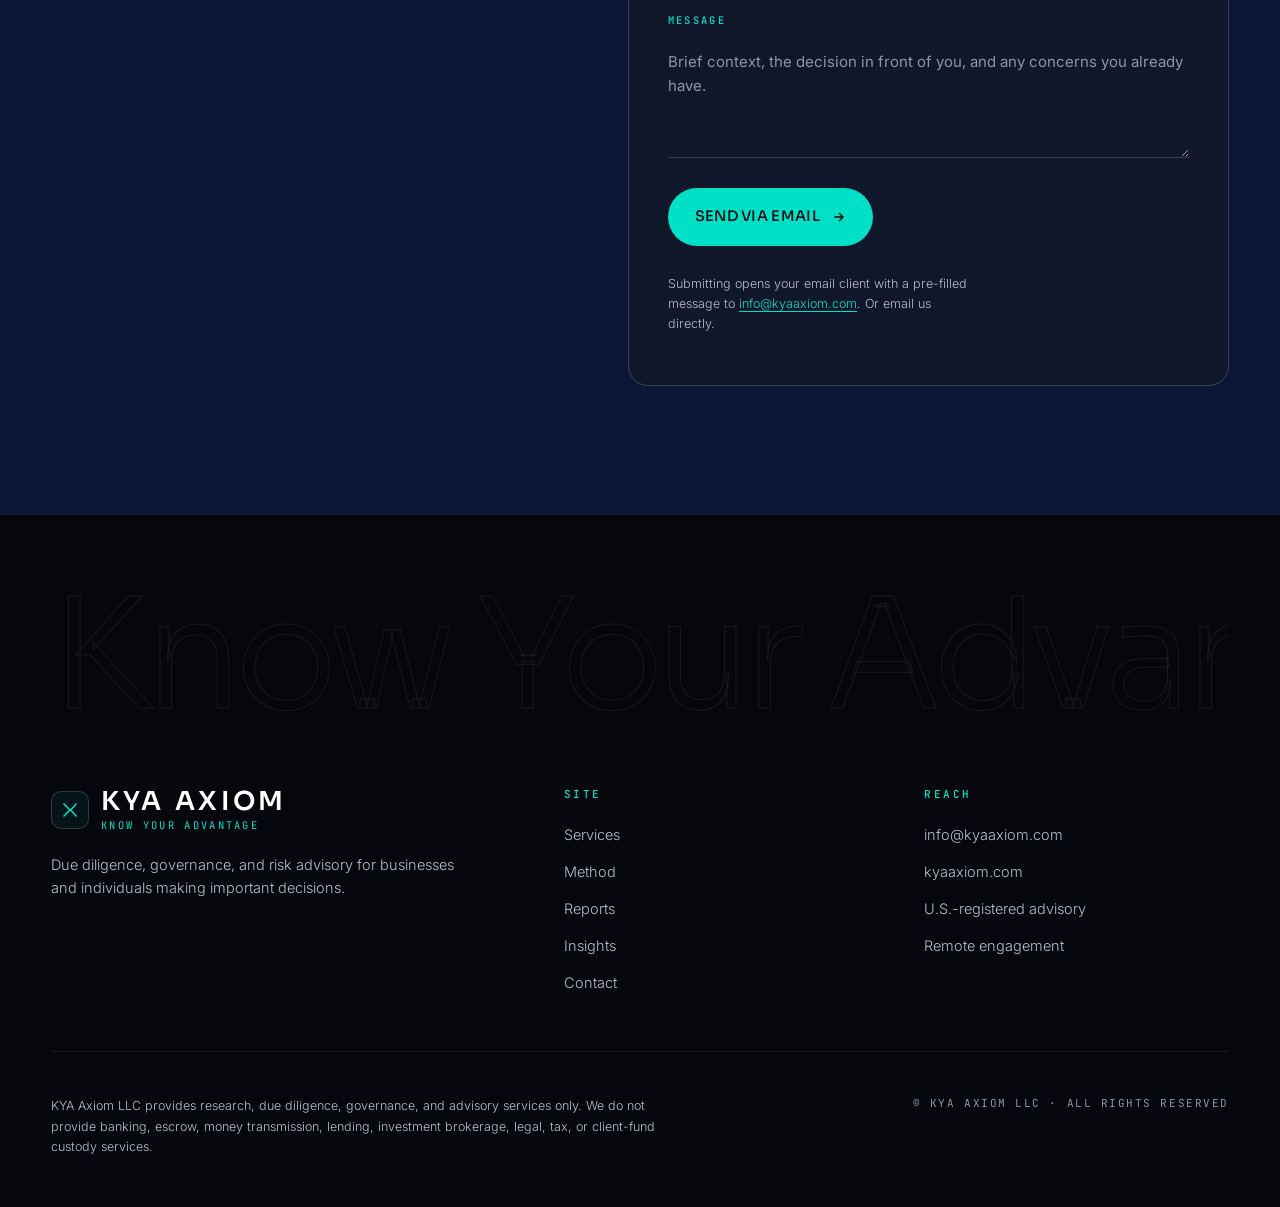
==== commit 8943b82f: "Add files via upload" ====
--- a/index.html
+++ b/index.html
@@ -1255,6 +1255,7 @@
       <a href="#services">Services</a>
       <a href="#method">Method</a>
       <a href="#reports">Reports</a>
+      <a href="insights.html">Insights</a>
       <a href="#contact">Contact</a>
     </nav>
 
@@ -1274,6 +1275,7 @@
   <a href="#services">Services</a>
   <a href="#method">Method</a>
   <a href="#reports">Reports</a>
+  <a href="insights.html">Insights</a>
   <a href="#contact">Contact</a>
   <a href="#contact" class="btn btn--primary">Request a Review</a>
   <div class="drawer__meta">info@kyaaxiom.com</div>
@@ -1321,8 +1323,9 @@
 
     <div class="container hero__inner">
       <div class="hero__content">
-        <div class="">
-
+        <div class="hero__kicker">
+          <span class="dot" aria-hidden="true"></span>
+          <span>Independent due diligence &amp; advisory</span>
         </div>
 
         <h1 class="hero__headline">
@@ -1859,6 +1862,7 @@
           <li><a href="#services">Services</a></li>
           <li><a href="#method">Method</a></li>
           <li><a href="#reports">Reports</a></li>
+          <li><a href="insights.html">Insights</a></li>
           <li><a href="#contact">Contact</a></li>
         </ul>
       </div>
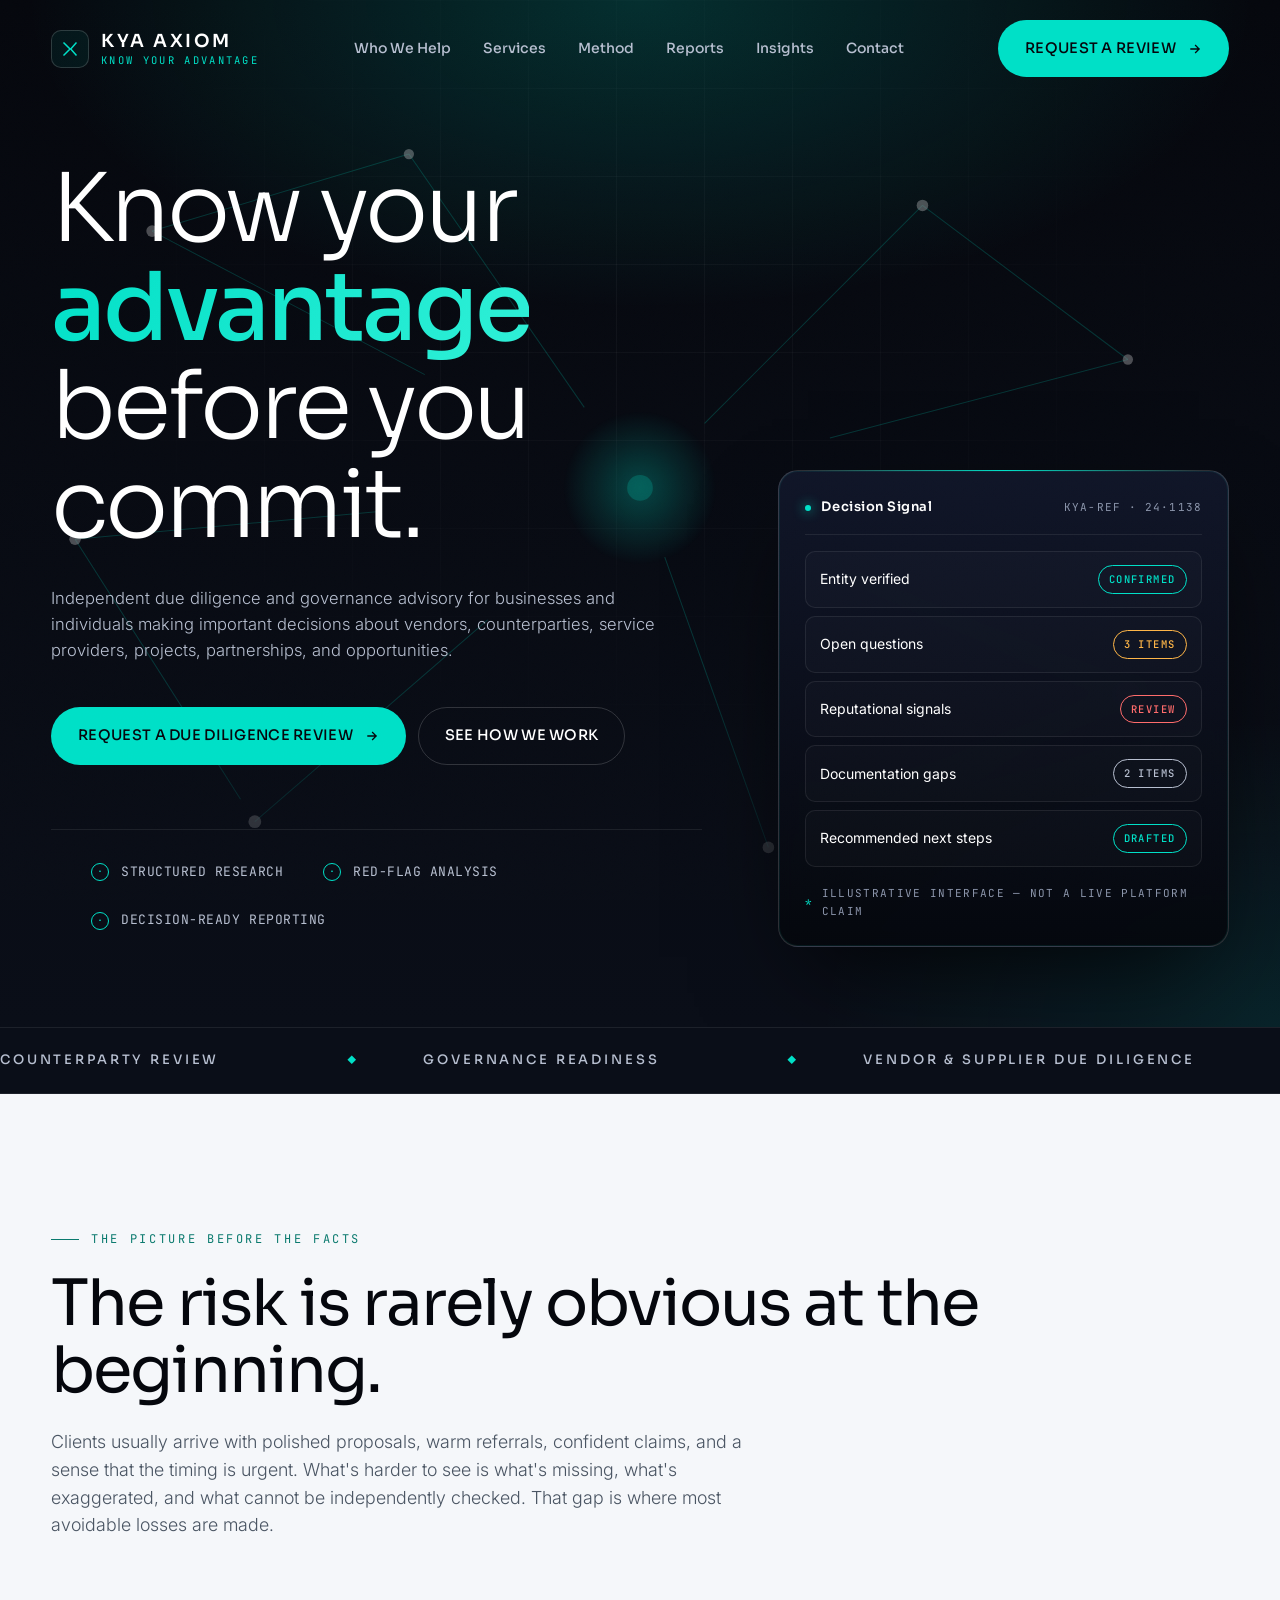
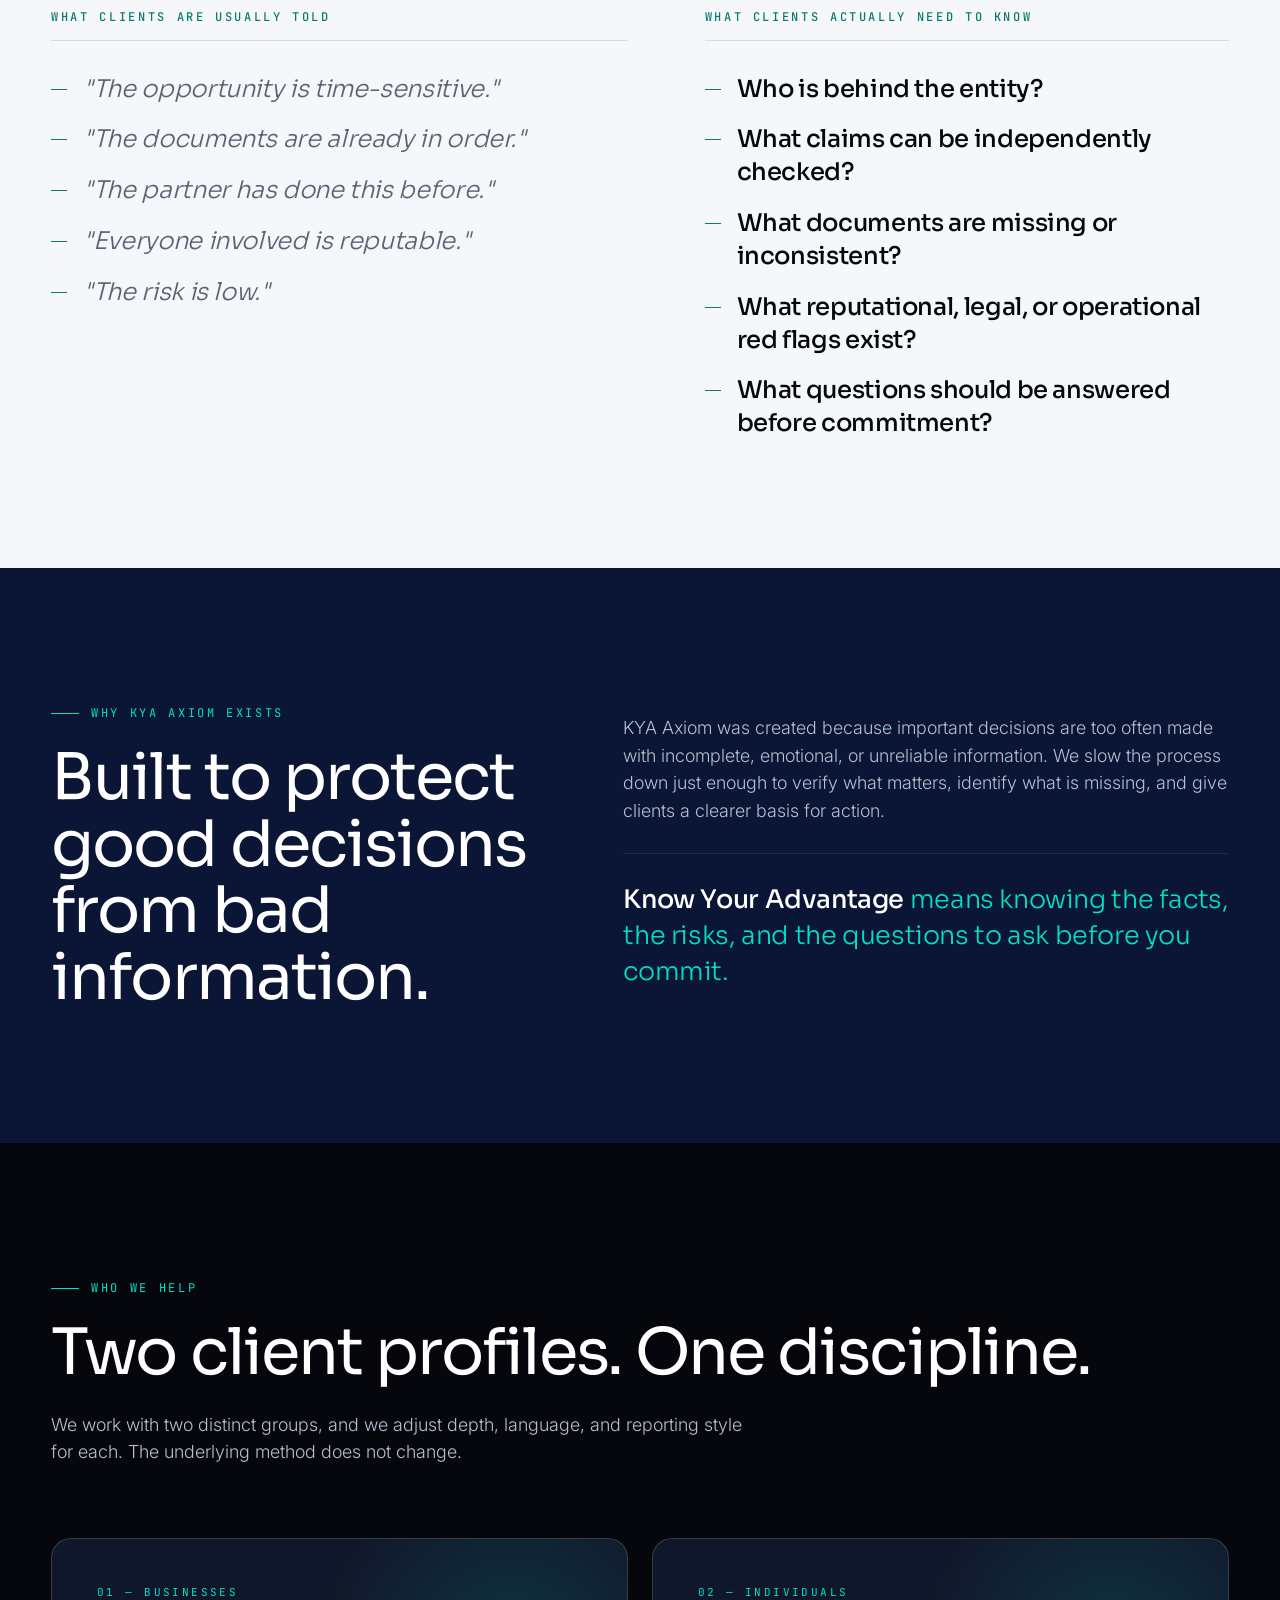
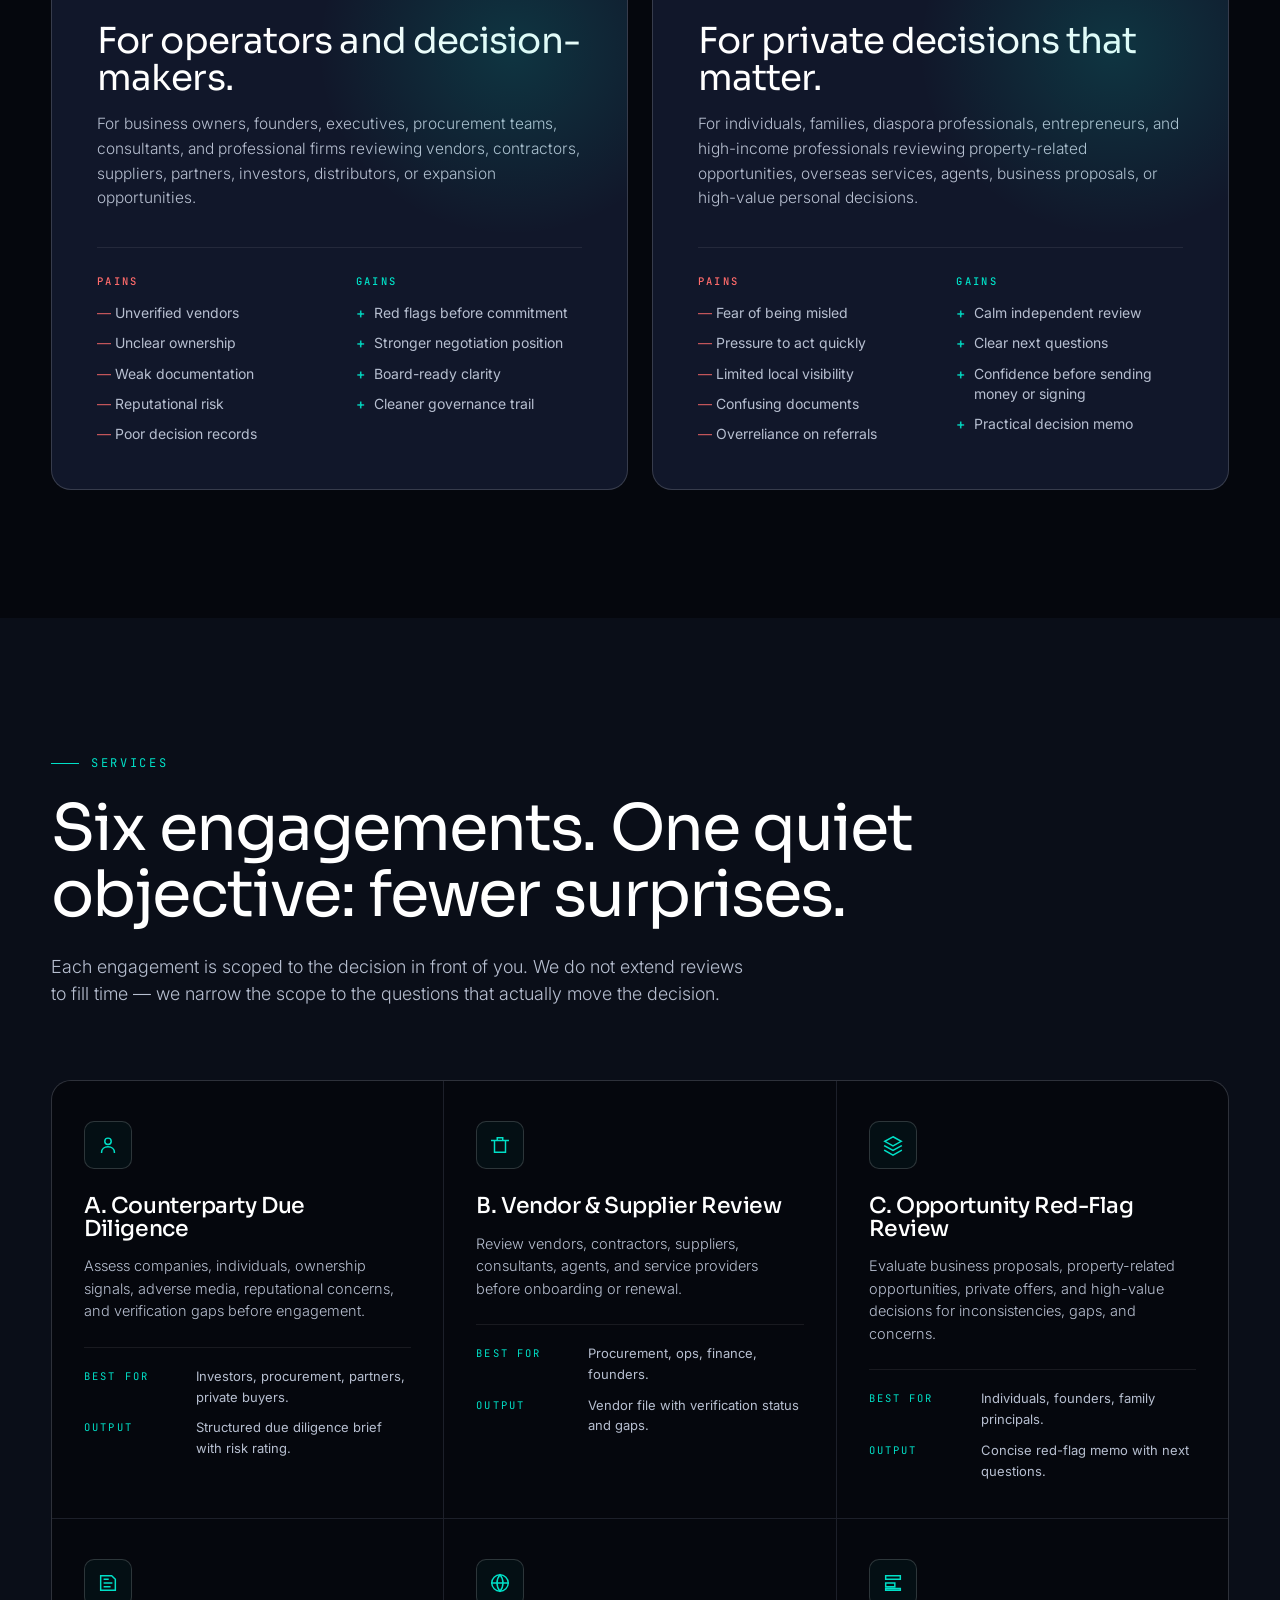
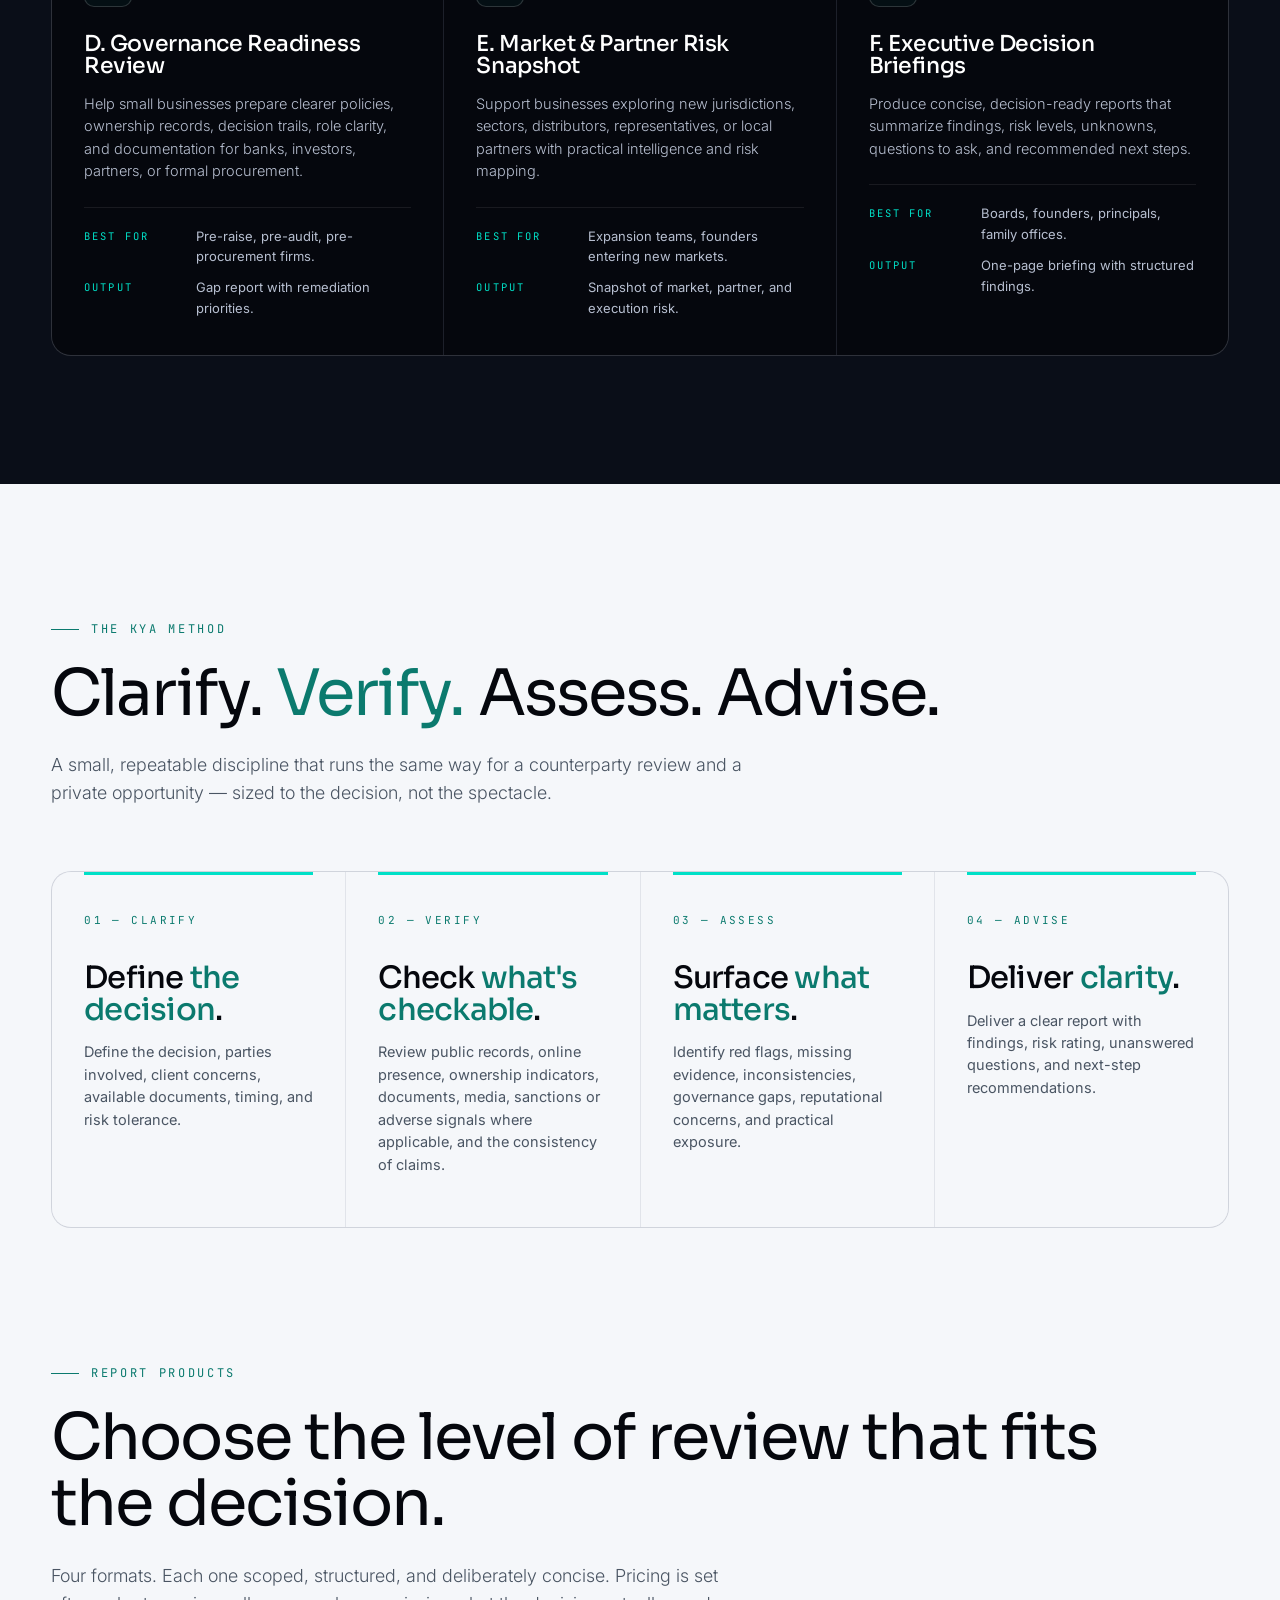
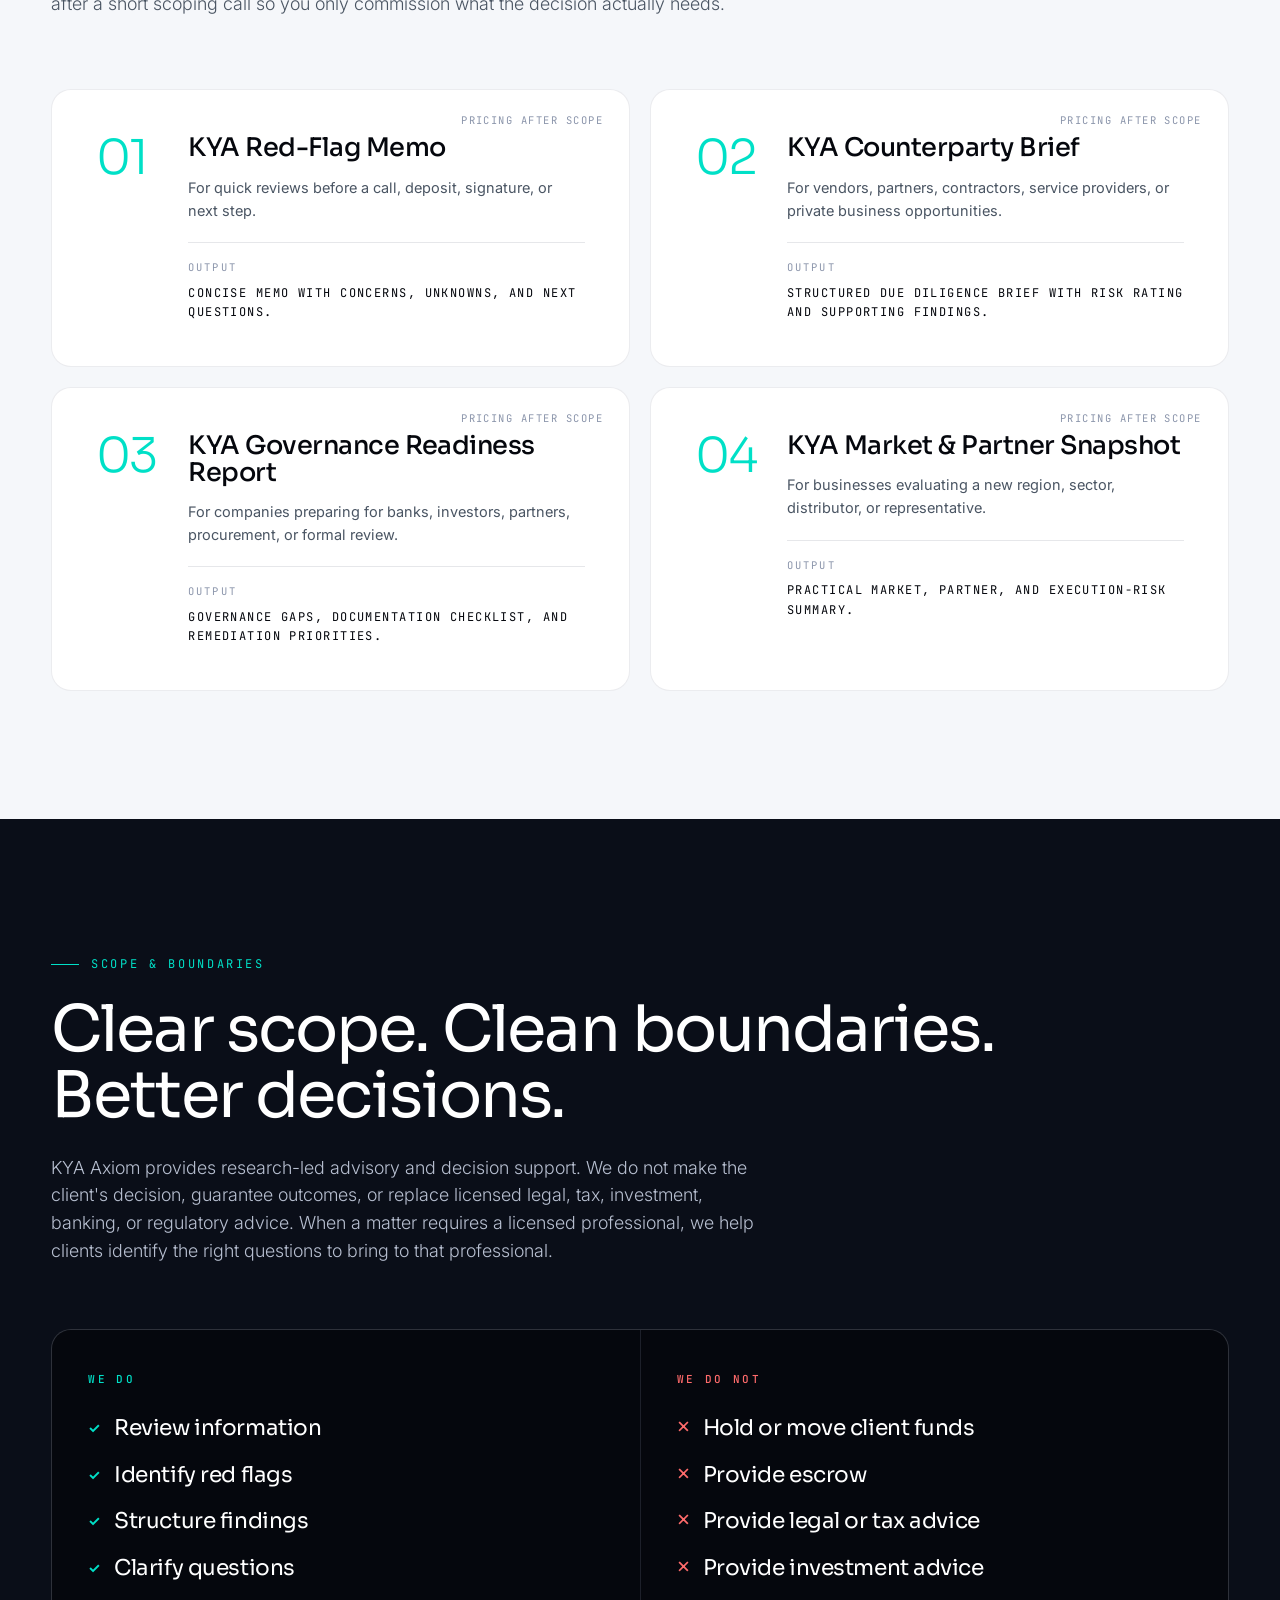
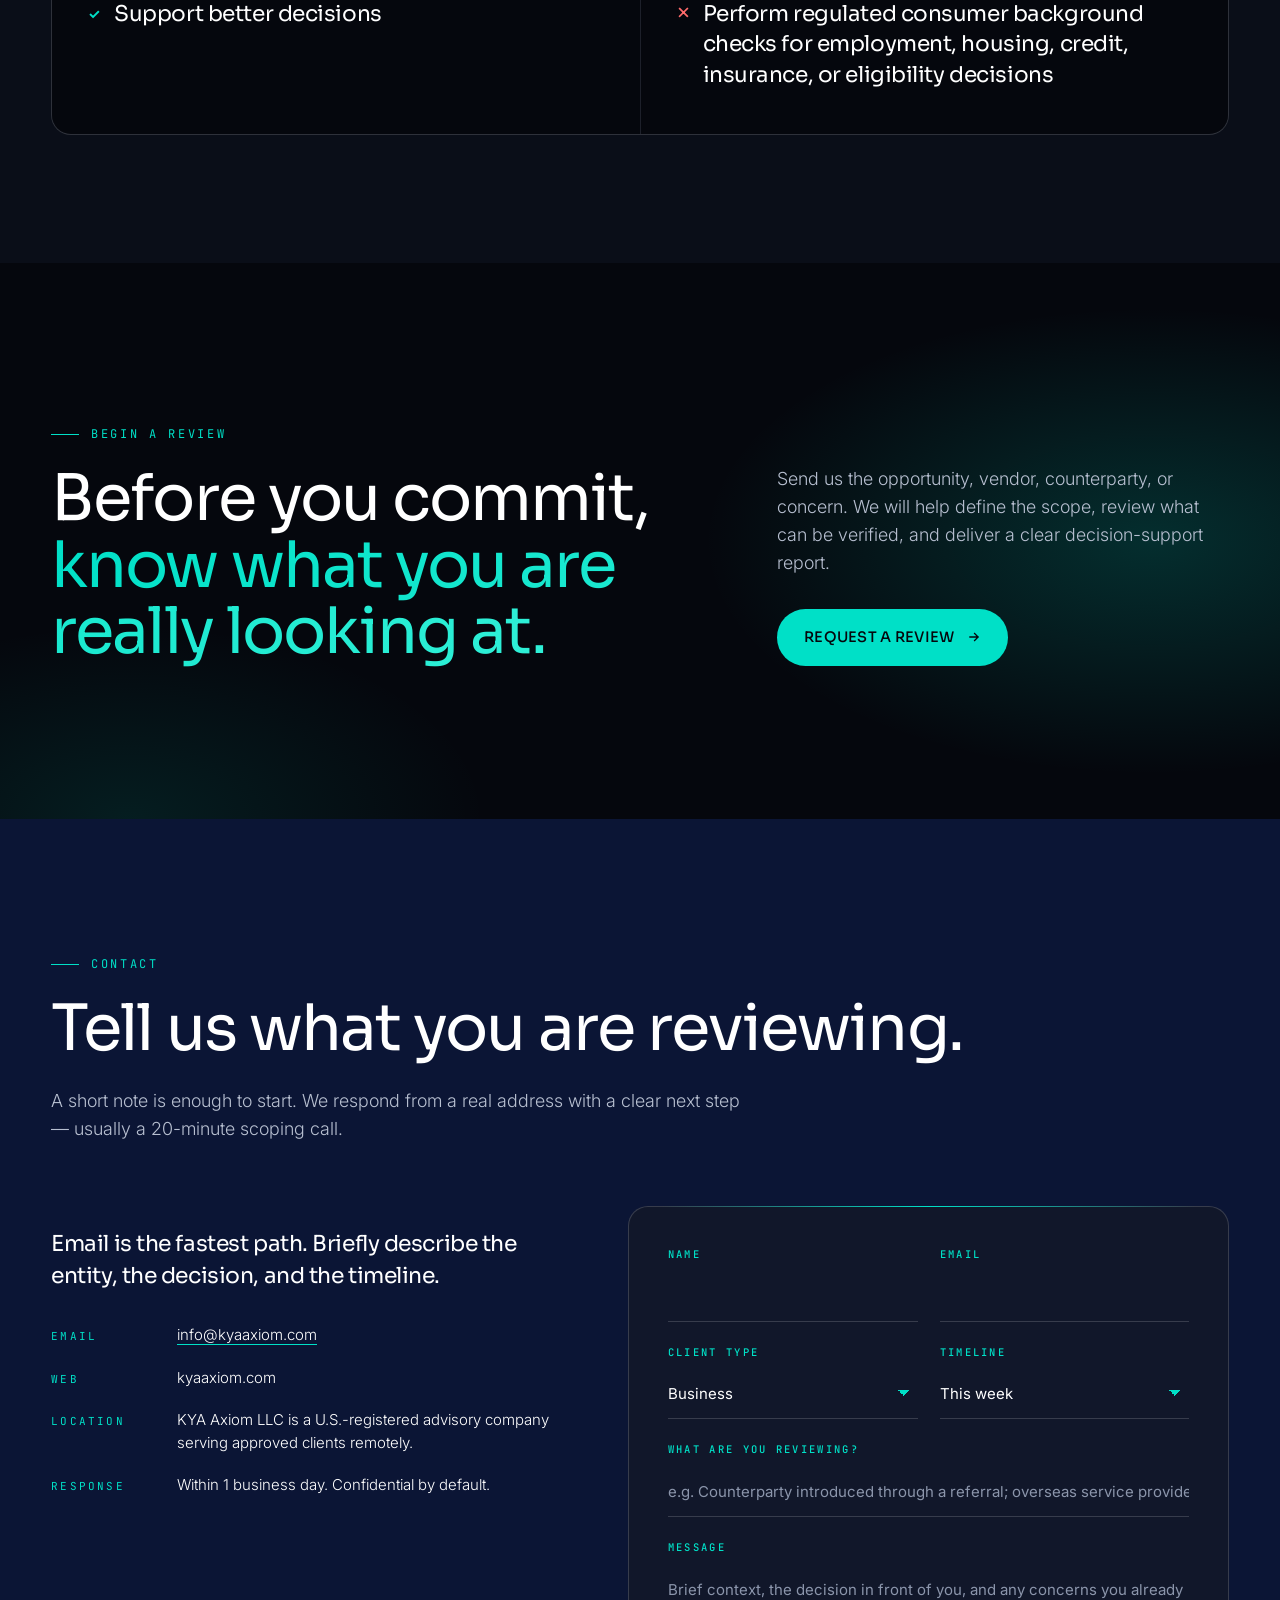
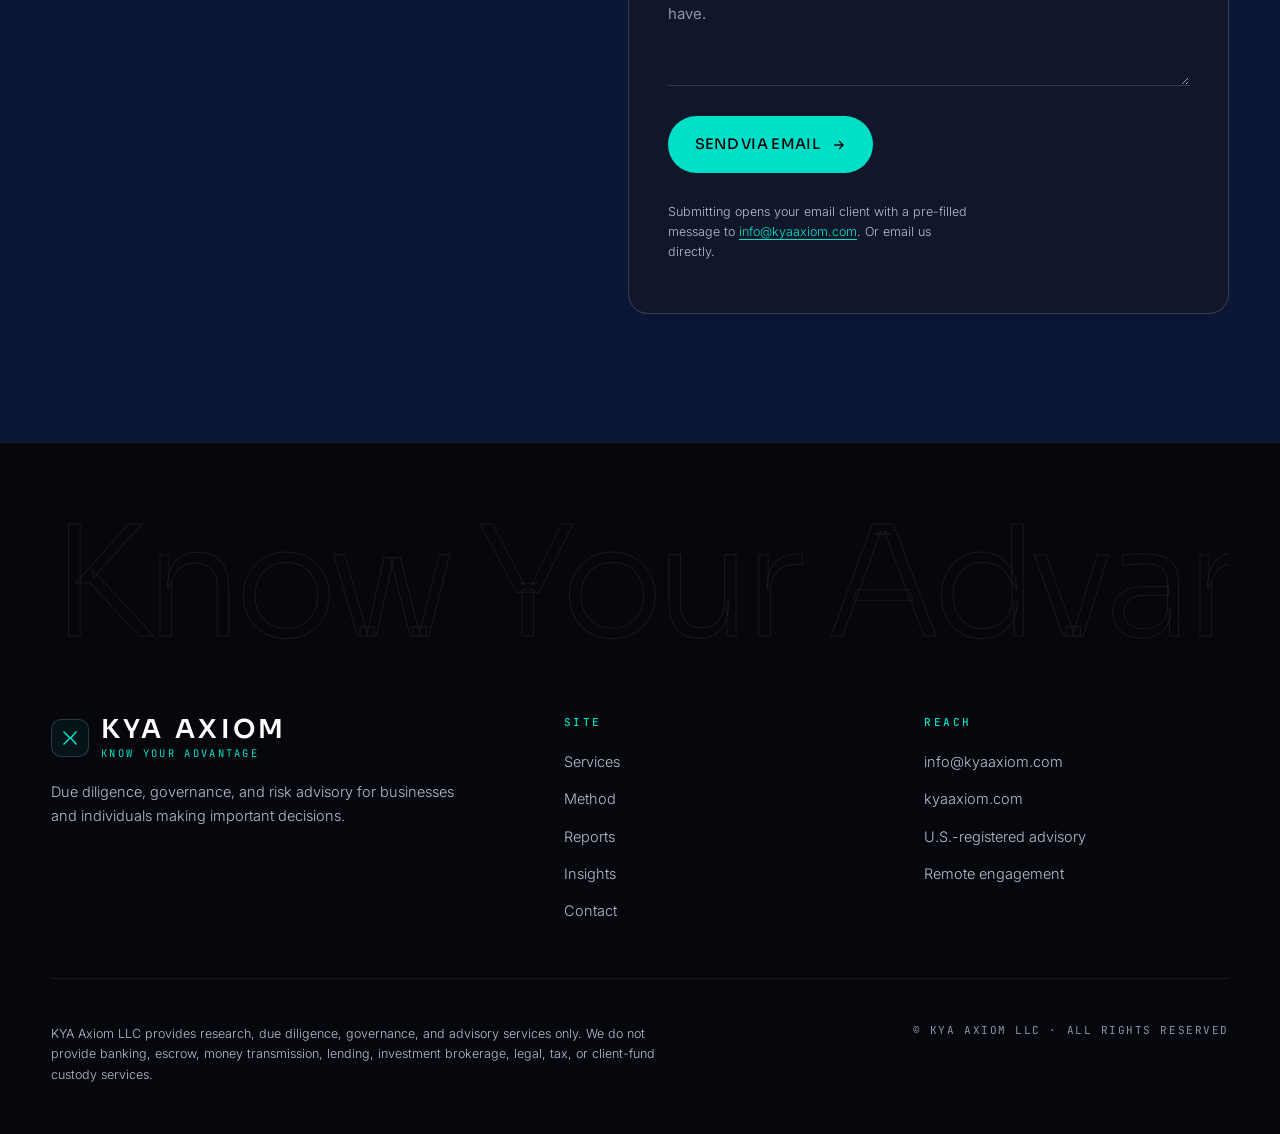
==== commit bec5602a: "Remove hero kicker content from index.html" ====
--- a/index.html
+++ b/index.html
@@ -1323,9 +1323,9 @@
 
     <div class="container hero__inner">
       <div class="hero__content">
-        <div class="hero__kicker">
+        <div class="">
           <span class="dot" aria-hidden="true"></span>
-          <span>Independent due diligence &amp; advisory</span>
+          
         </div>
 
         <h1 class="hero__headline">
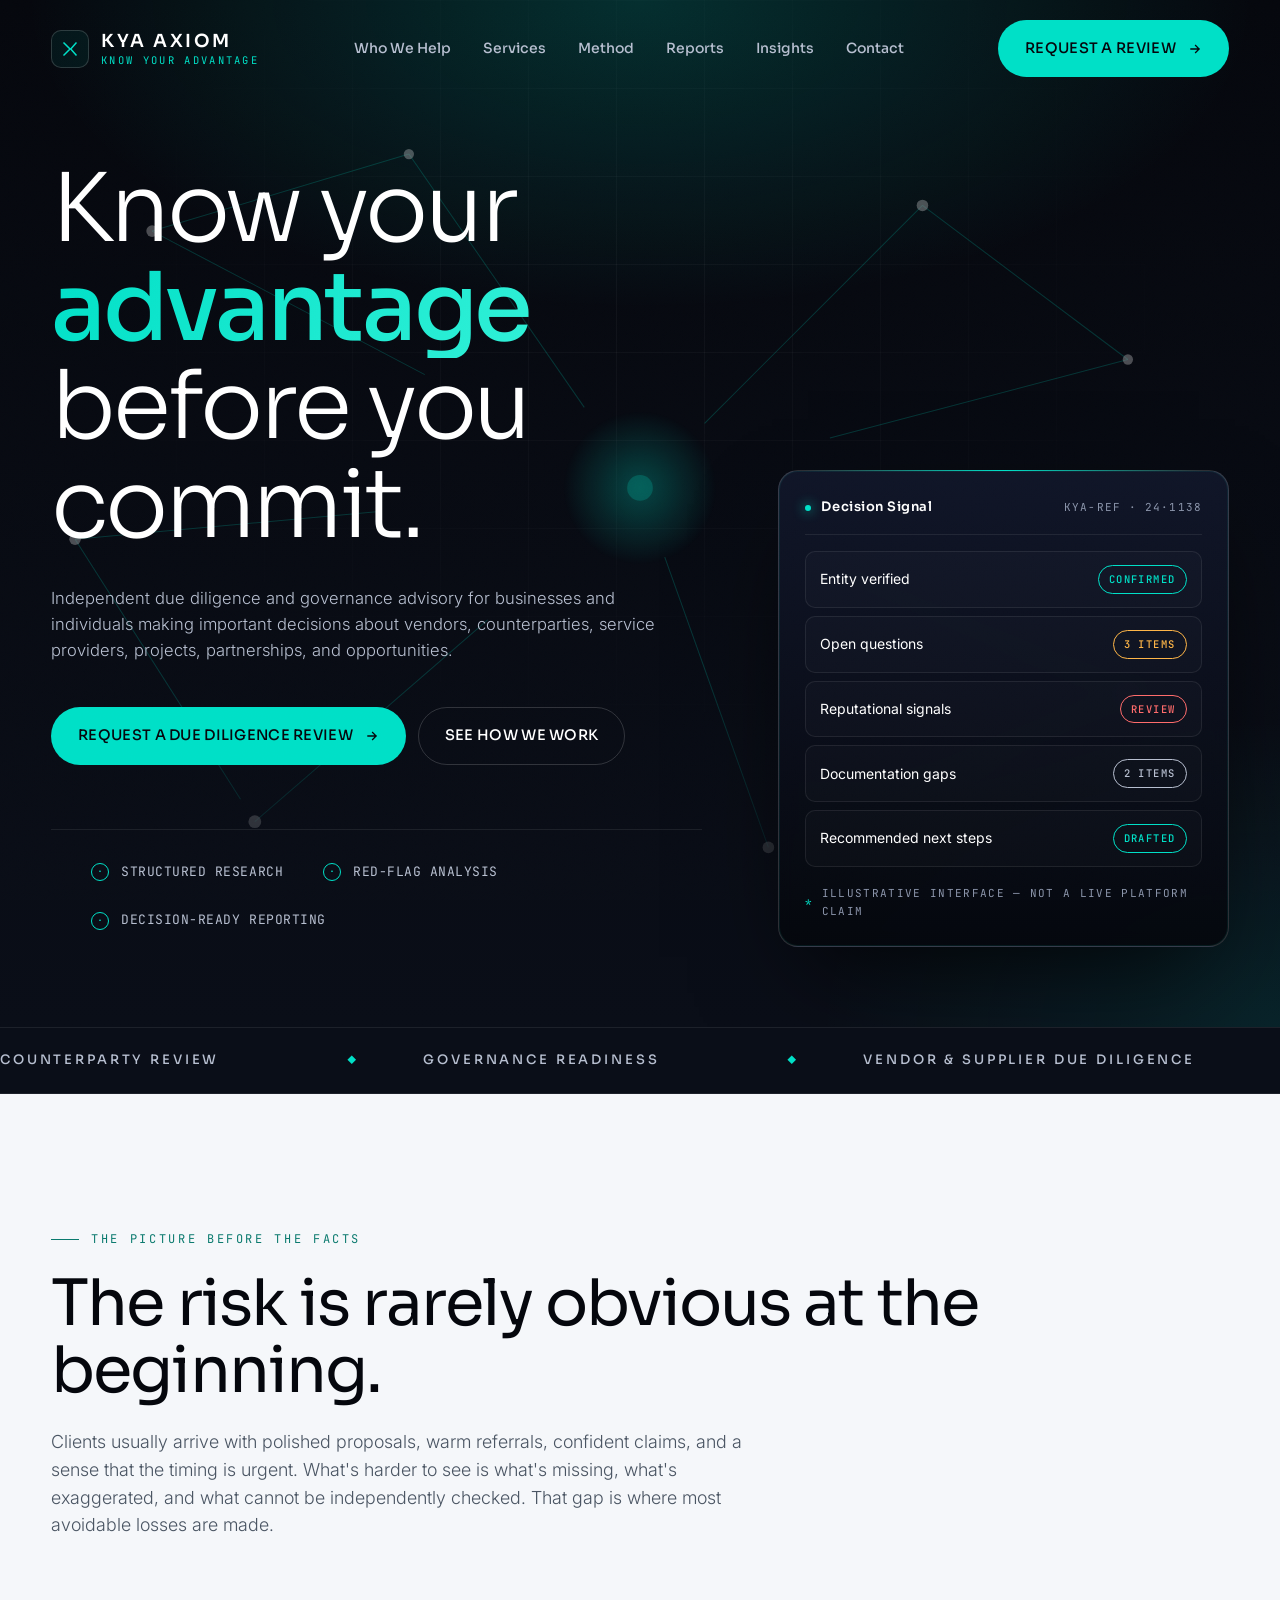
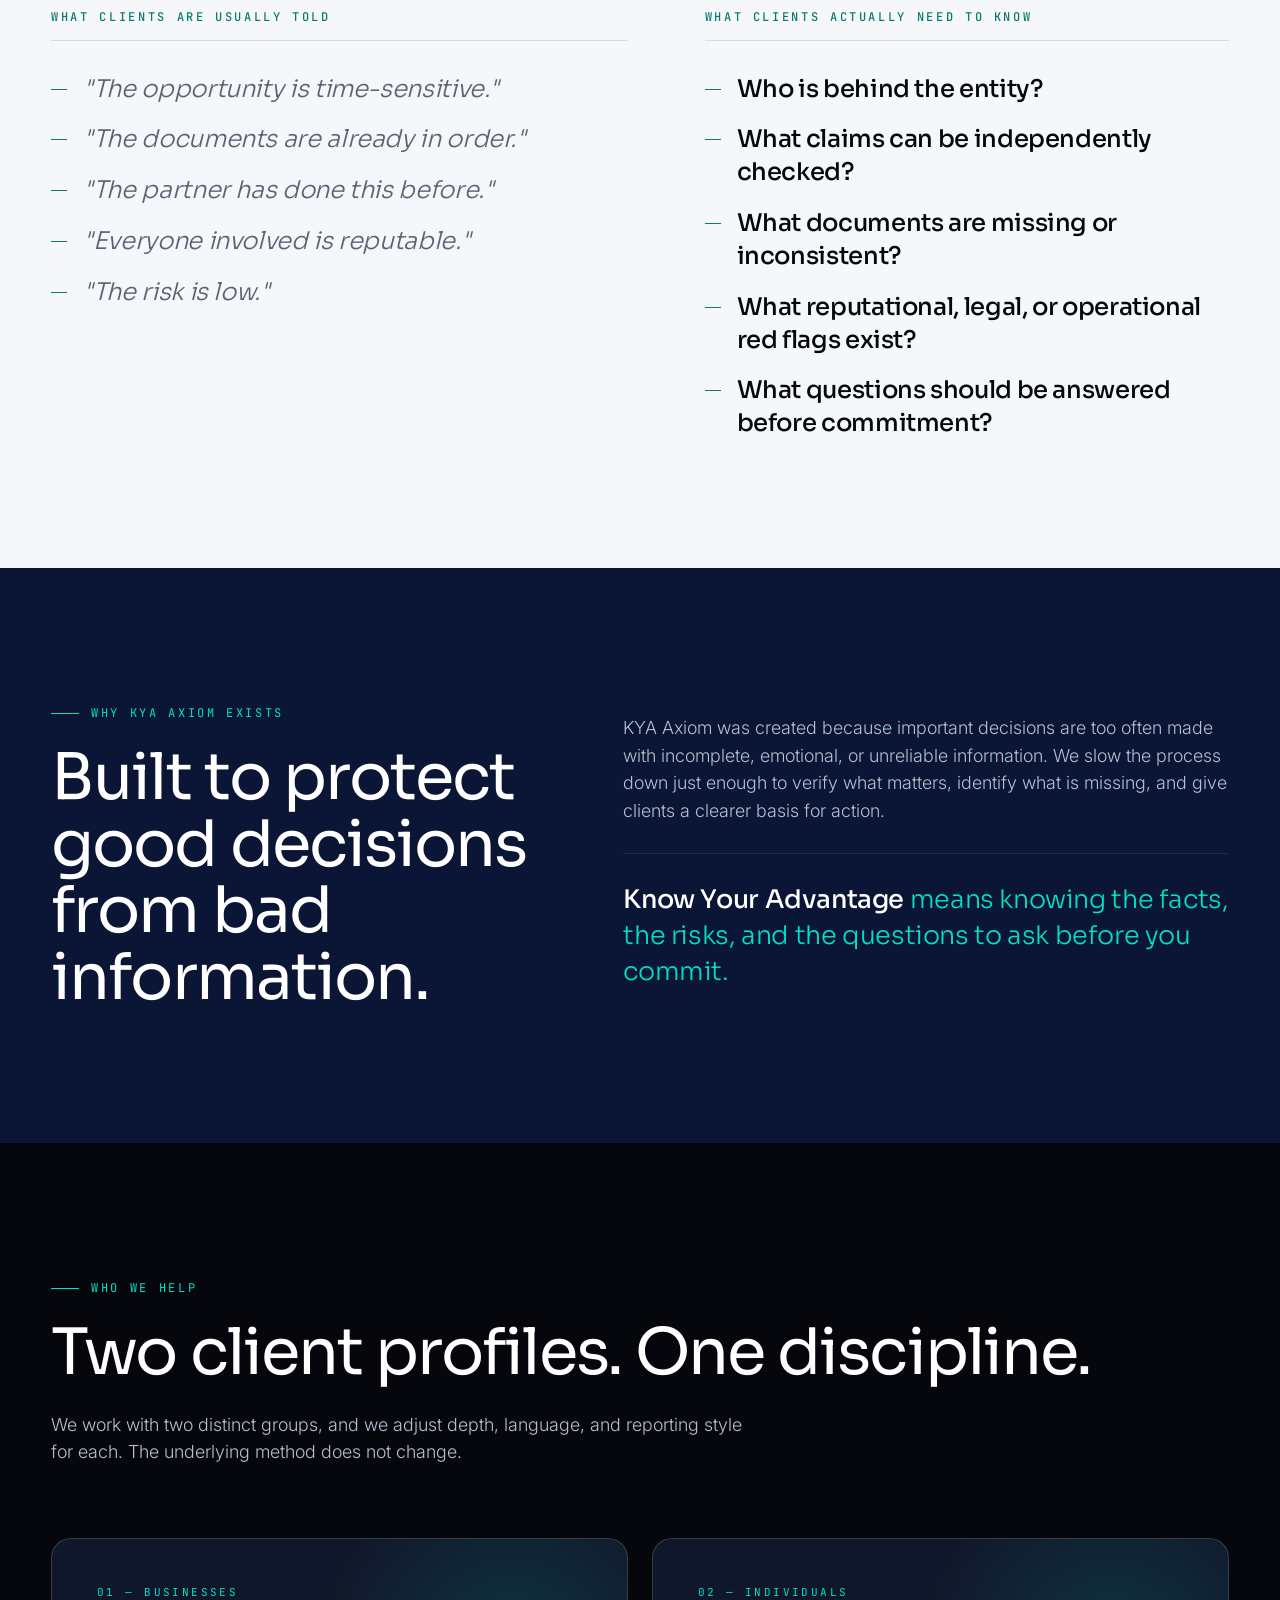
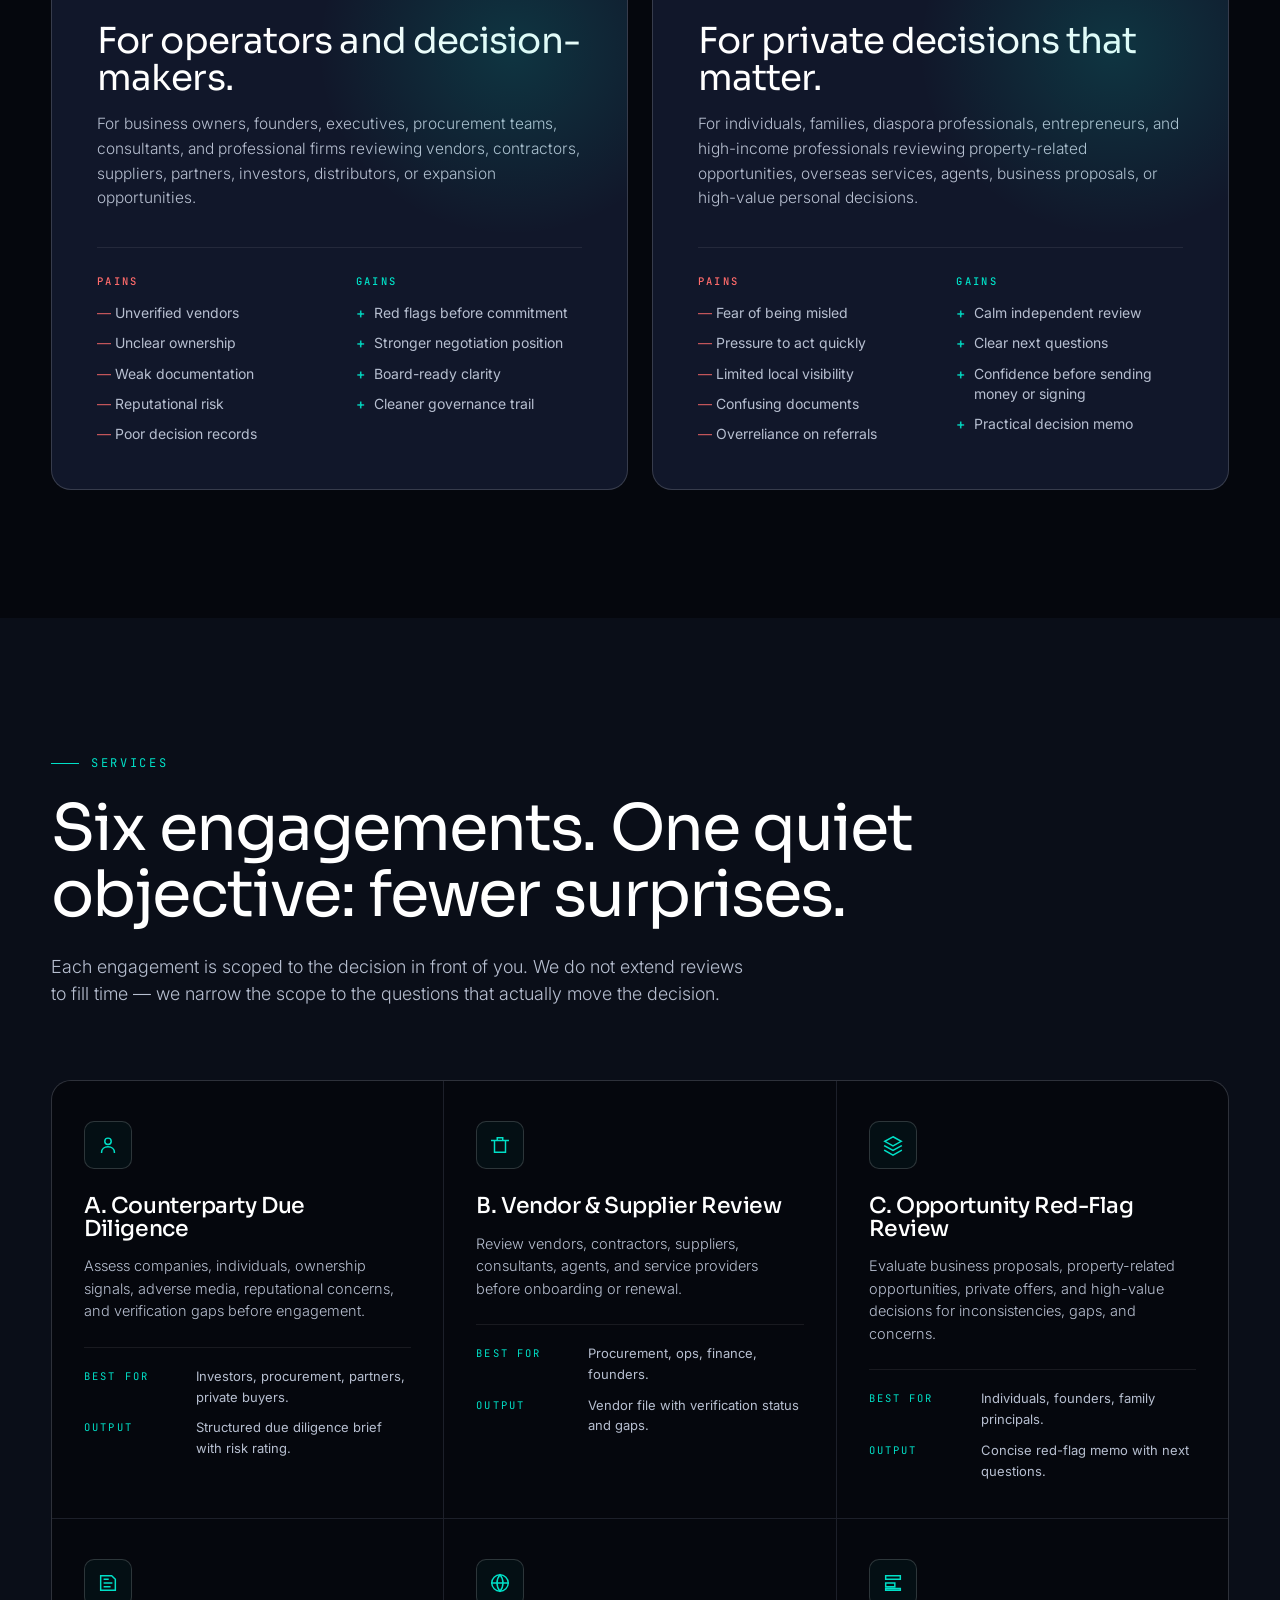
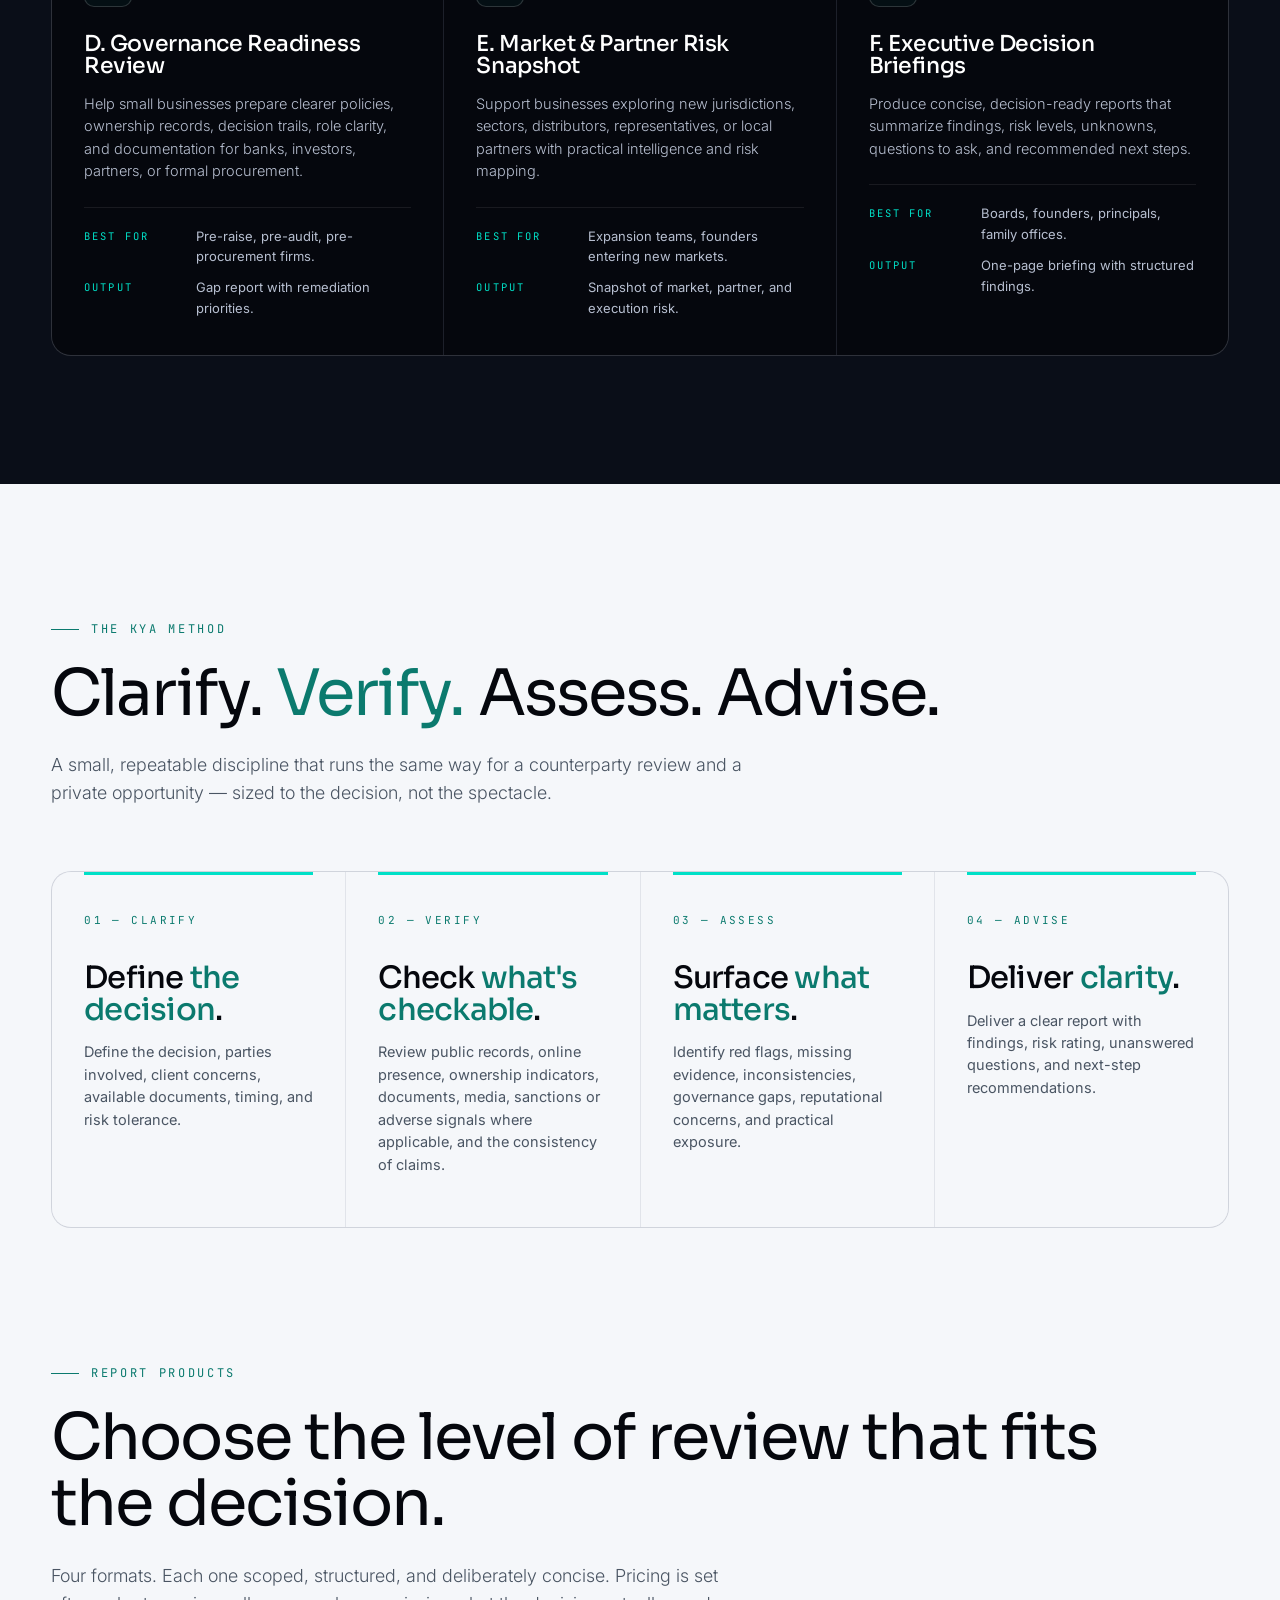
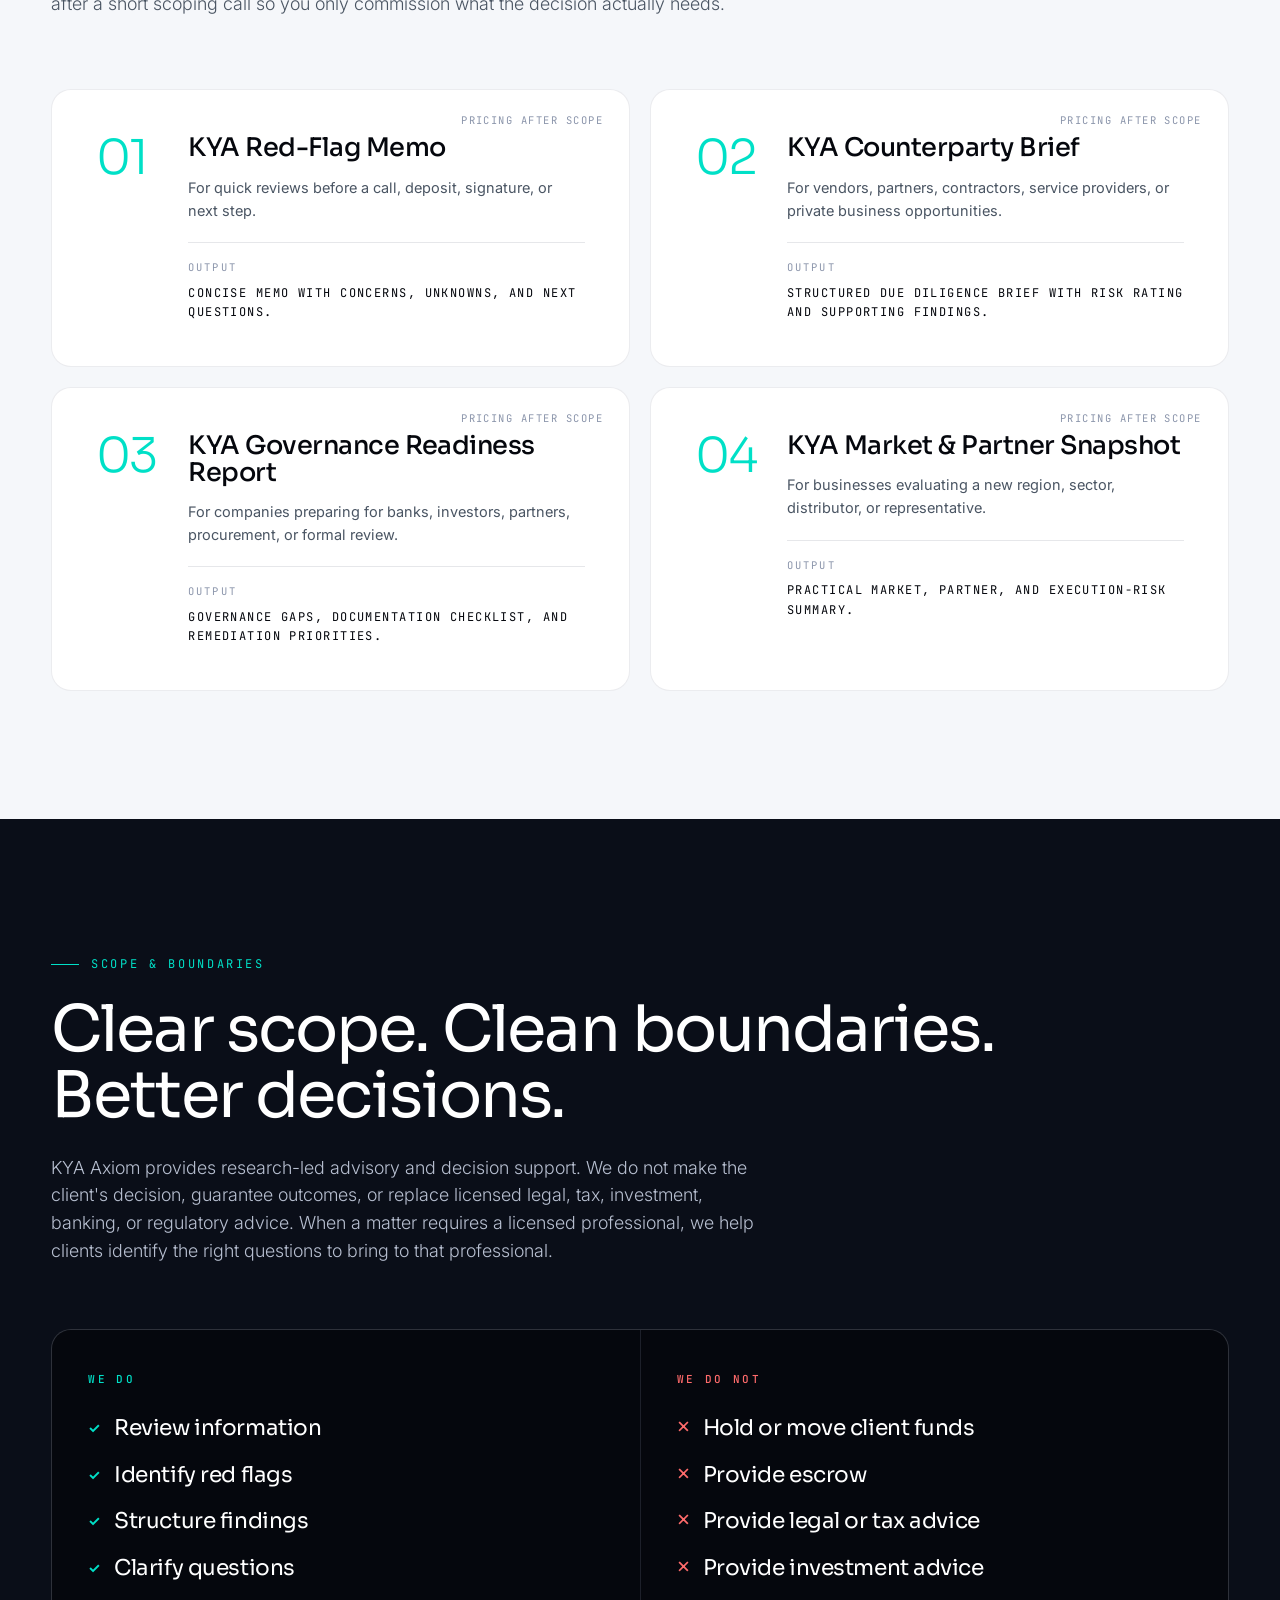
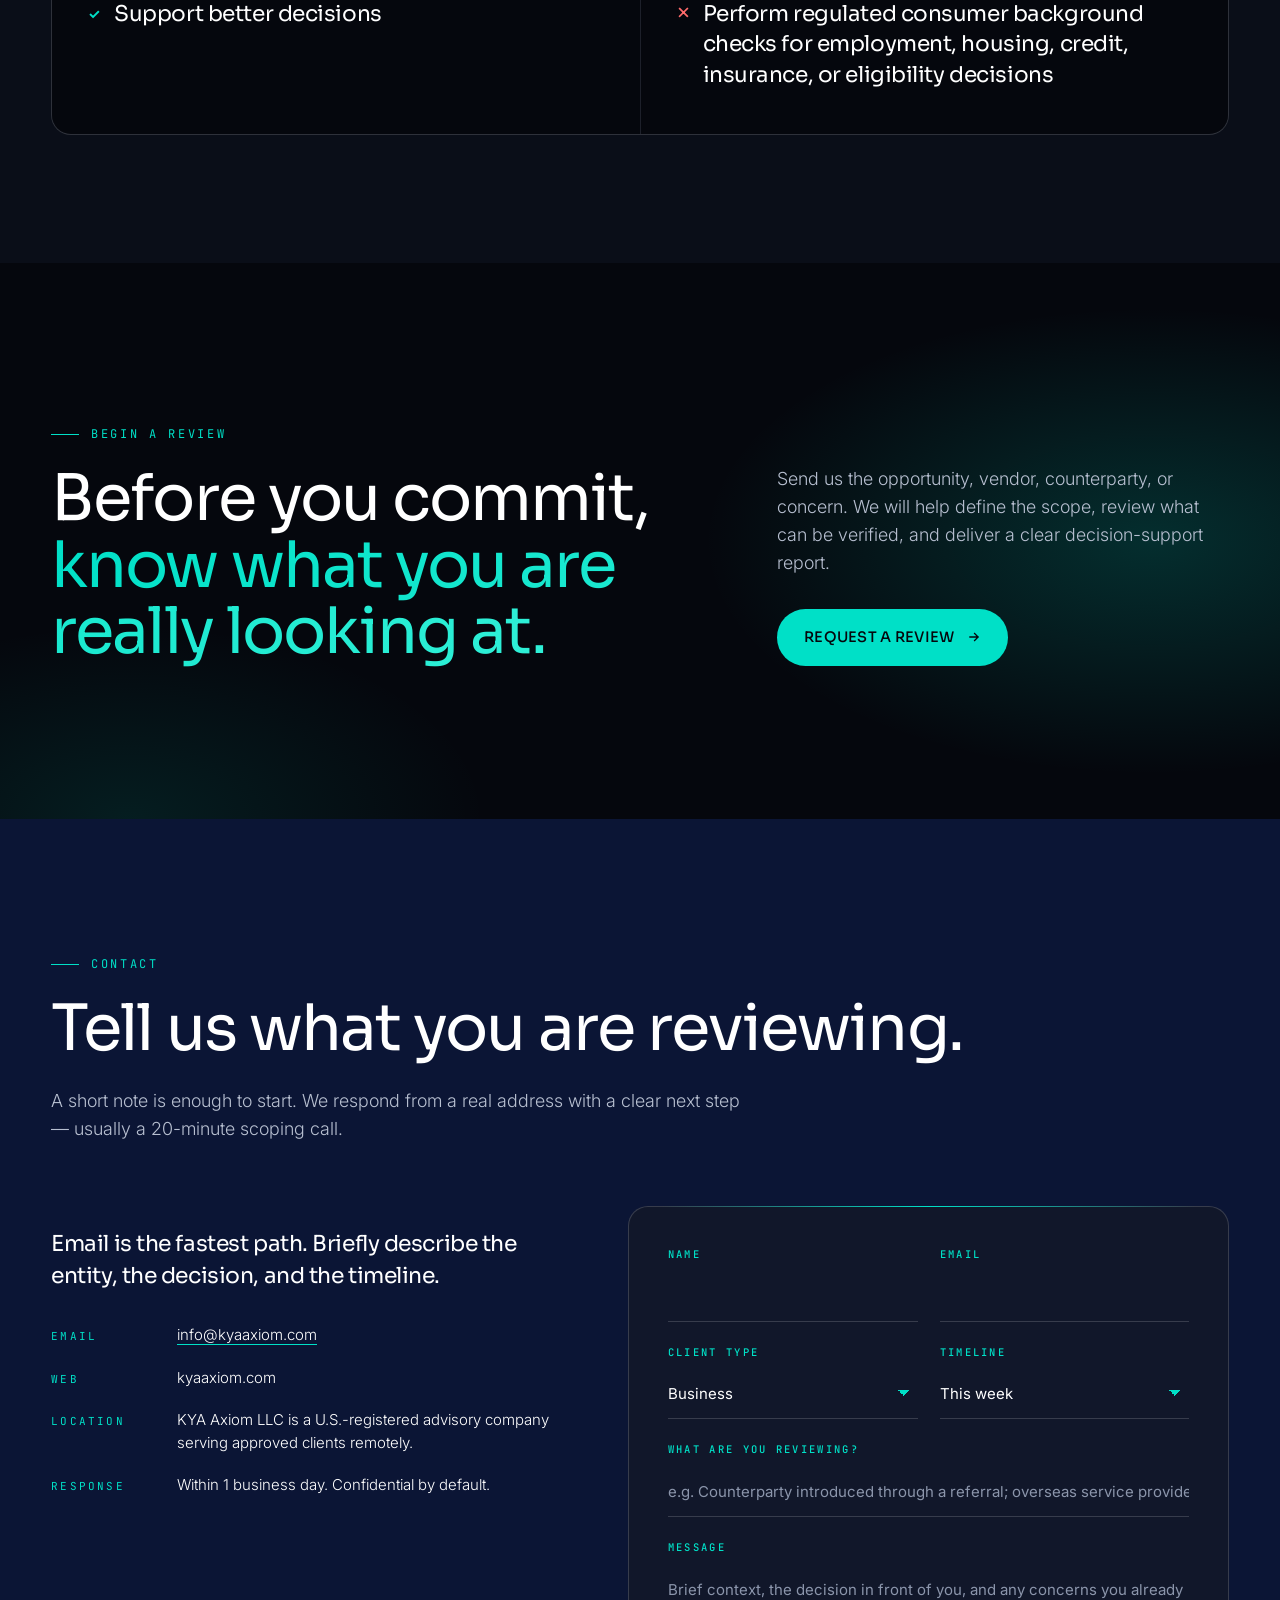
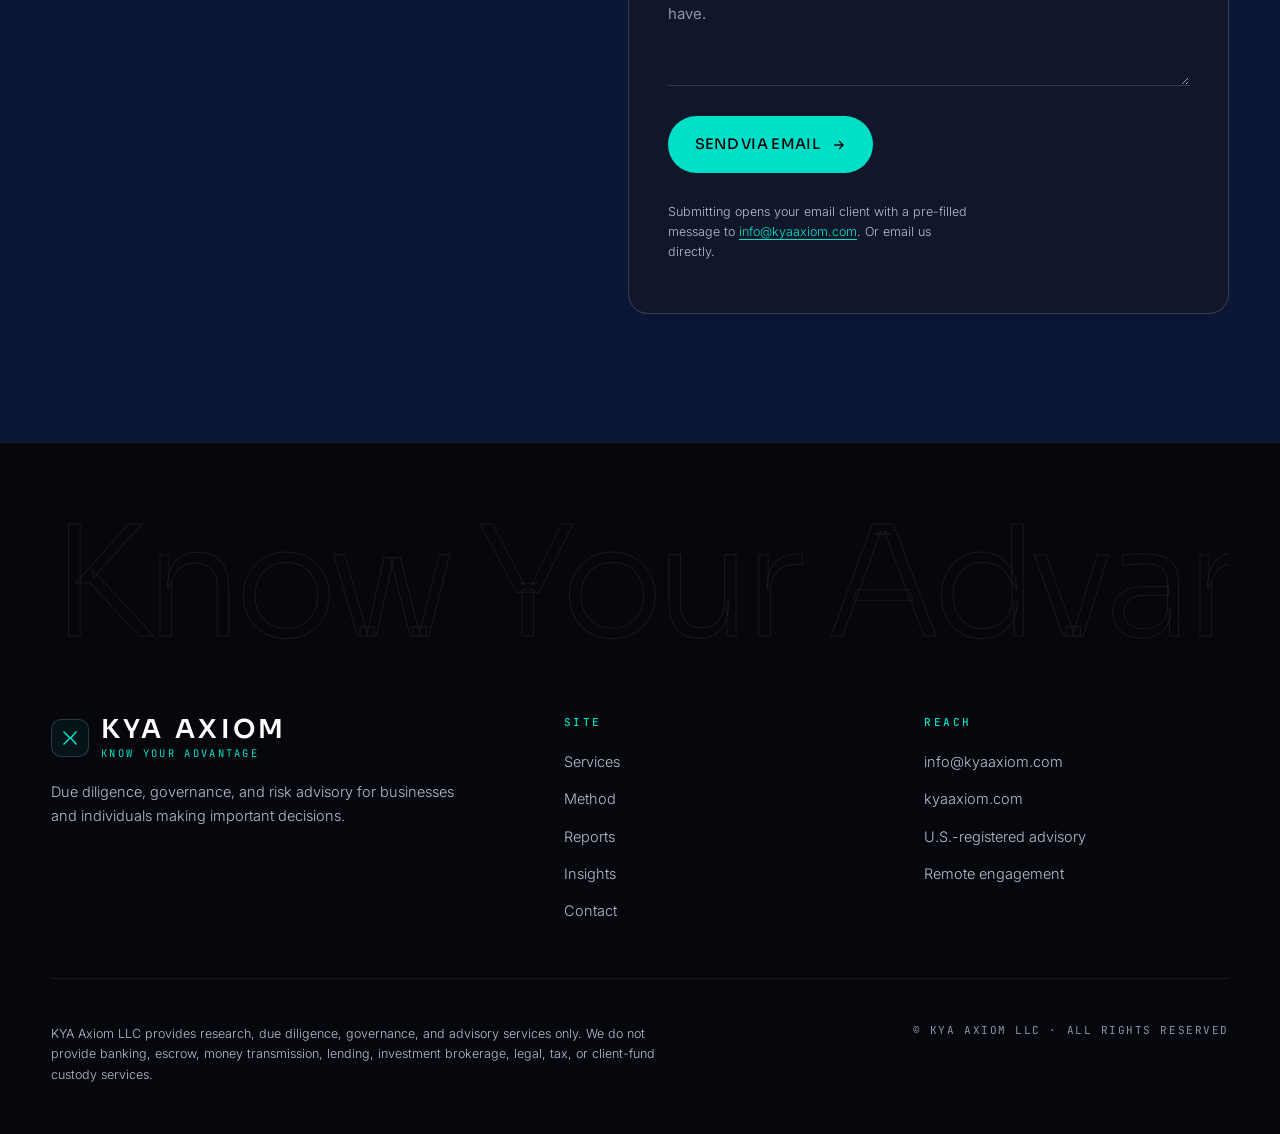
==== commit 38db2f72: "Implement word rotator in hero headline Added a word rotator feature to the hero headline for dynami" ====
--- a/index.html
+++ b/index.html
@@ -1230,9 +1230,93 @@
   z-index: 1000; font-size: 13px; font-weight: 500;
 }
 .skip:focus { left: 12px; }
+
+/* --- Text Rotator Styles --- */
+
+/* The Rotator Container (Prevents Layout Shift) */
+.word-rotator {
+  display: inline-block;
+  position: relative;
+  vertical-align: baseline; 
+  
+  /* Smoothly animates width so the rest of the sentence glides */
+  transition: width 0.8s cubic-bezier(0.65, 0, 0.35, 1); 
+  overflow: visible; 
+}
+
+/* The Words (Inactive State) */
+.word-rotator .word {
+  display: inline-block;
+  opacity: 0;
+  position: absolute;
+  top: 0;
+  left: 0;
+  
+  /* The "Blur Fade & Slide" Effect */
+  transform: translateY(30%) scale(0.96);
+  filter: blur(10px);
+  
+  transition: 
+    opacity 0.8s ease, 
+    transform 0.8s cubic-bezier(0.22, 1, 0.36, 1), 
+    filter 0.8s ease;
+    
+  white-space: nowrap;
+  pointer-events: none;
+  will-change: transform, opacity, filter; /* GPU acceleration for smooth blur */
+}
+
+/* The Active Word */
+.word-rotator .word.active {
+  opacity: 1;
+  position: relative; /* Pushes into the document flow to dictate height */
+  transform: translateY(0) scale(1);
+  filter: blur(0);
+  pointer-events: auto;
+}
+
 </style>
 </head>
 <body>
+
+<script>
+document.addEventListener('DOMContentLoaded', () => {
+  const rotator = document.querySelector('.word-rotator');
+  const words = document.querySelectorAll('.word-rotator .word');
+  
+  if (!rotator || words.length === 0) return;
+
+  let currentIndex = 0;
+
+  // Measures the natural width of the word to prevent layout shift
+  const updateWidth = (index) => {
+    const targetWidth = words[index].scrollWidth;
+    rotator.style.width = `${targetWidth}px`;
+  };
+
+  // Initialize first word
+  words[0].classList.add('active');
+  updateWidth(0);
+
+  // Rotate every 3.5 seconds
+  setInterval(() => {
+    const currentWord = words[currentIndex];
+    currentIndex = (currentIndex + 1) % words.length;
+    const nextWord = words[currentIndex];
+
+    // 1. Animate container width FIRST (glides smoothly)
+    updateWidth(currentIndex);
+
+    // 2. Swap active classes (triggers CSS transitions)
+    currentWord.classList.remove('active');
+    nextWord.classList.add('active');
+
+  }, 3500);
+
+  // Recalculate width on window resize for responsive fonts
+  window.addEventListener('resize', () => updateWidth(currentIndex));
+});
+</script>
 
 <a href="#main" class="skip">Skip to content</a>
 
@@ -1325,14 +1409,20 @@
       <div class="hero__content">
         <div class="">
           <span class="dot" aria-hidden="true"></span>
-          
         </div>
 
-        <h1 class="hero__headline">
-          Know your <span class="accent">advantage</span><br/>
-          before you commit.
-        </h1>
-
+		<h1 class="hero__headline">
+		  Know your 
+		  <span class="word-rotator" aria-live="polite">
+			<span class="word accent active">advantage</span>
+			<span class="word accent">counterparty</span>
+			<span class="word accent">exposure</span>
+			<span class="word accent">leverage</span>
+		  </span>
+		  <br>
+		  before you commit.
+		</h1>
+	
         <p class="hero__sub">
           Independent due diligence and governance advisory for businesses and individuals making important decisions about vendors, counterparties, service providers, projects, partnerships, and opportunities.
         </p>
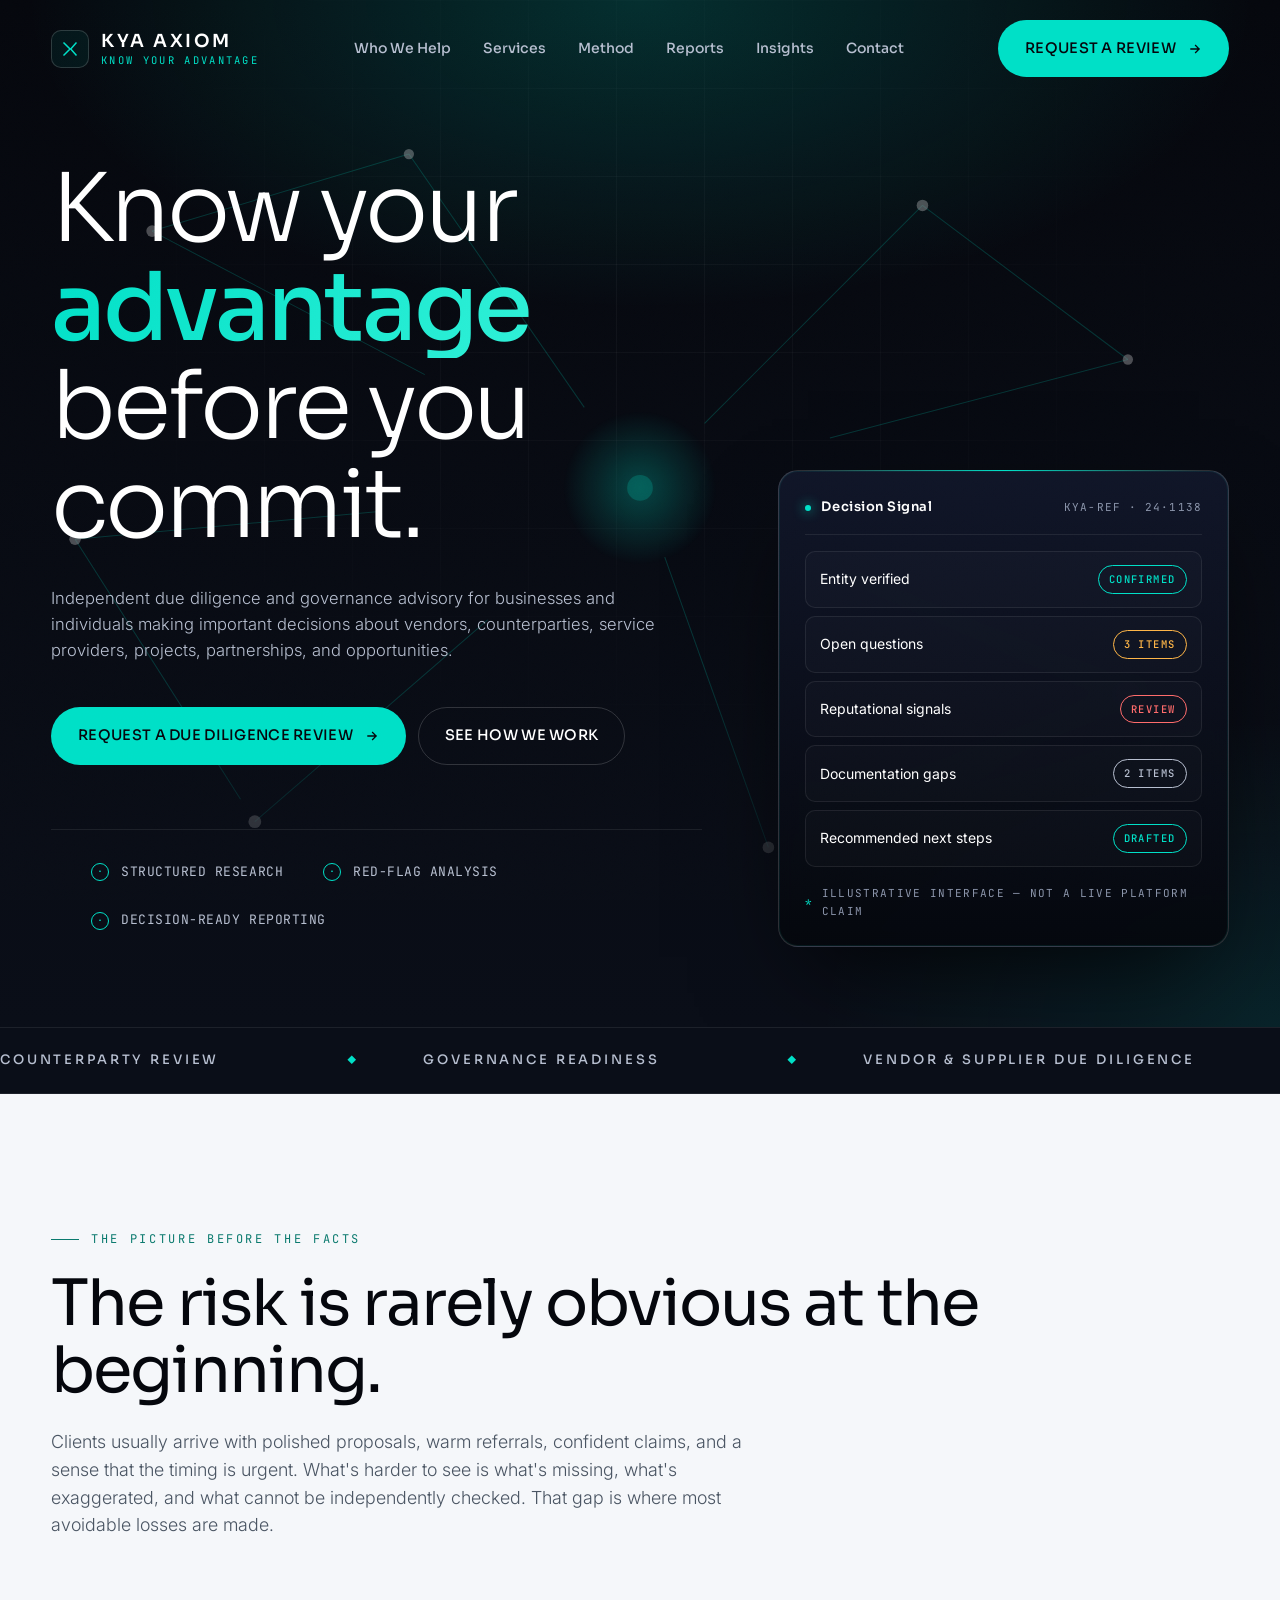
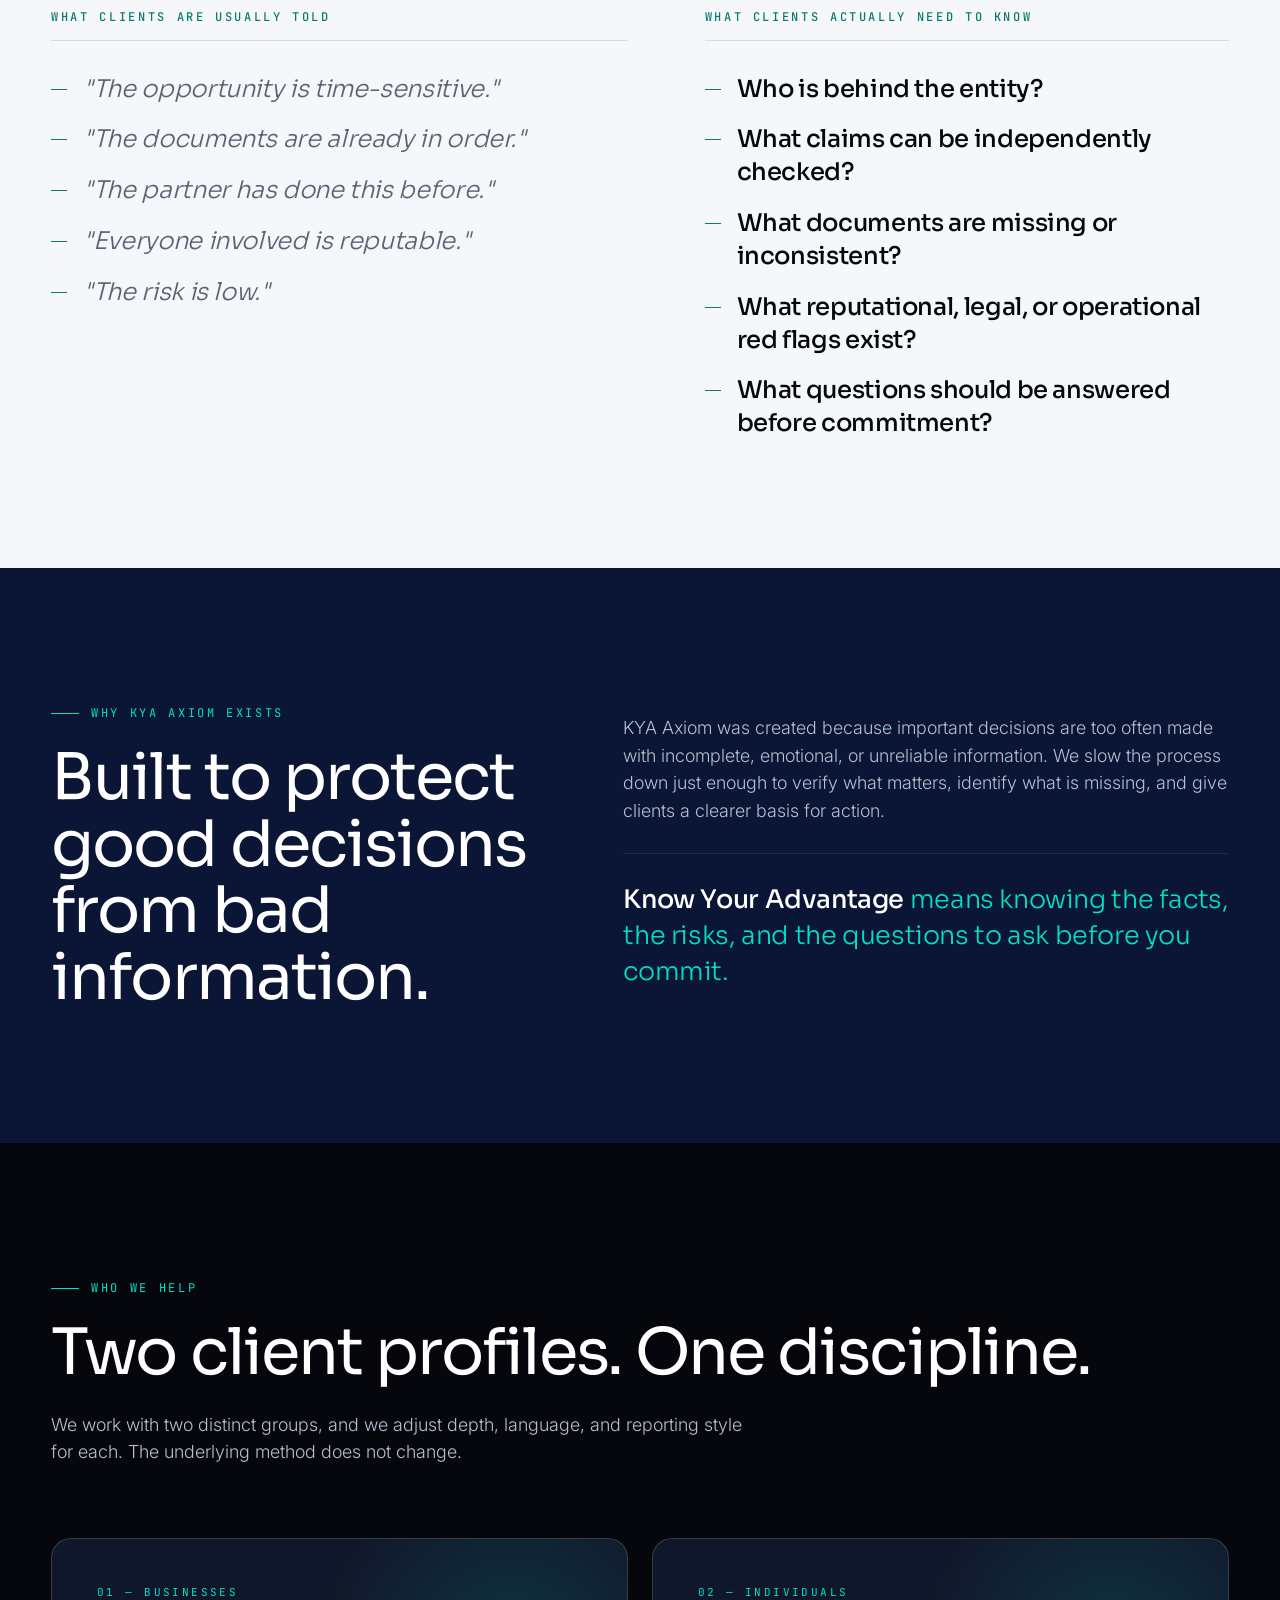
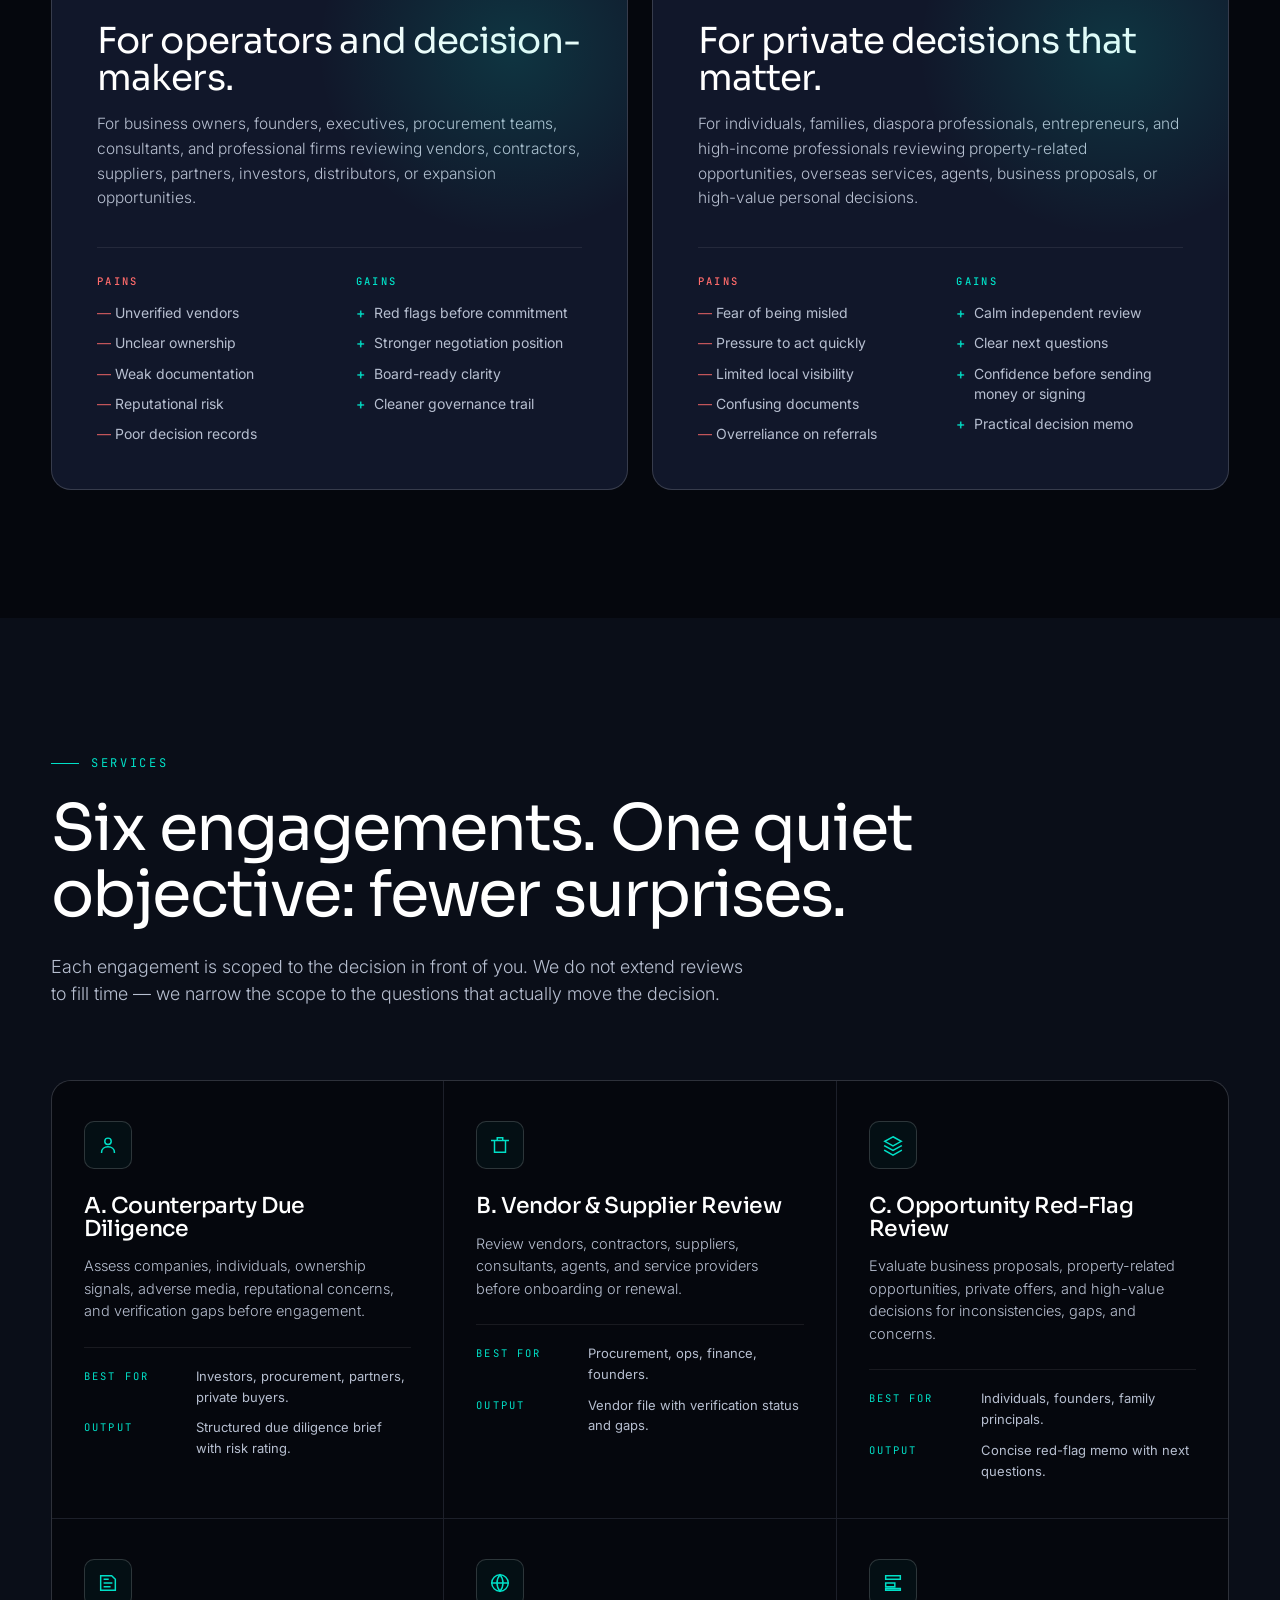
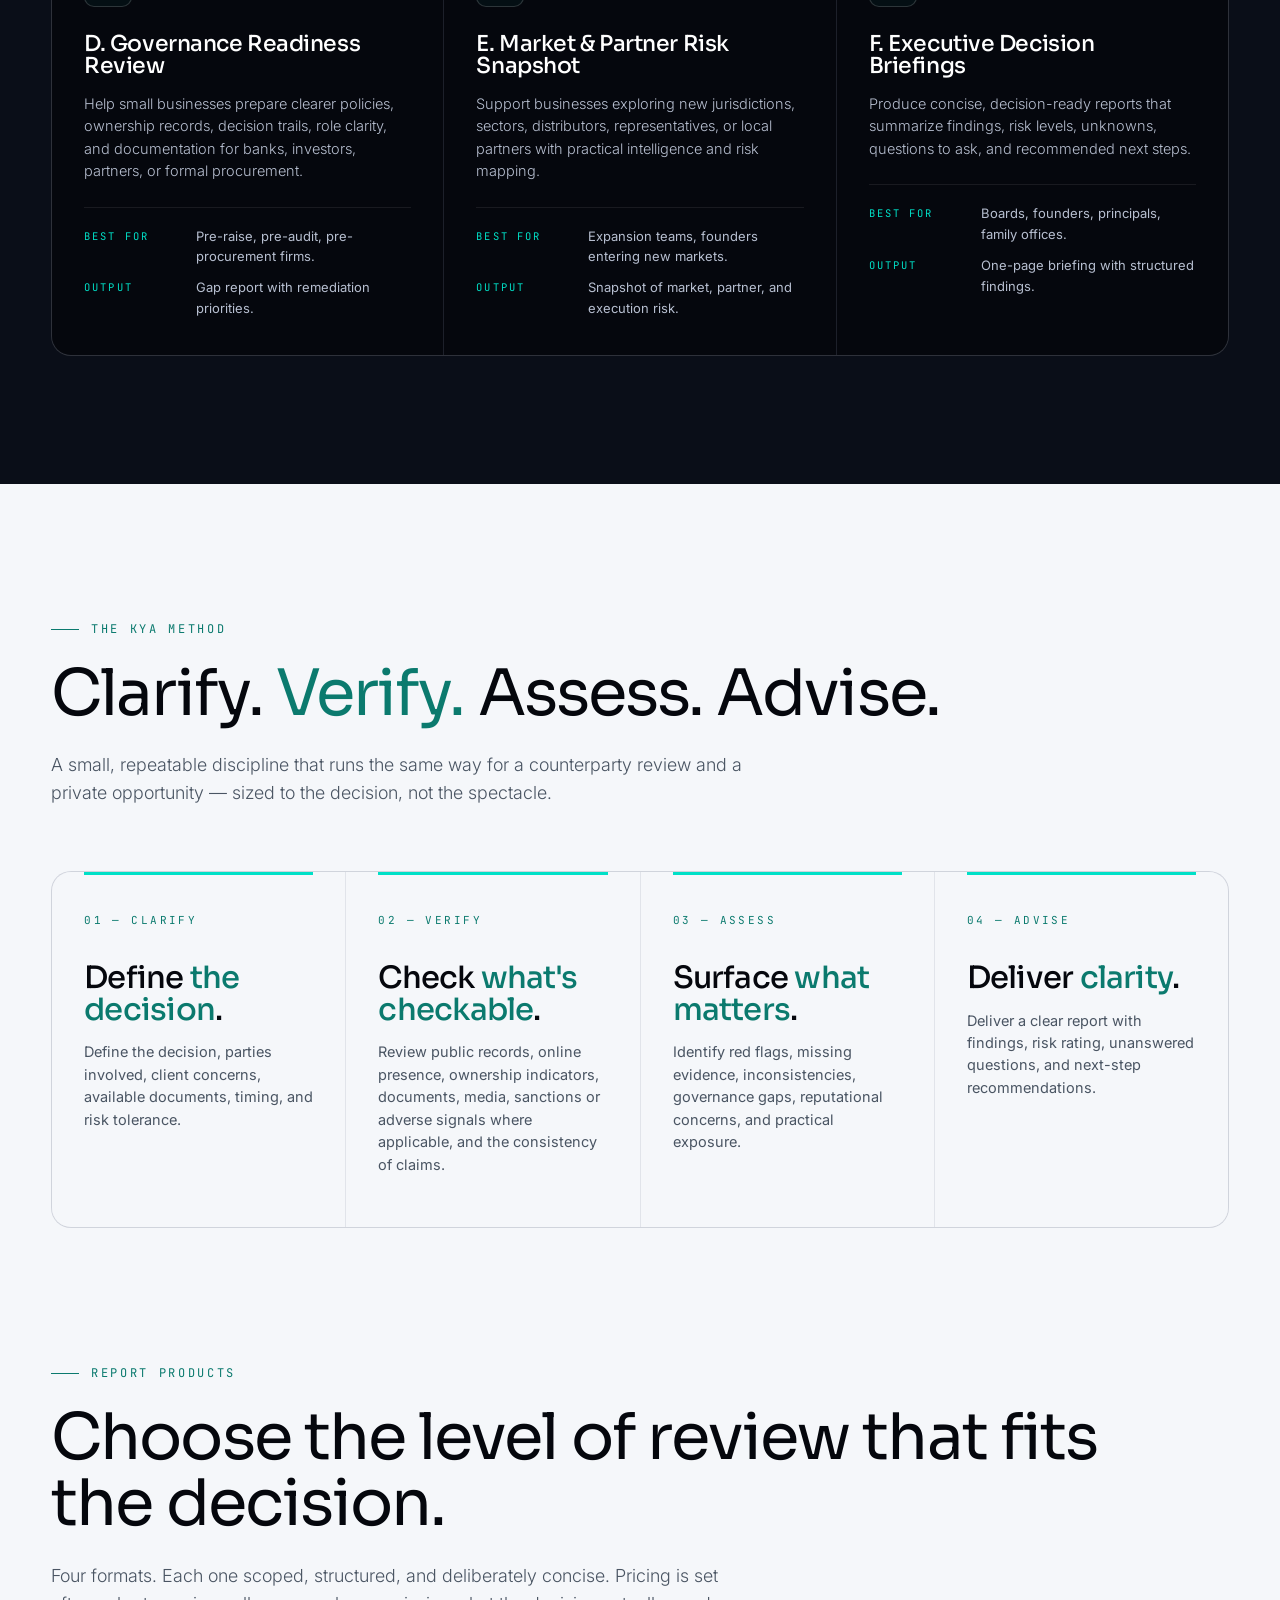
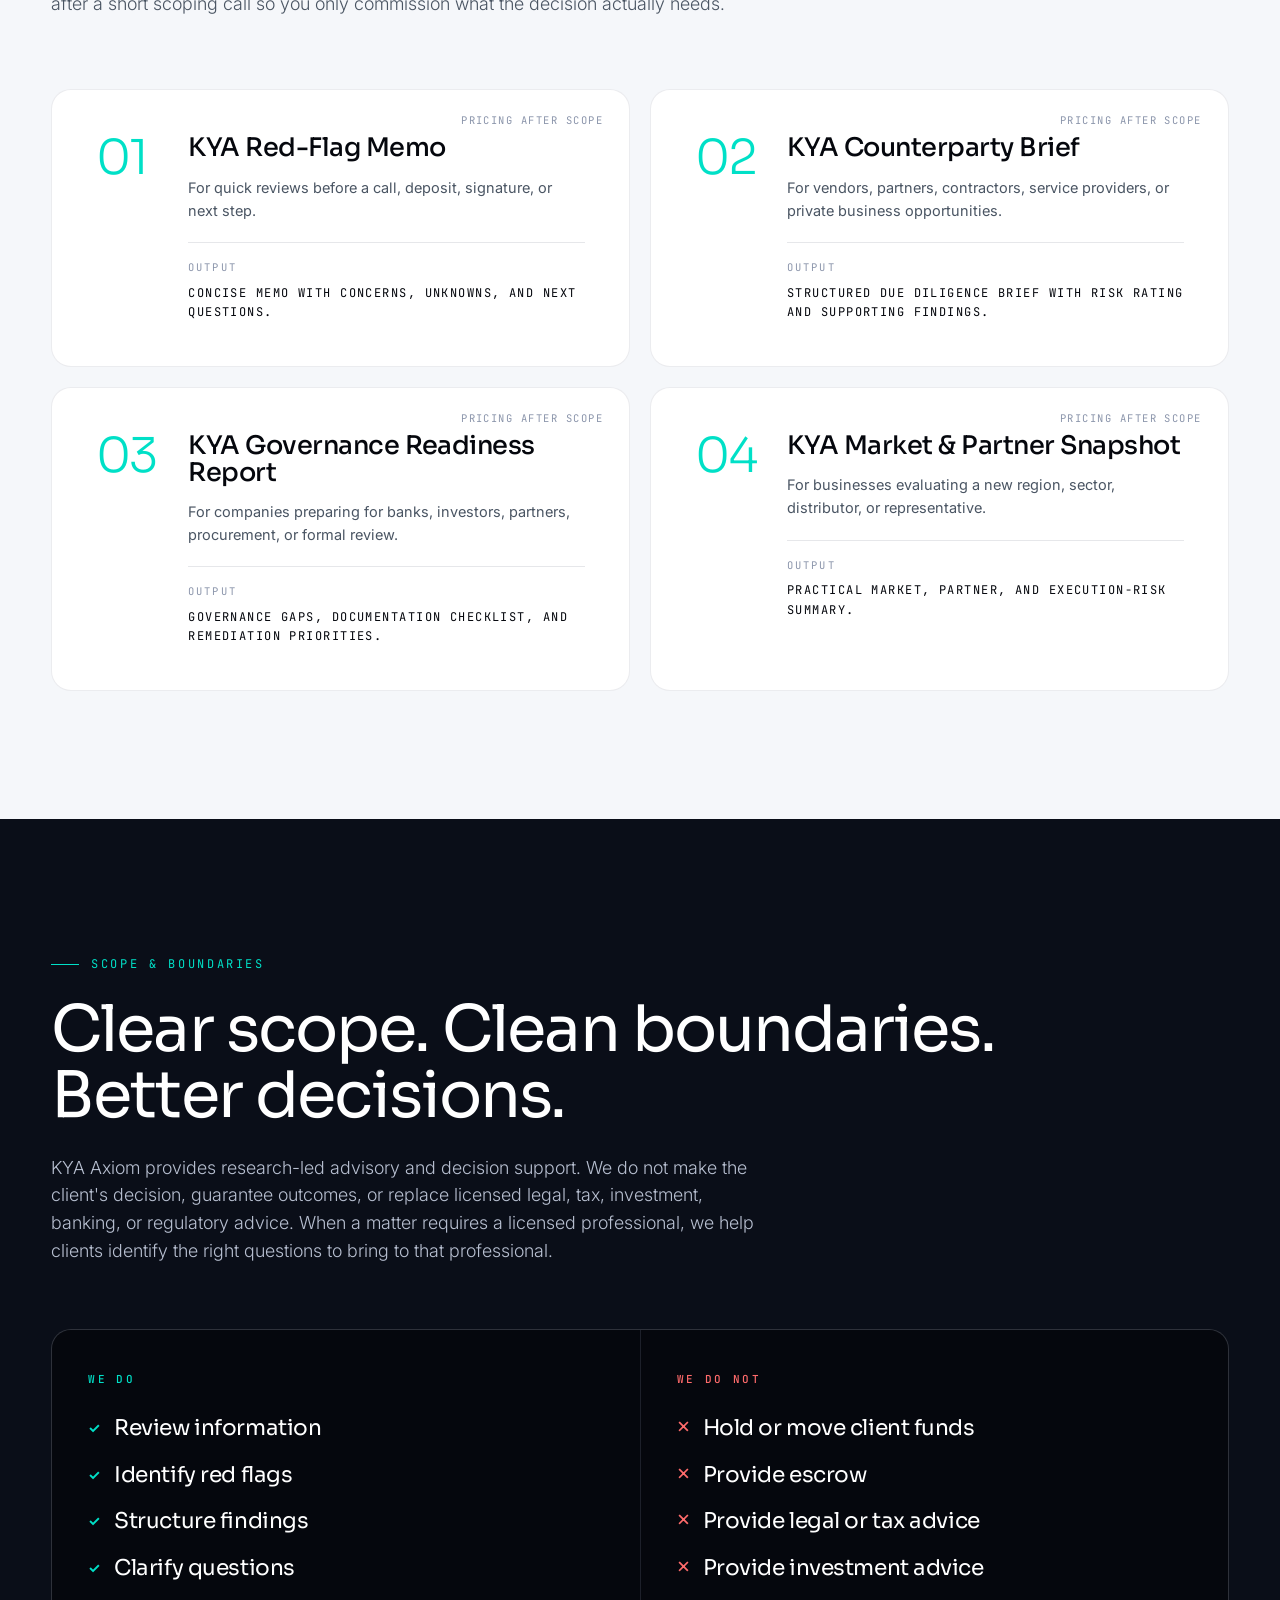
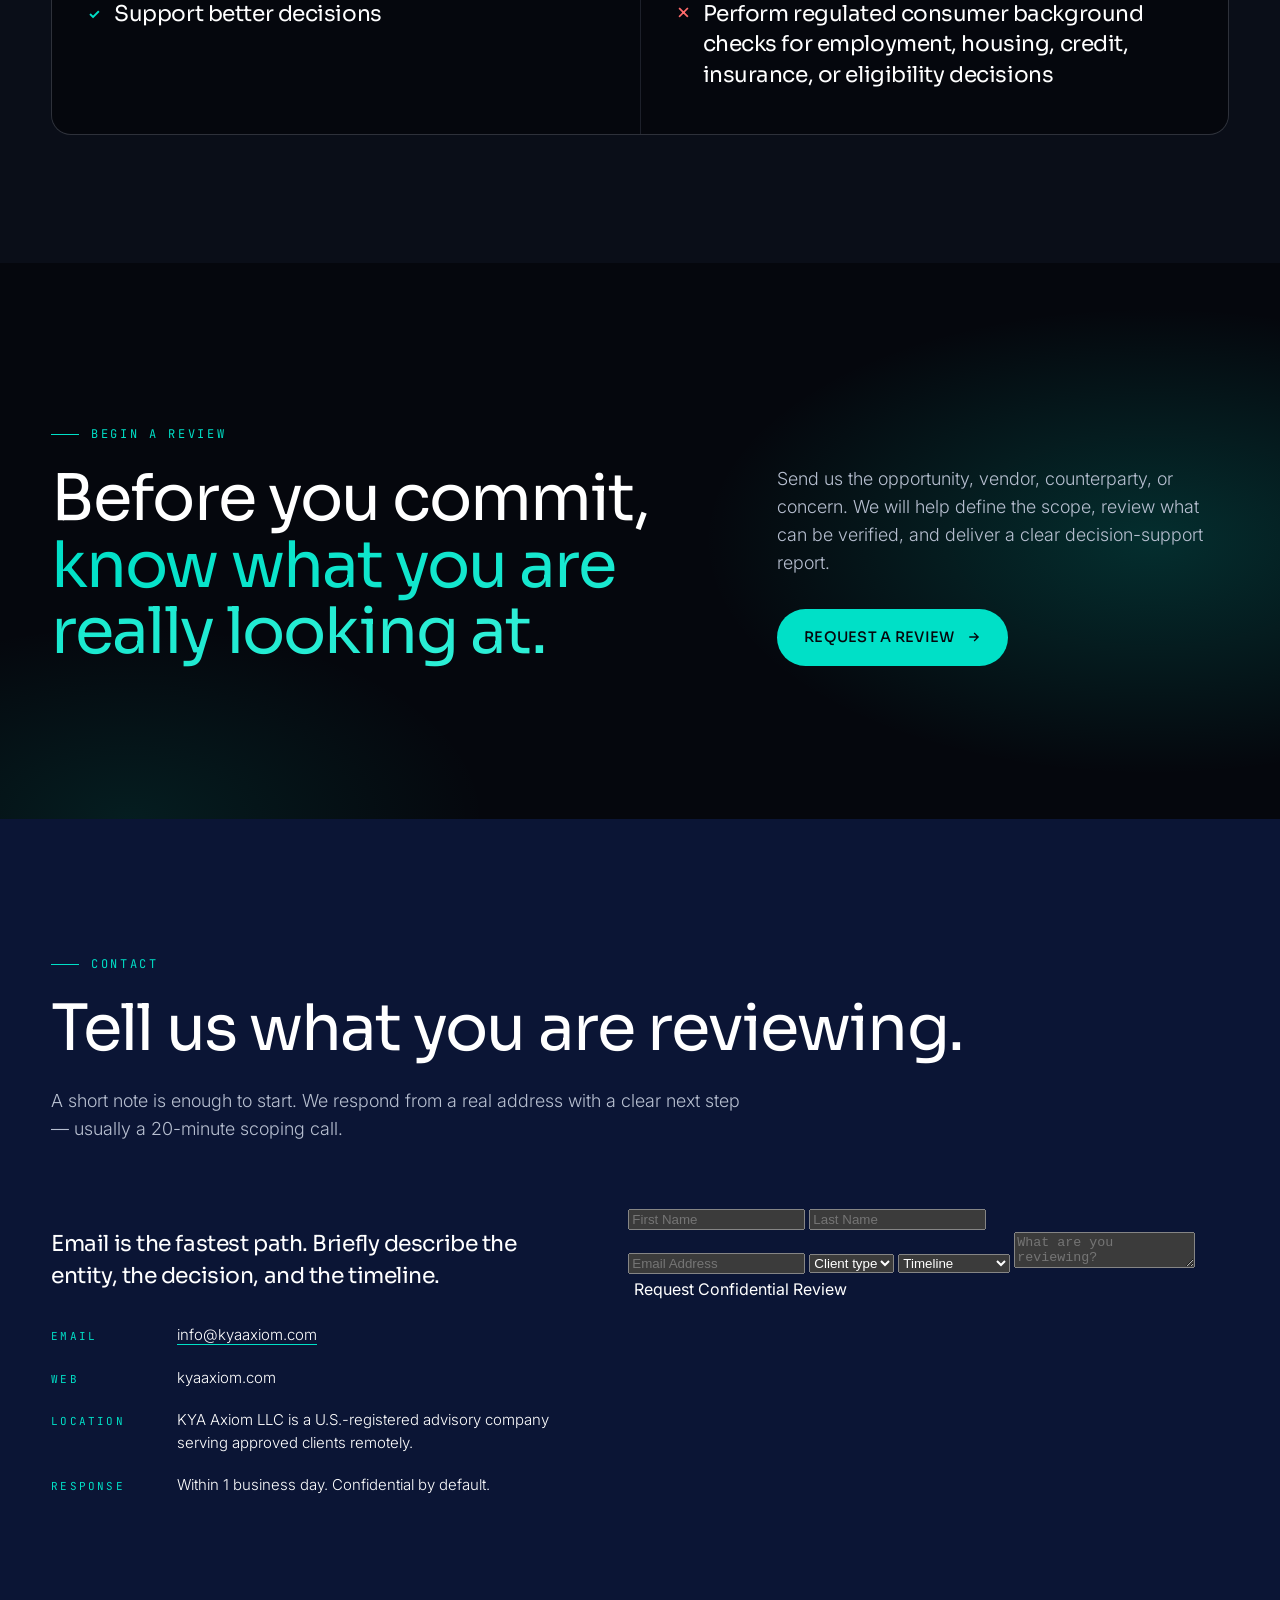
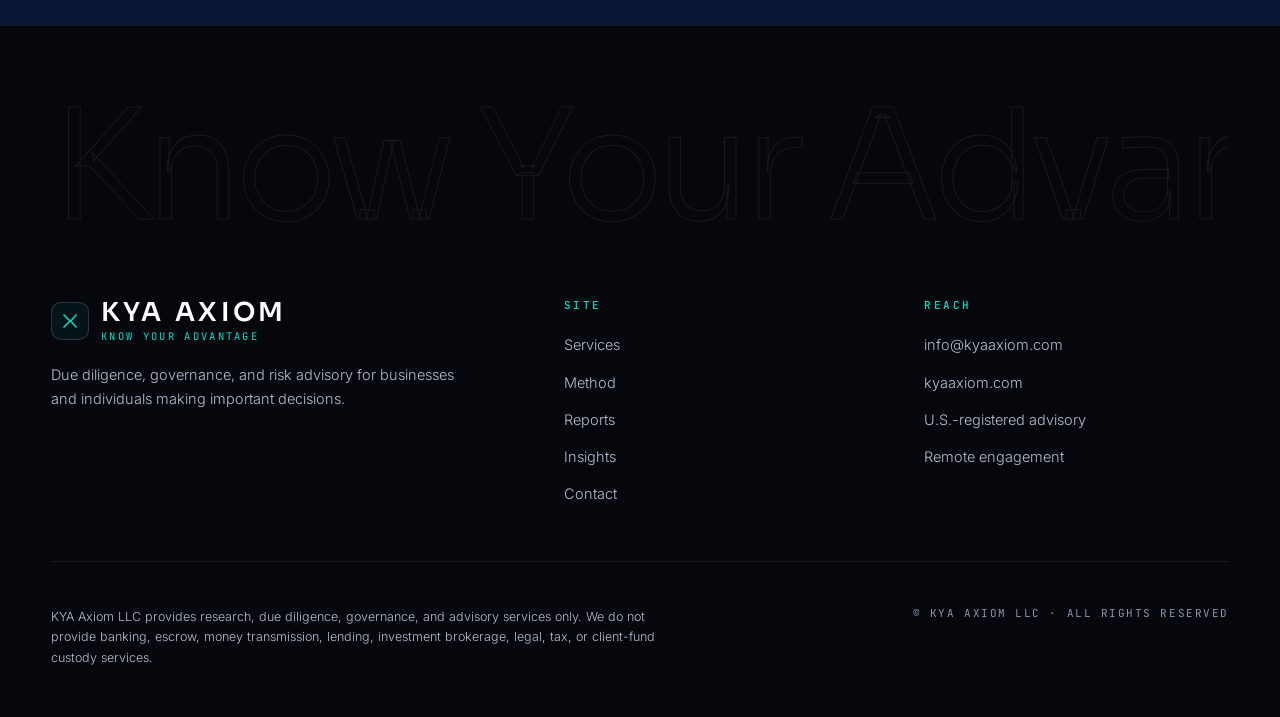
==== commit 877bb9b6: "Add files via upload" ====
--- a/index.html
+++ b/index.html
@@ -1878,47 +1878,54 @@
           </dl>
         </div>
 
-        <form class="form reveal" id="kya-form" novalidate aria-label="Request a review">
-          <div class="field">
-            <label for="f-name">Name</label>
-            <input id="f-name" name="name" type="text" required autocomplete="name" />
-          </div>
-          <div class="field">
-            <label for="f-email">Email</label>
-            <input id="f-email" name="email" type="email" required autocomplete="email" />
-          </div>
-          <div class="field">
-            <label for="f-type">Client type</label>
-            <select id="f-type" name="type">
-              <option>Business</option>
-              <option>Individual</option>
-            </select>
-          </div>
-          <div class="field">
-            <label for="f-timeline">Timeline</label>
-            <select id="f-timeline" name="timeline">
-              <option>This week</option>
-              <option>Within 2 weeks</option>
-              <option>Within a month</option>
-              <option>Exploratory</option>
-            </select>
-          </div>
-          <div class="field field--full">
-            <label for="f-subject">What are you reviewing?</label>
-            <input id="f-subject" name="subject" type="text" placeholder="e.g. Counterparty introduced through a referral; overseas service provider; new vendor onboarding" />
-          </div>
-          <div class="field field--full">
-            <label for="f-message">Message</label>
-            <textarea id="f-message" name="message" placeholder="Brief context, the decision in front of you, and any concerns you already have."></textarea>
-          </div>
-          <div class="field--actions">
-            <button type="submit" class="btn btn--primary">
-              Send via email
-              <svg class="arrow" width="14" height="14" viewBox="0 0 24 24" fill="none" stroke="currentColor" stroke-width="2.2" stroke-linecap="square"><path d="M5 12h14M13 6l6 6-6 6"/></svg>
-            </button>
-            <p class="form__note">Submitting opens your email client with a pre-filled message to <a href="mailto:info@kyaaxiom.com">info@kyaaxiom.com</a>. Or email us directly.</p>
-          </div>
-        </form>
+        <form action="https://crm.zoho.com/crm/WebToLeadForm" method="POST" id="kya-contact-form" class="contact-form" name="WebToLeads7474451000000610605" accept-charset="UTF-8">
+  
+		  <!-- 1. Zoho Mandatory Hidden Tracking Fields (Do Not Remove) -->
+		  <input type="hidden" name="xnQsjsdp" value="58659d2b5a9bf101b1344144374444590c18032f717ad22516a2c6cf1f7d7836">
+		  <input type="hidden" name="zc_gad" value="">
+		  <input type="hidden" name="xmIwtLD" value="2cde42615b6e06e0120c5900b256f8448d783c63ae2e89fa2d11490cb4f5dc9634fb7071e15e59b2e9a39656389e1cbb">
+		  <input type="hidden" name="actionType" value="TGVhZHM=">
+		  <input type="hidden" name="returnURL" value="https://kyaaxiom.com/">
+		  
+		  <!-- 2. Zoho Honeypot (Anti-Spam hidden field) -->
+		  <input type="text" style="display: none;" name="aG9uZXlwb3Q" value="">
+
+		  <!-- 3. Your Premium Visible Fields (Mapped to Zoho's exact API names) -->
+		  
+		  <div class="form-row">
+			<input type="text" name="First Name" placeholder="First Name" required>
+			<input type="text" name="Last Name" placeholder="Last Name" required>
+		  </div>
+
+		  <input type="email" name="Email" placeholder="Email Address" required>
+		  
+		  <!-- Client Type maps to Zoho's custom field LEADCF2 -->
+		  <select name="LEADCF2" required>
+			<option value="" disabled selected>Client type</option>
+			<option value="Business">Business</option>
+			<option value="Individual">Individual</option>
+		  </select>
+
+		  <!-- Timeline maps to Zoho's custom field LEADCF3 -->
+		  <select name="LEADCF3" required>
+			<option value="" disabled selected>Timeline</option>
+			<option value="This week">This week</option>
+			<option value="Within 2 weeks">Within 2 weeks</option>
+			<option value="Within a month">Within a month</option>
+			<option value="Exploratory">Exploratory</option>
+		  </select>
+
+		  <!-- Message maps to Zoho's custom field LEADCF1 -->
+		  <textarea name="LEADCF1" placeholder="What are you reviewing?" required></textarea>
+
+		  <!-- Premium Submit Button -->
+		  <button type="submit" class="btn-primary">Request Confidential Review</button>
+		  
+		</form>
+		
+		
+		
+
       </div>
     </div>
   </section>
@@ -2062,5 +2069,7 @@
   }
 })();
 </script>
+<!-- Zoho Analytics Tracking -->
+<script id="wf_anal" src="https://crm.zohopublic.com/crm/WebFormAnalyticsServeServlet?rid=[base64]&tw=91f98ded4b4f59a454a6eeb90c6f4b692b6d9a86dff27d4a756d8e3afc315996"></script>
 </body>
 </html>
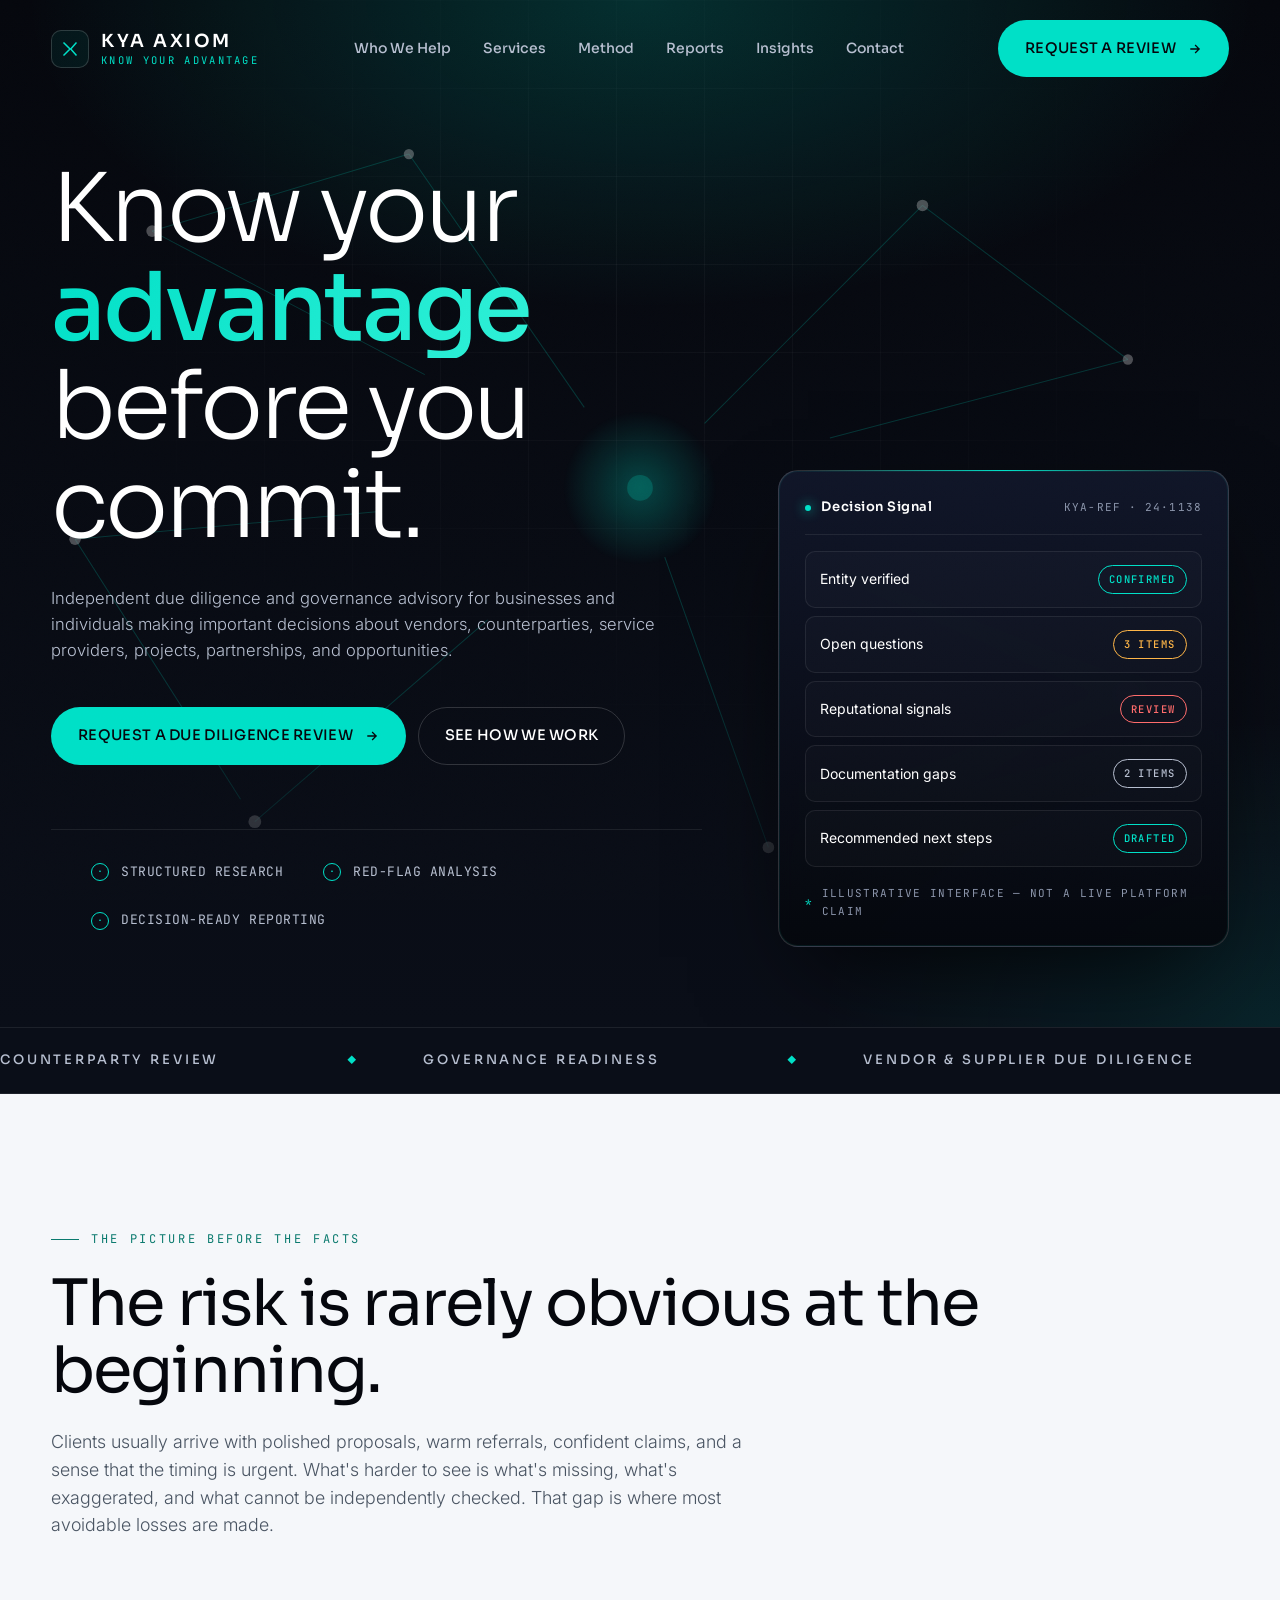
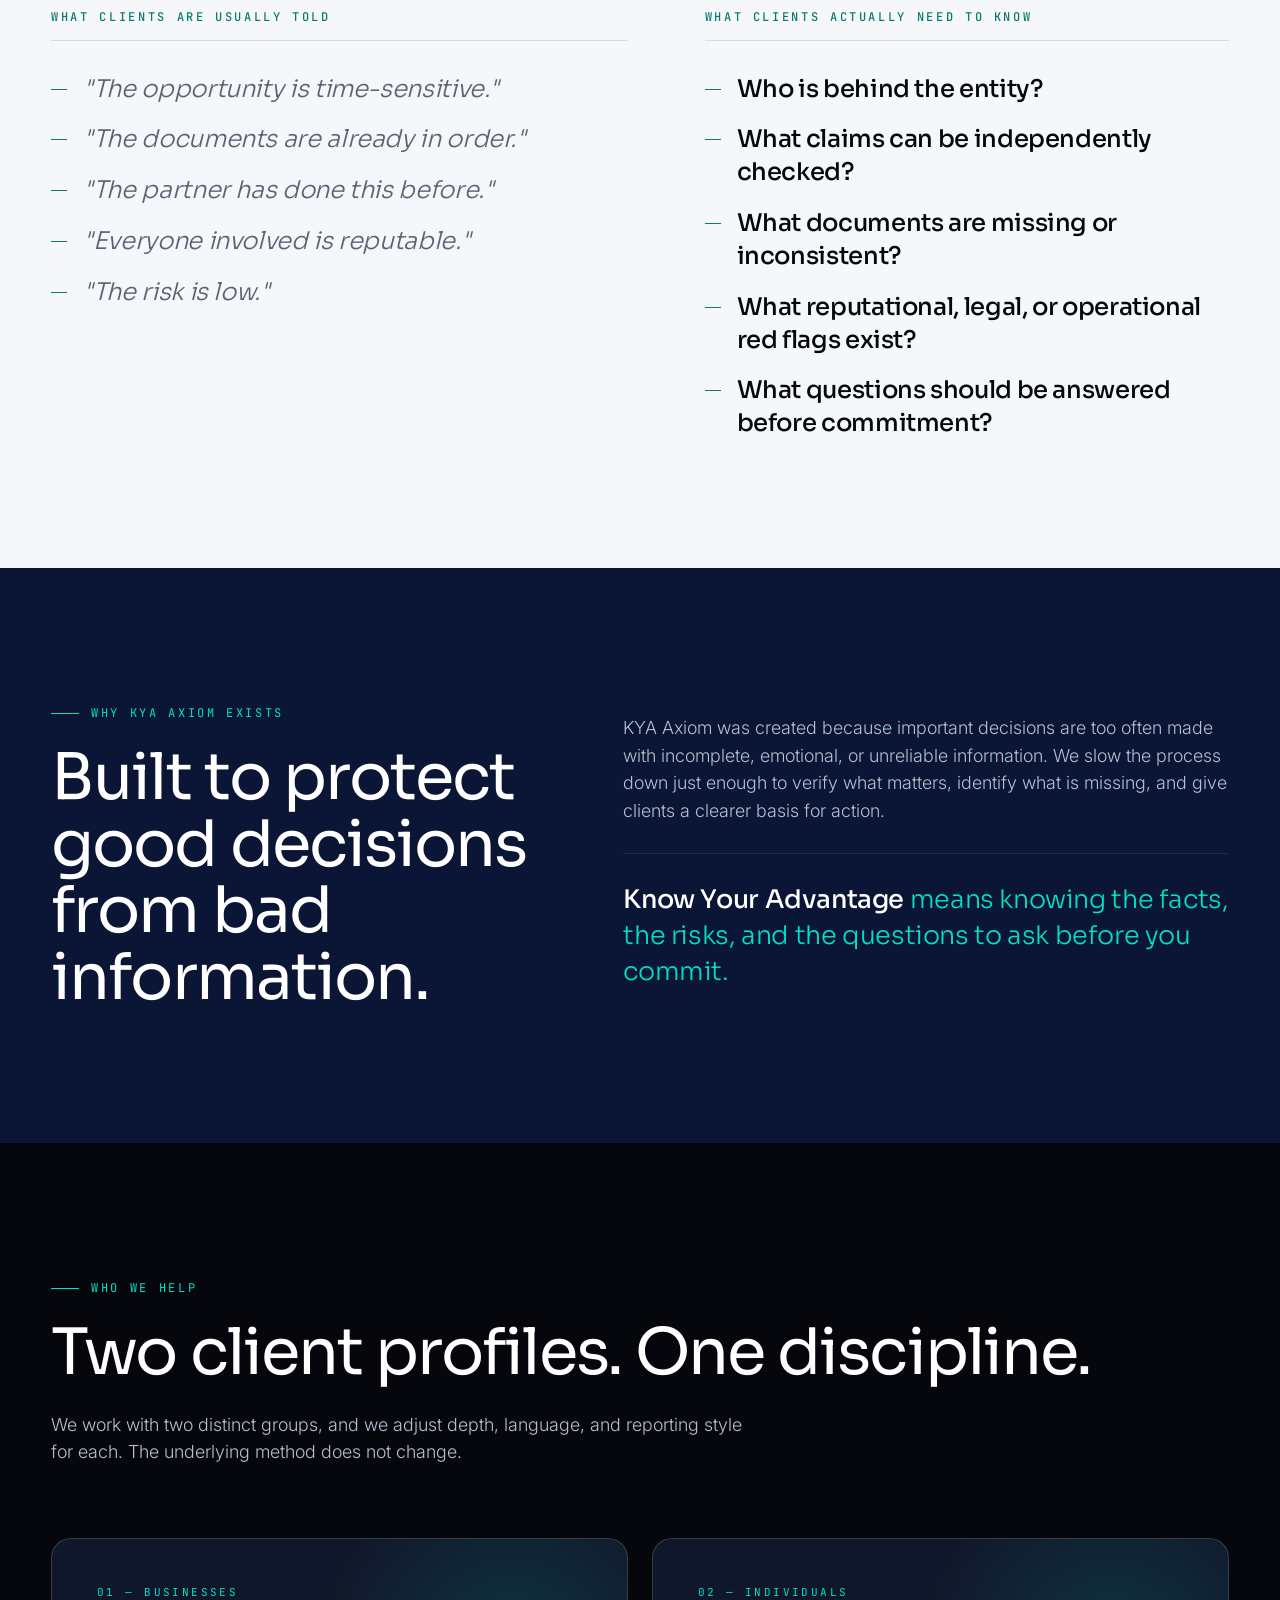
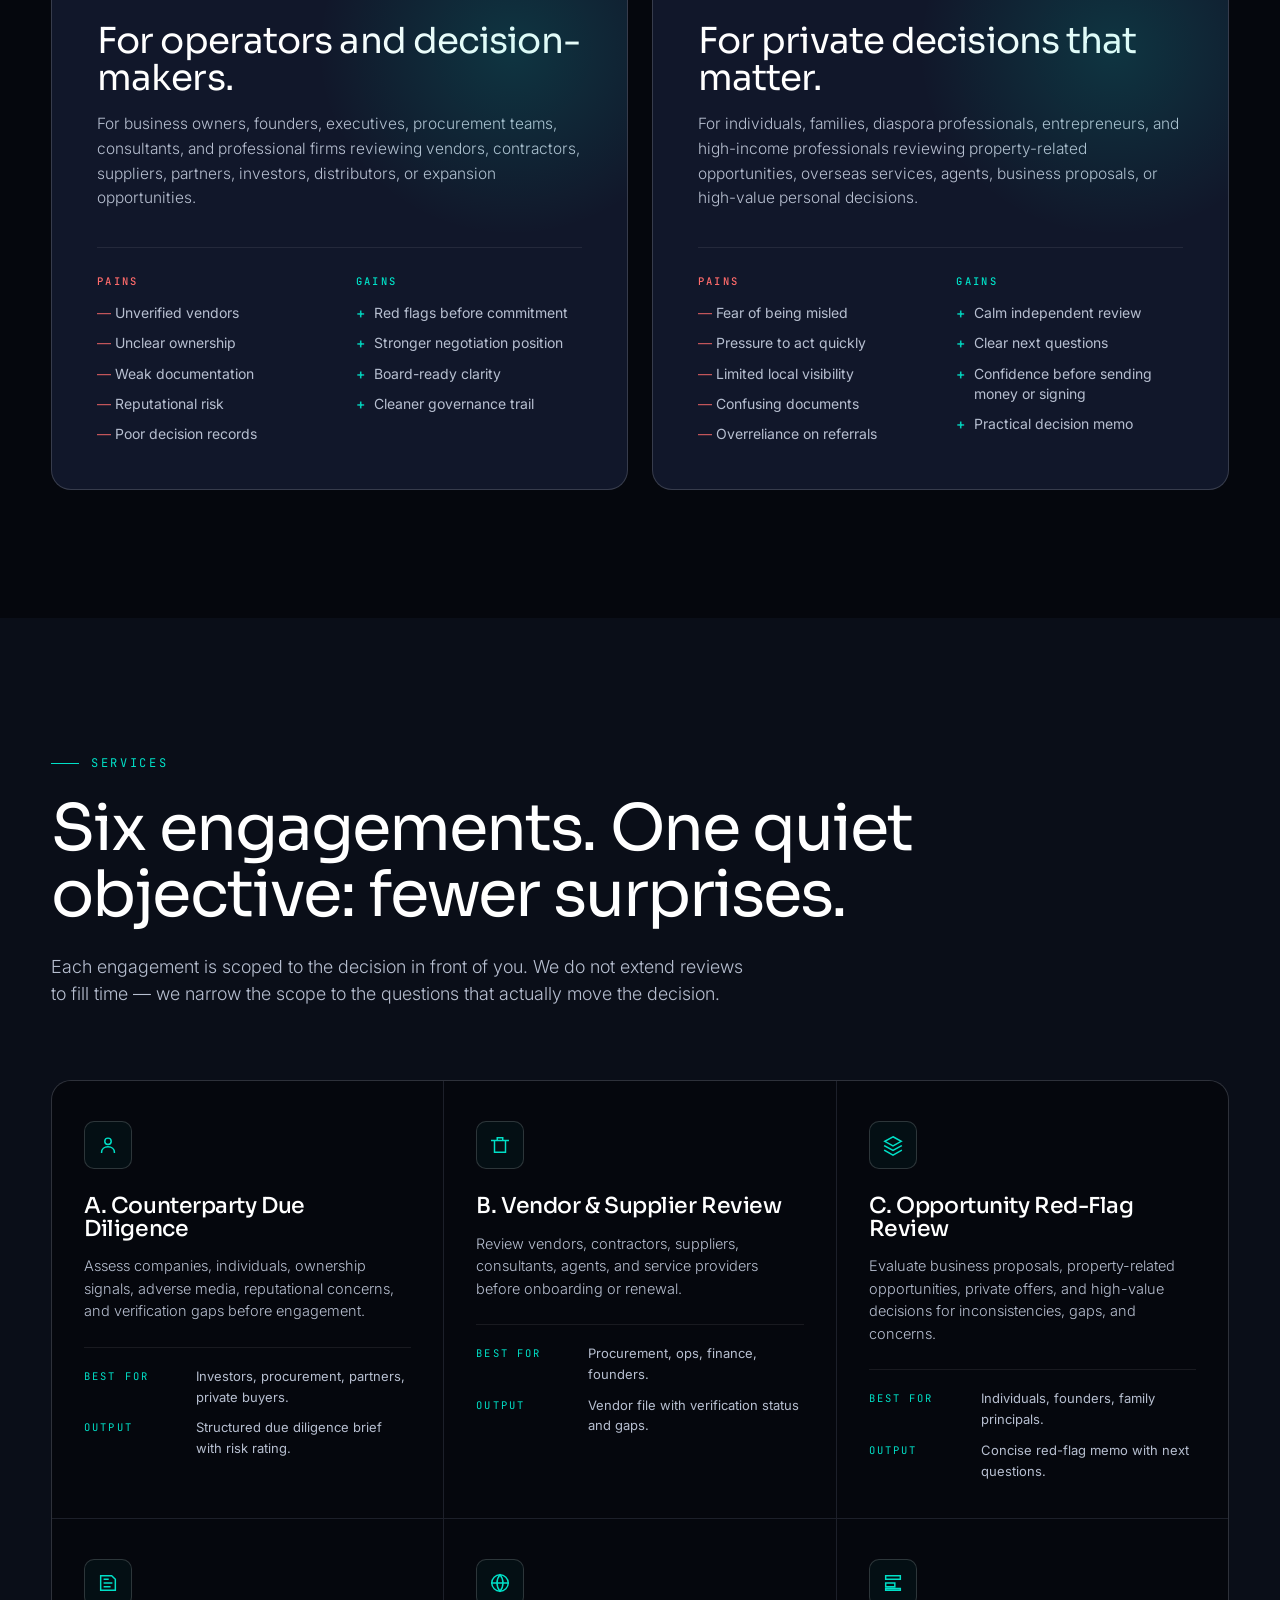
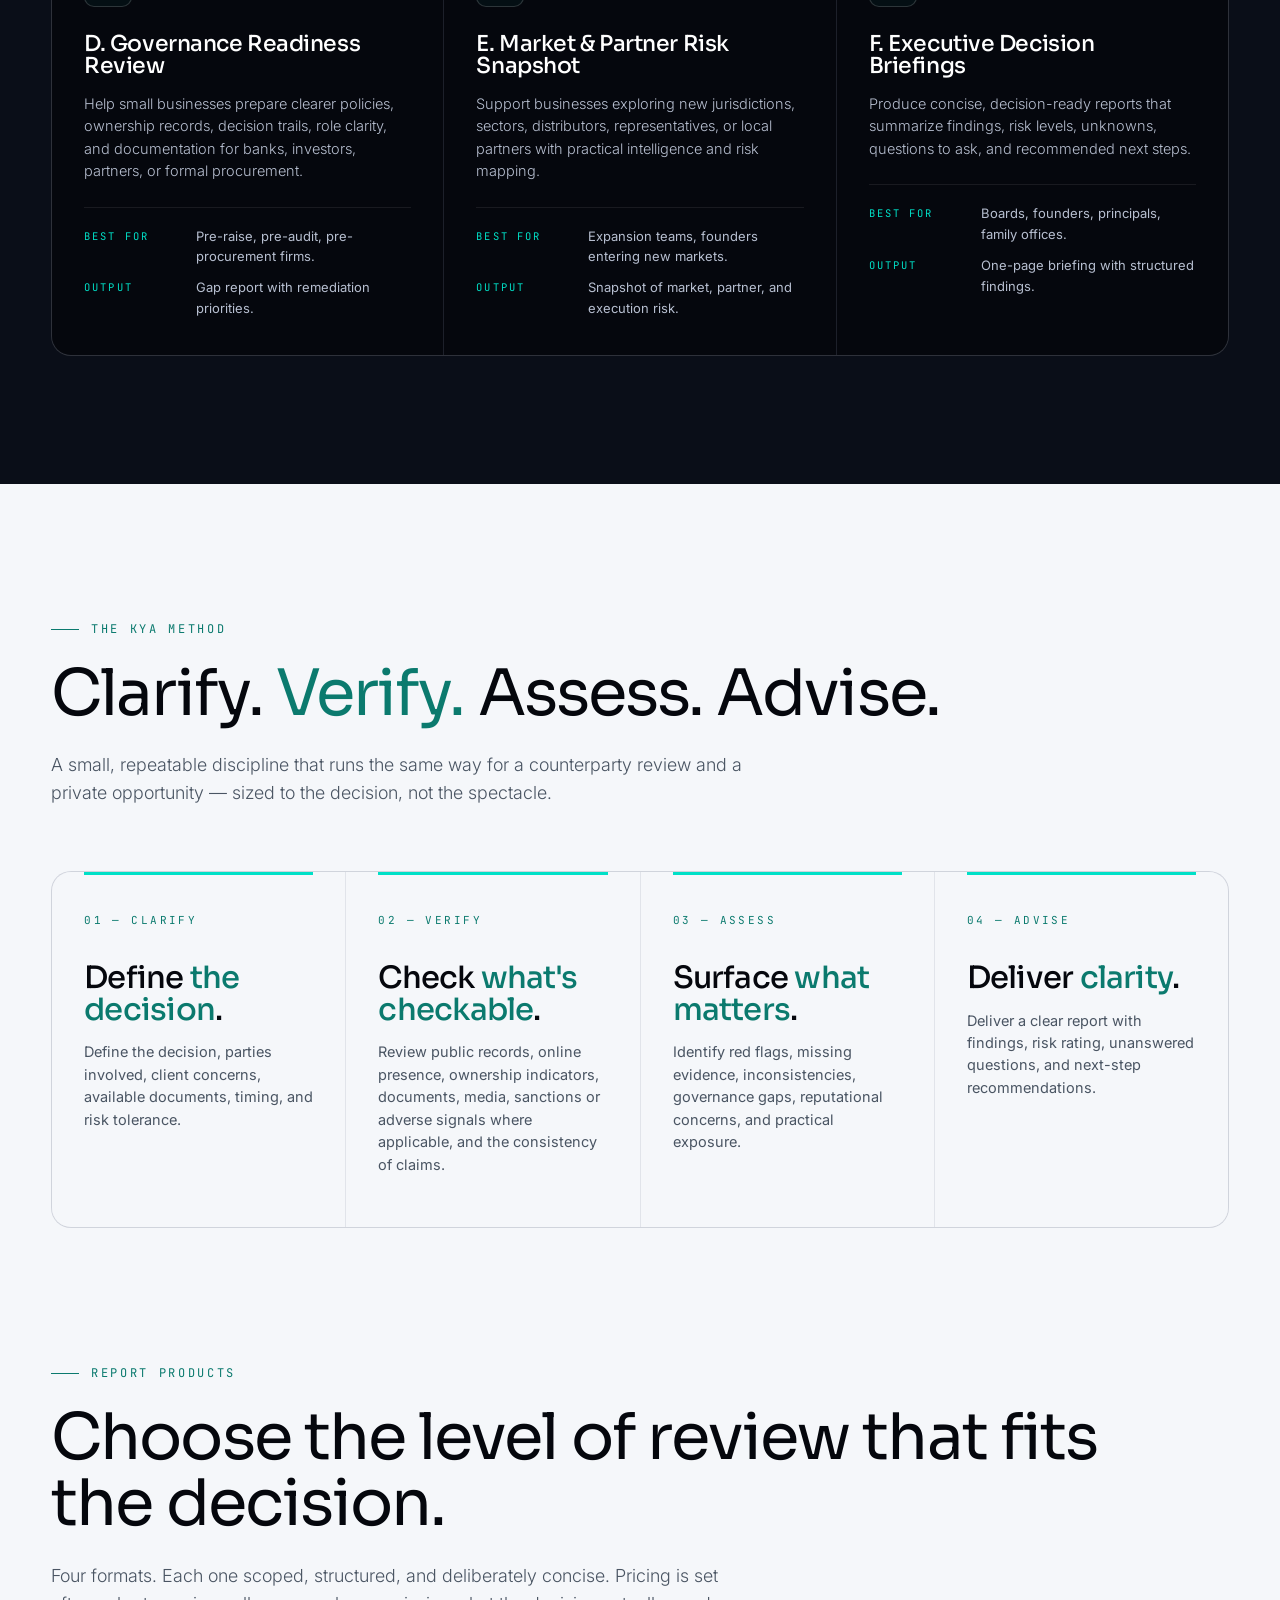
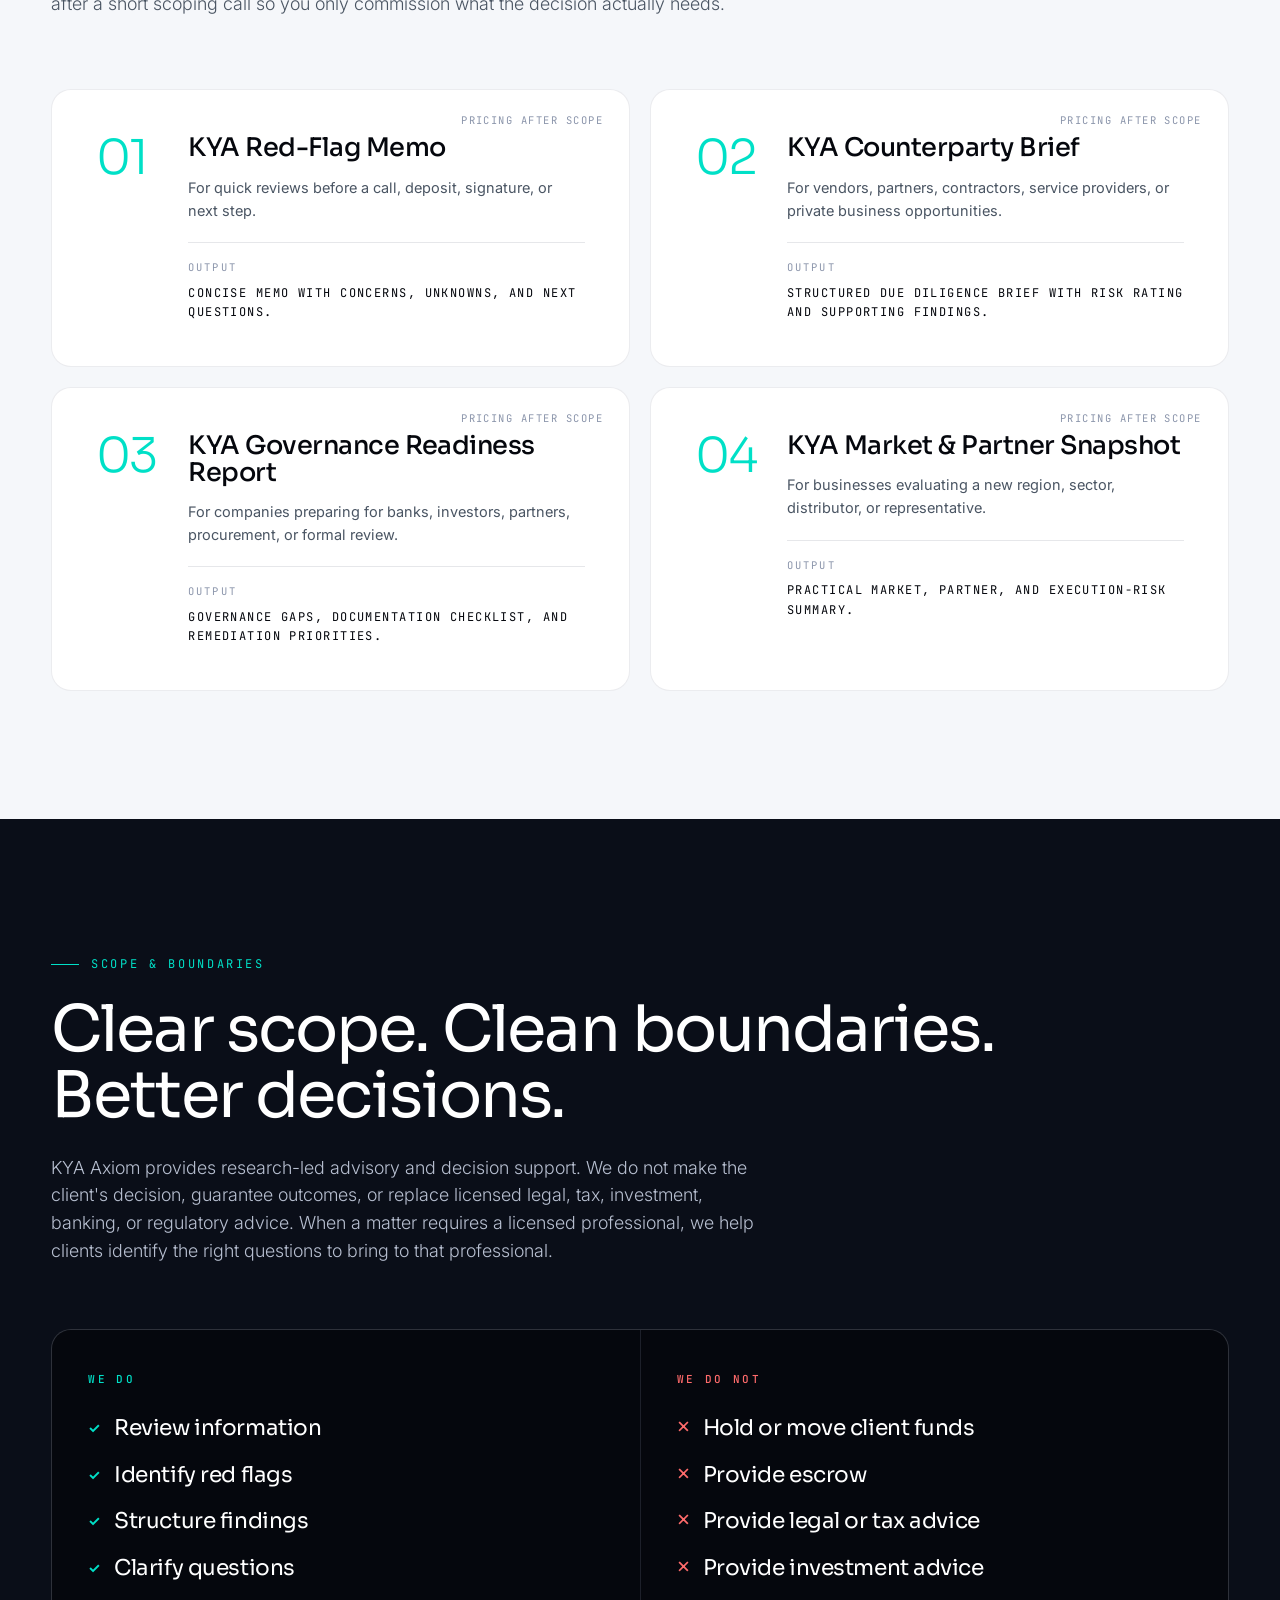
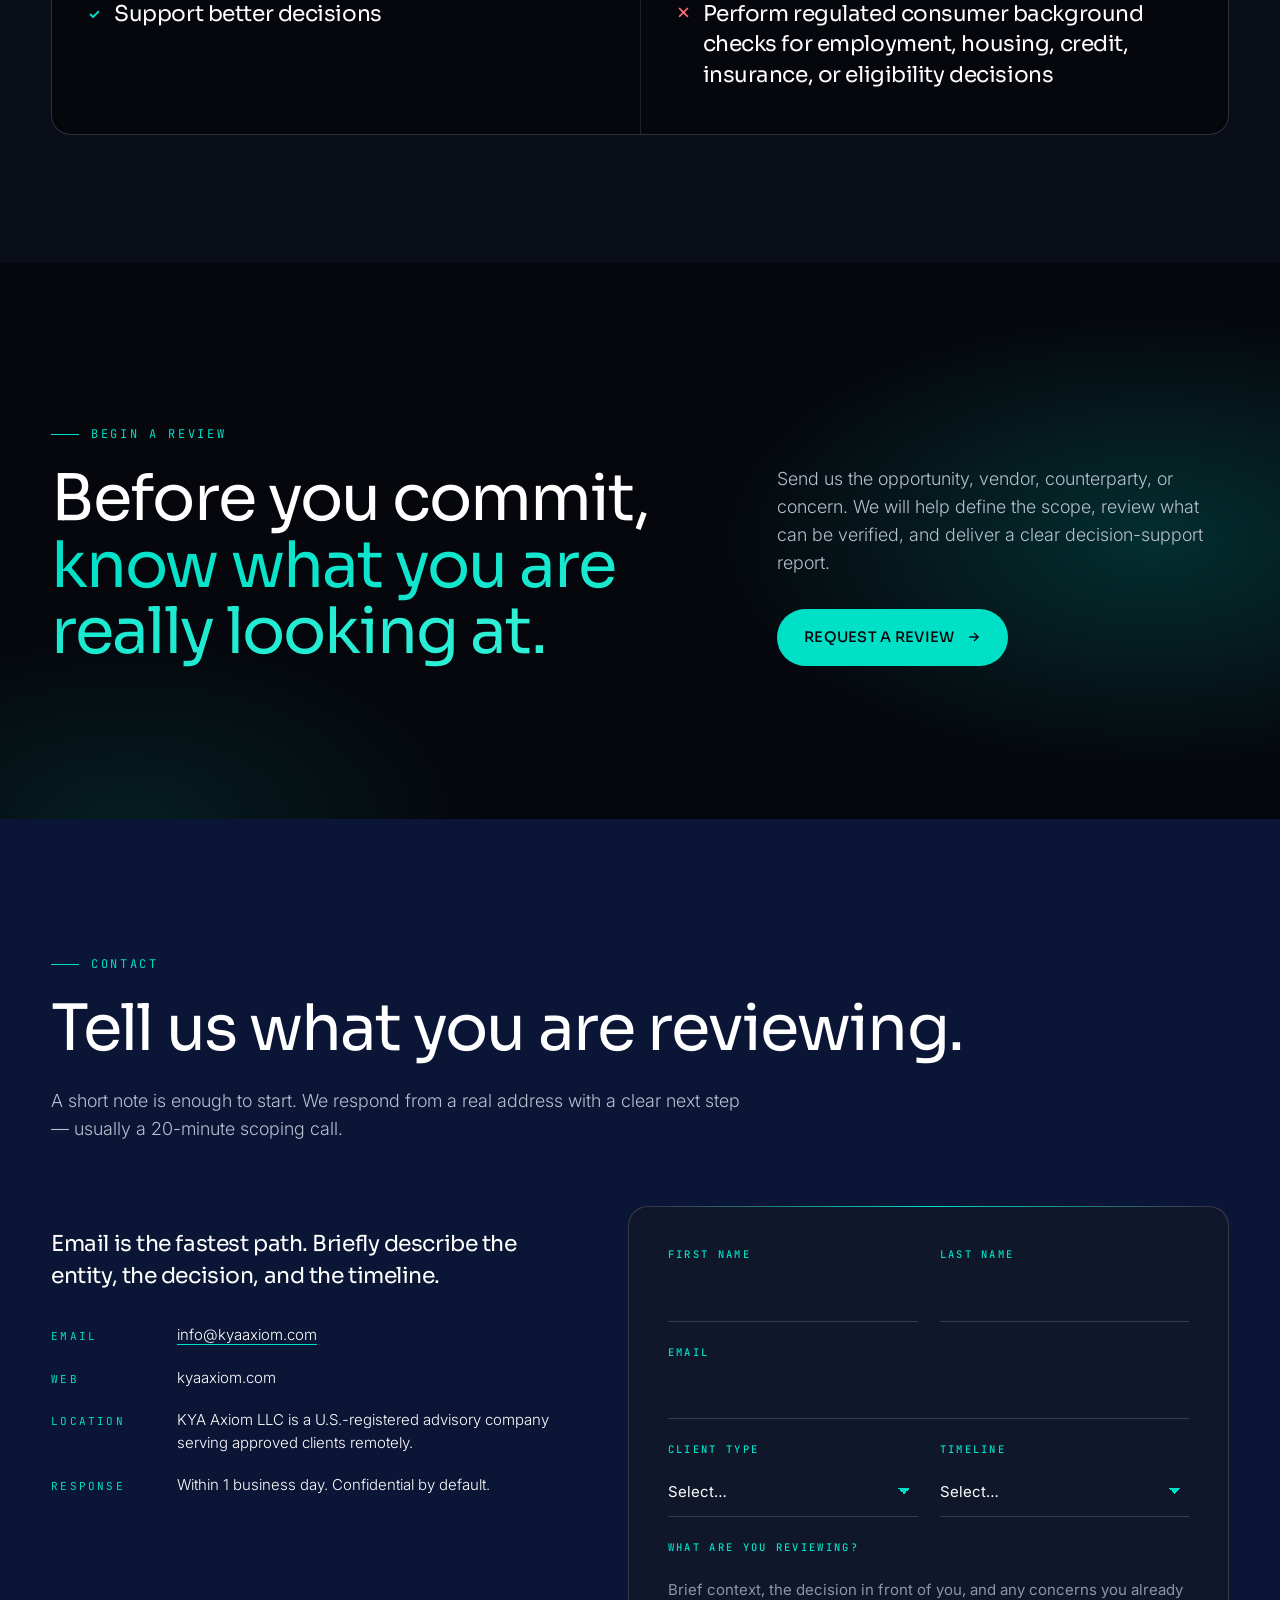
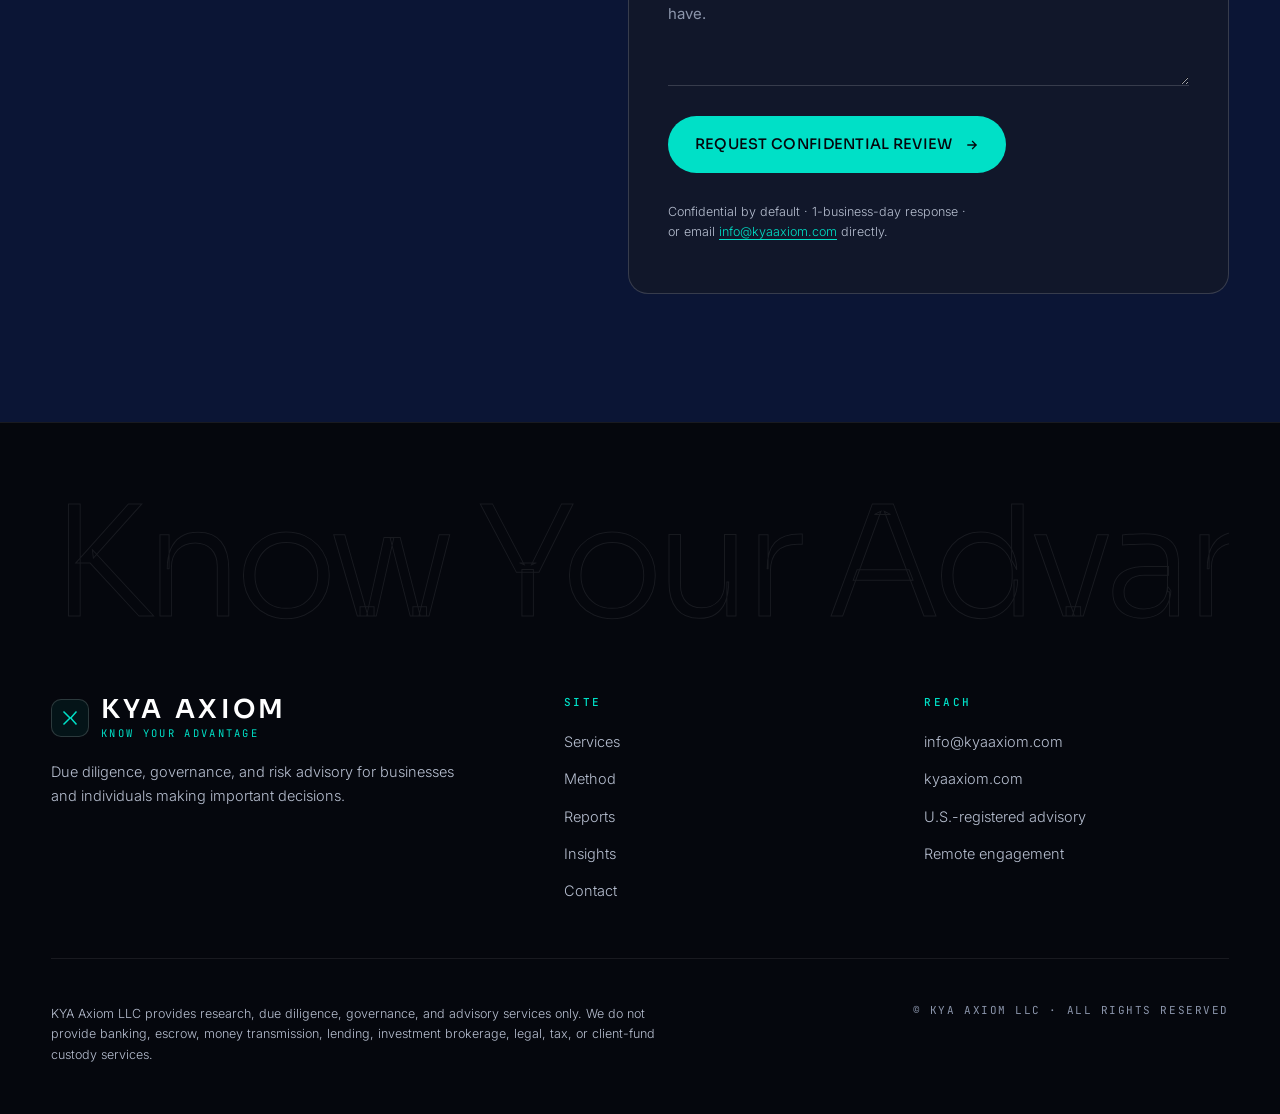
==== commit d97c5fe1: "Add files via upload" ====
--- a/index.html
+++ b/index.html
@@ -1878,50 +1878,66 @@
           </dl>
         </div>
 
-        <form action="https://crm.zoho.com/crm/WebToLeadForm" method="POST" id="kya-contact-form" class="contact-form" name="WebToLeads7474451000000610605" accept-charset="UTF-8">
-  
-		  <!-- 1. Zoho Mandatory Hidden Tracking Fields (Do Not Remove) -->
-		  <input type="hidden" name="xnQsjsdp" value="58659d2b5a9bf101b1344144374444590c18032f717ad22516a2c6cf1f7d7836">
-		  <input type="hidden" name="zc_gad" value="">
-		  <input type="hidden" name="xmIwtLD" value="2cde42615b6e06e0120c5900b256f8448d783c63ae2e89fa2d11490cb4f5dc9634fb7071e15e59b2e9a39656389e1cbb">
-		  <input type="hidden" name="actionType" value="TGVhZHM=">
-		  <input type="hidden" name="returnURL" value="https://kyaaxiom.com/">
-		  
-		  <!-- 2. Zoho Honeypot (Anti-Spam hidden field) -->
-		  <input type="text" style="display: none;" name="aG9uZXlwb3Q" value="">
-
-		  <!-- 3. Your Premium Visible Fields (Mapped to Zoho's exact API names) -->
-		  
-		  <div class="form-row">
-			<input type="text" name="First Name" placeholder="First Name" required>
-			<input type="text" name="Last Name" placeholder="Last Name" required>
-		  </div>
-
-		  <input type="email" name="Email" placeholder="Email Address" required>
-		  
-		  <!-- Client Type maps to Zoho's custom field LEADCF2 -->
-		  <select name="LEADCF2" required>
-			<option value="" disabled selected>Client type</option>
-			<option value="Business">Business</option>
-			<option value="Individual">Individual</option>
-		  </select>
-
-		  <!-- Timeline maps to Zoho's custom field LEADCF3 -->
-		  <select name="LEADCF3" required>
-			<option value="" disabled selected>Timeline</option>
-			<option value="This week">This week</option>
-			<option value="Within 2 weeks">Within 2 weeks</option>
-			<option value="Within a month">Within a month</option>
-			<option value="Exploratory">Exploratory</option>
-		  </select>
-
-		  <!-- Message maps to Zoho's custom field LEADCF1 -->
-		  <textarea name="LEADCF1" placeholder="What are you reviewing?" required></textarea>
-
-		  <!-- Premium Submit Button -->
-		  <button type="submit" class="btn-primary">Request Confidential Review</button>
-		  
-		</form>
+        <form action="https://crm.zoho.com/crm/WebToLeadForm" method="POST" id="kya-contact-form" class="form reveal" name="WebToLeads7474451000000610605" accept-charset="UTF-8" novalidate>
+
+          <!-- 1. Zoho Mandatory Hidden Tracking Fields (Do Not Remove) -->
+          <input type="hidden" name="xnQsjsdp" value="58659d2b5a9bf101b1344144374444590c18032f717ad22516a2c6cf1f7d7836">
+          <input type="hidden" name="zc_gad" value="">
+          <input type="hidden" name="xmIwtLD" value="2cde42615b6e06e0120c5900b256f8448d783c63ae2e89fa2d11490cb4f5dc9634fb7071e15e59b2e9a39656389e1cbb">
+          <input type="hidden" name="actionType" value="TGVhZHM=">
+          <input type="hidden" name="returnURL" value="https://kyaaxiom.com/">
+
+          <!-- 2. Zoho Honeypot (Anti-Spam hidden field) -->
+          <input type="text" style="display:none" name="aG9uZXlwb3Q" value="" tabindex="-1" autocomplete="off" aria-hidden="true">
+
+          <!-- 3. Visible Fields (mapped to Zoho's exact API names) -->
+          <div class="field">
+            <label for="f-first">First name</label>
+            <input id="f-first" type="text" name="First Name" autocomplete="given-name" required>
+          </div>
+          <div class="field">
+            <label for="f-last">Last name</label>
+            <input id="f-last" type="text" name="Last Name" autocomplete="family-name" required>
+          </div>
+
+          <div class="field field--full">
+            <label for="f-email">Email</label>
+            <input id="f-email" type="email" name="Email" autocomplete="email" required>
+          </div>
+
+          <div class="field">
+            <label for="f-type">Client type</label>
+            <select id="f-type" name="LEADCF2" required>
+              <option value="" disabled selected>Select…</option>
+              <option value="Business">Business</option>
+              <option value="Individual">Individual</option>
+            </select>
+          </div>
+
+          <div class="field">
+            <label for="f-timeline">Timeline</label>
+            <select id="f-timeline" name="LEADCF3" required>
+              <option value="" disabled selected>Select…</option>
+              <option value="This week">This week</option>
+              <option value="Within 2 weeks">Within 2 weeks</option>
+              <option value="Within a month">Within a month</option>
+              <option value="Exploratory">Exploratory</option>
+            </select>
+          </div>
+
+          <div class="field field--full">
+            <label for="f-message">What are you reviewing?</label>
+            <textarea id="f-message" name="LEADCF1" placeholder="Brief context, the decision in front of you, and any concerns you already have." required></textarea>
+          </div>
+
+          <div class="field--actions">
+            <button type="submit" class="btn btn--primary">
+              Request Confidential Review
+              <svg class="arrow" width="14" height="14" viewBox="0 0 24 24" fill="none" stroke="currentColor" stroke-width="2.2" stroke-linecap="square"><path d="M5 12h14M13 6l6 6-6 6"/></svg>
+            </button>
+            <p class="form__note">Confidential by default · 1-business-day response · or email <a href="mailto:info@kyaaxiom.com">info@kyaaxiom.com</a> directly.</p>
+          </div>
+        </form>
 		
 		
 		
